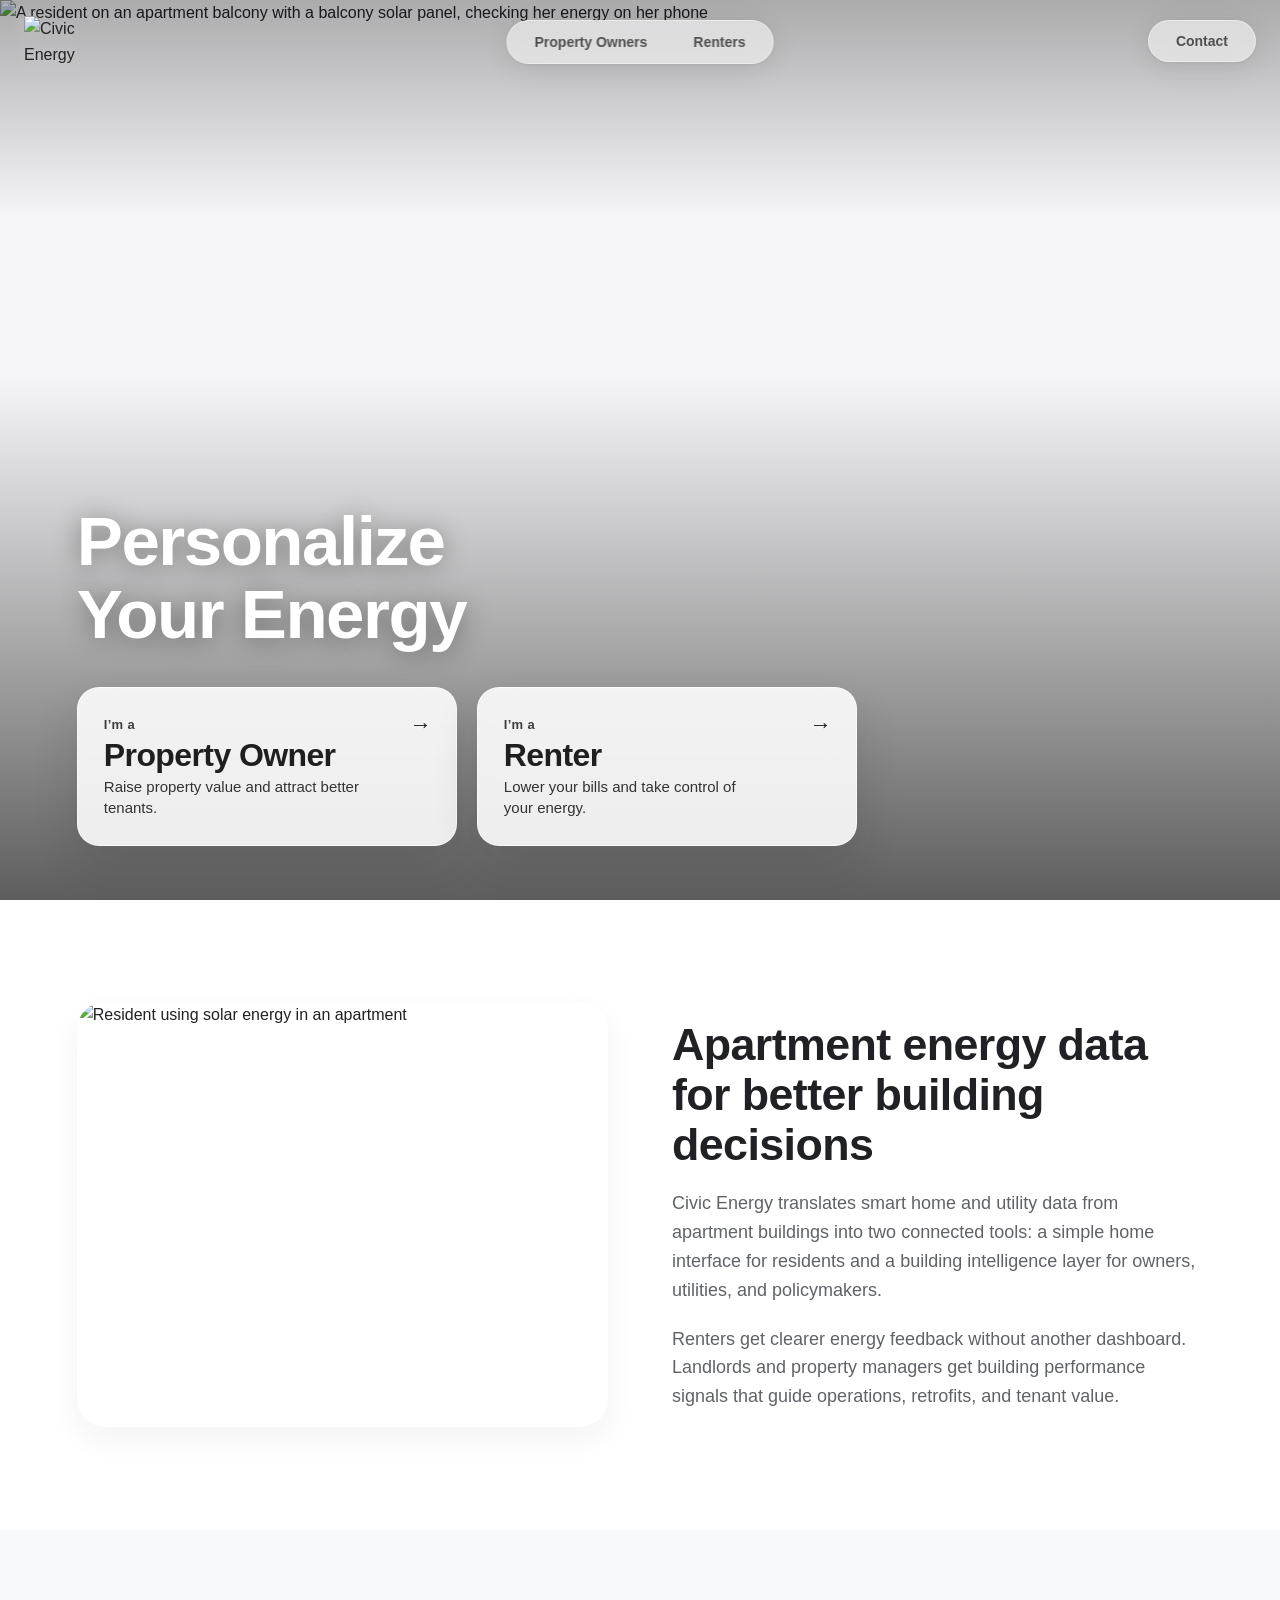
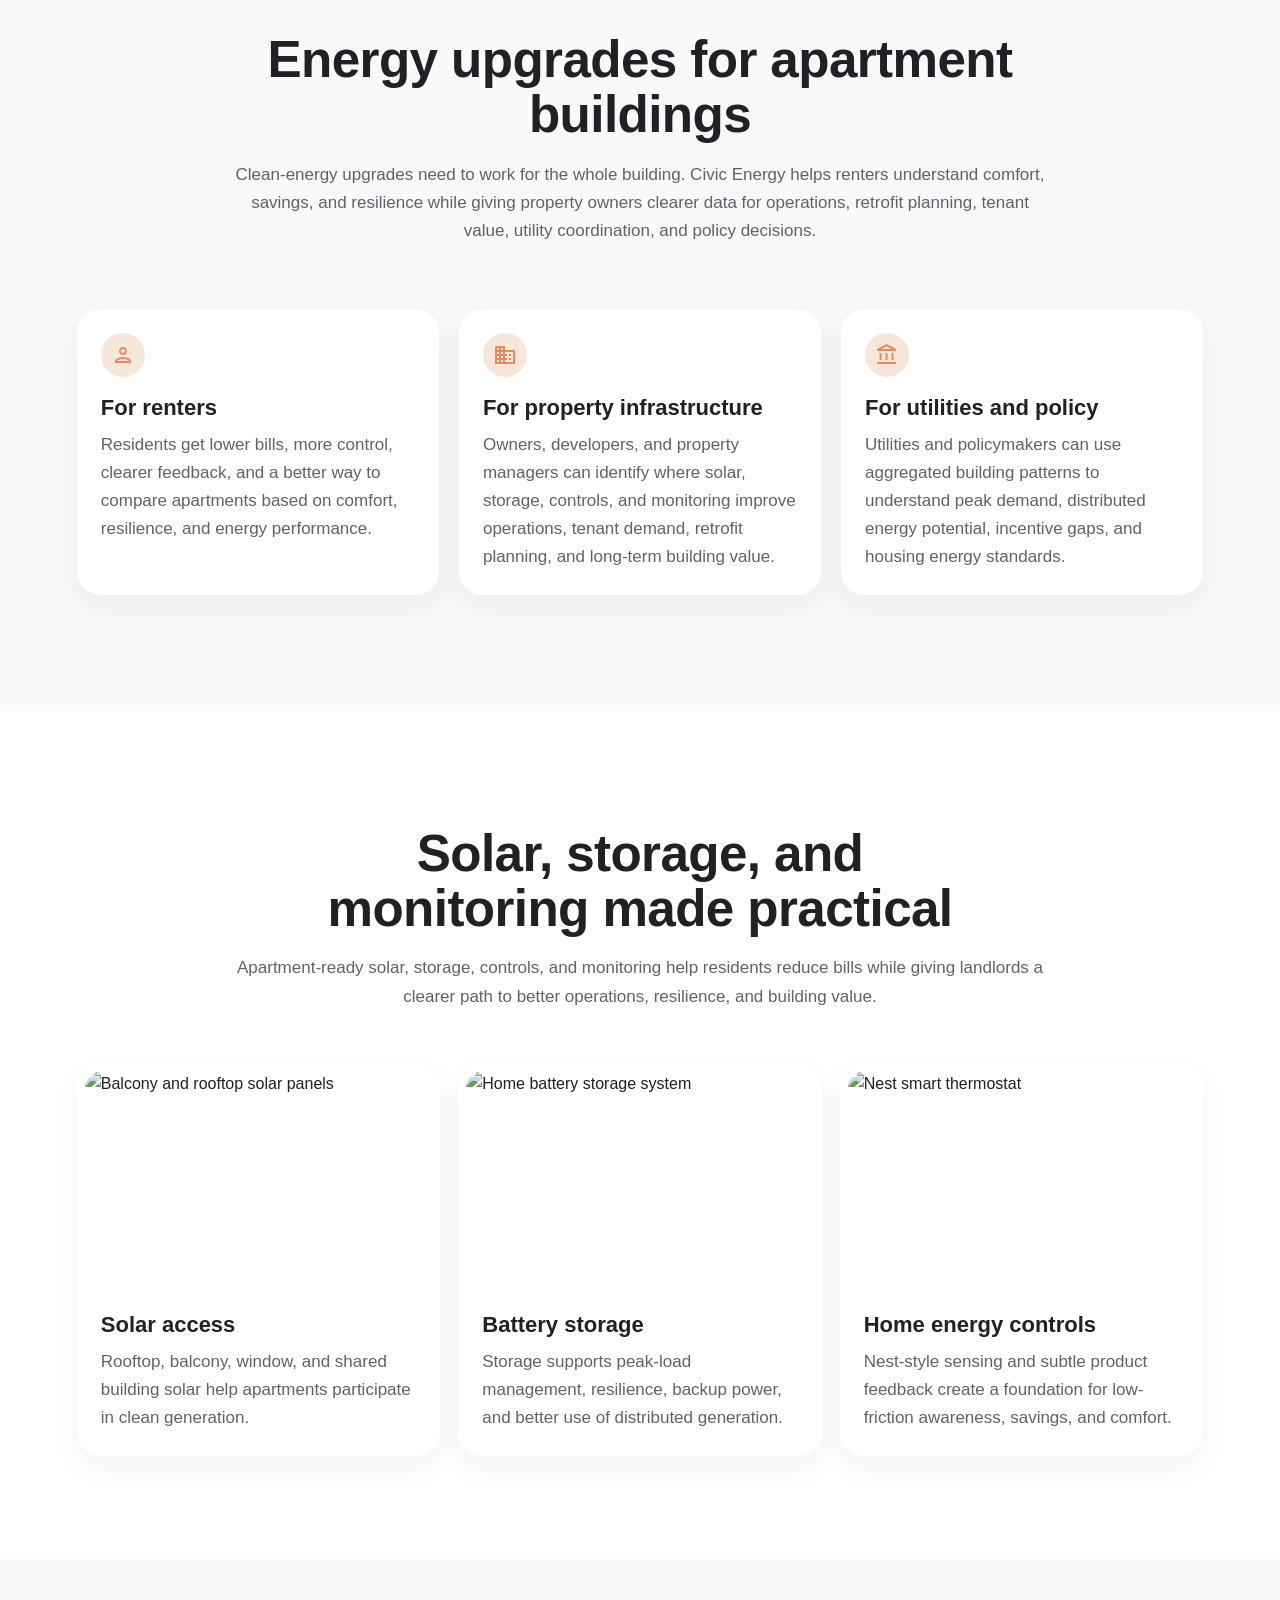
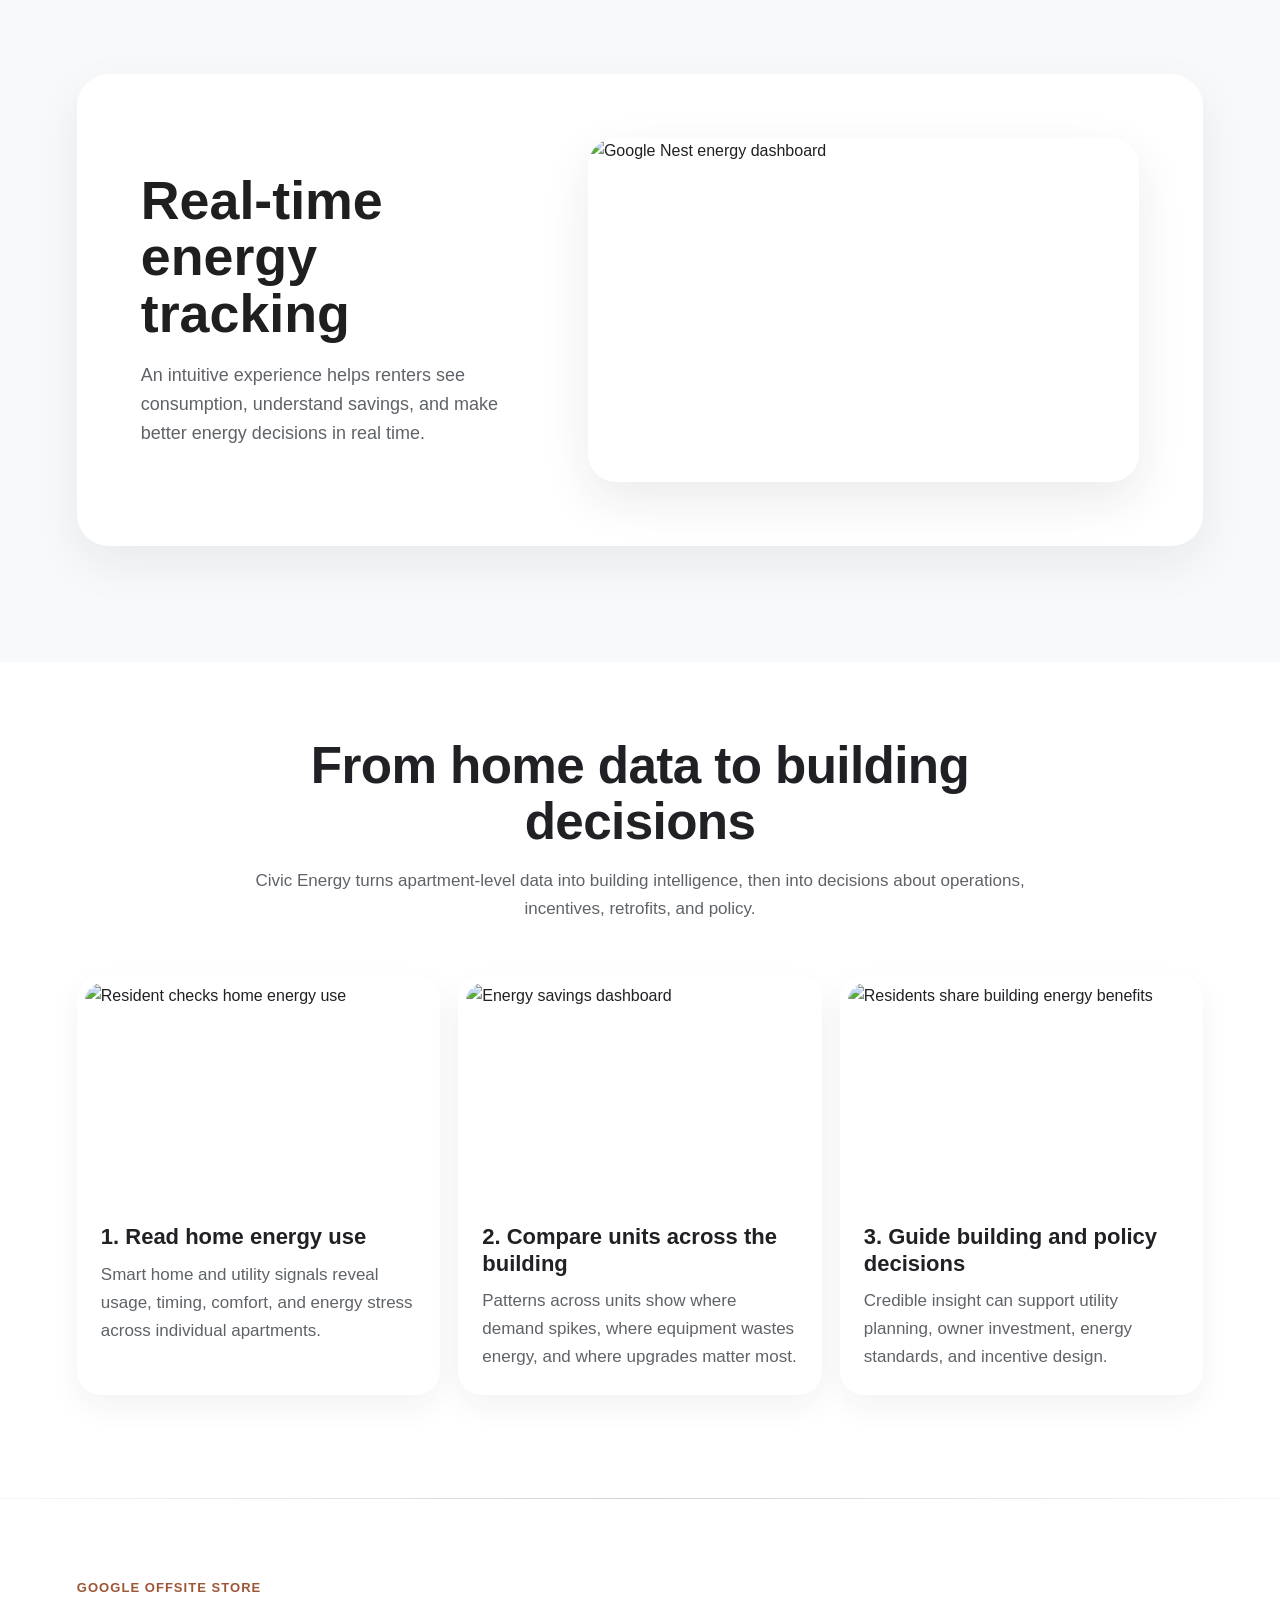
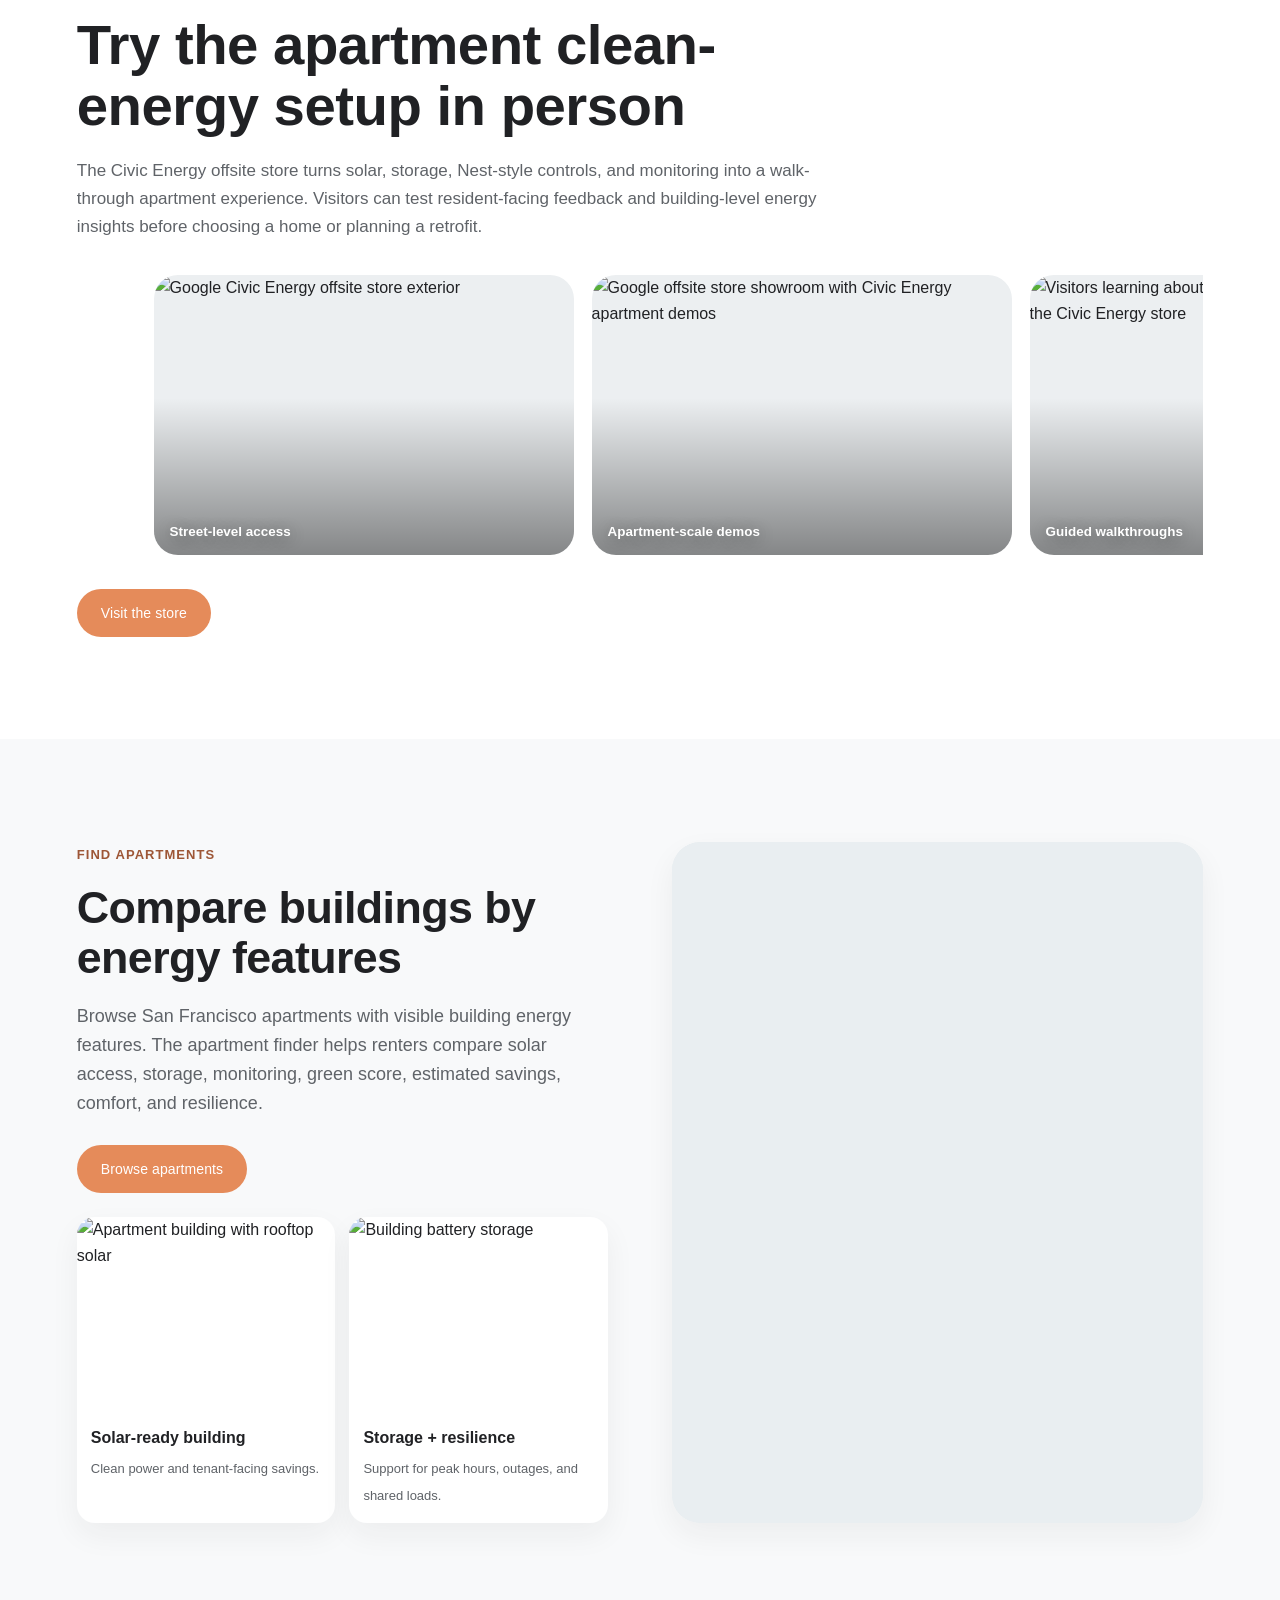
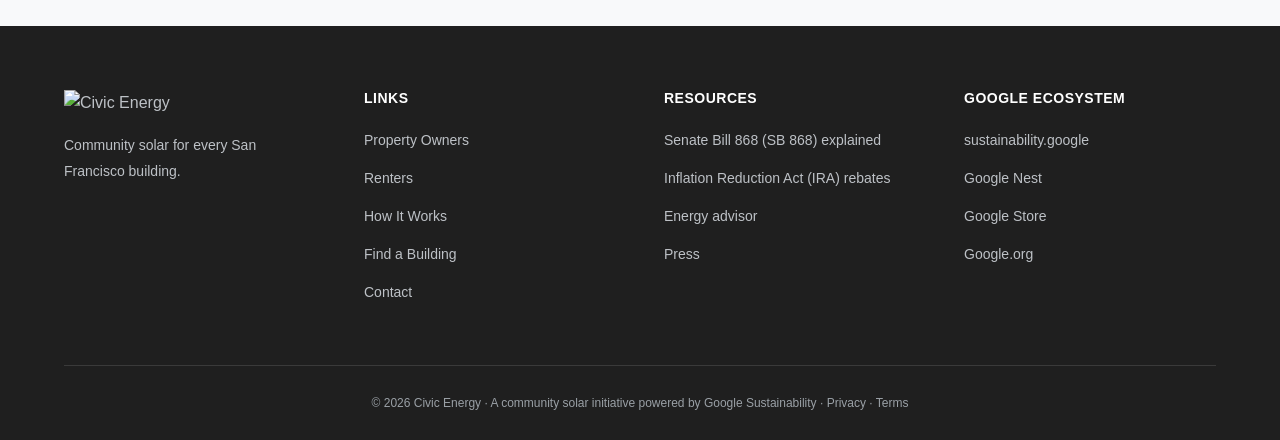
==== civic-energy-preview.html @ 47966bc7 "Add files via upload" ====
<!DOCTYPE html>
<html lang="en">
<head>
<meta charset="UTF-8">
<meta name="viewport" content="width=device-width, initial-scale=1.0">
<title>Civic Energy</title>
<link href="https://fonts.googleapis.com/icon?family=Material+Icons+Outlined" rel="stylesheet">
<link rel="stylesheet" href="https://unpkg.com/leaflet@1.9.4/dist/leaflet.css" />
<style>
/* ============================================================
   SOLAR BY NEST — DESIGN SYSTEM / REUSABLE CLASS REFERENCE (v2)
   ------------------------------------------------------------
   Color tokens (CSS custom properties on :root):
     --color-bg            #FFFFFF
     --color-bg-alt        #F6F6F6 (also #F8F9FA)
     --color-ink           #1F1F1F (also #202124) — primary text & solid btn bg
     --color-accent        #E58B5A (also #F0A87B) — links, focus rings
     --color-sage-bg       #F7E6DA — soft tinted backgrounds
     --color-sage-text     #9D5636 — dark forest green text
     --color-text-secondary #5F6368
     --color-border        #DADCE0
     Secondary accents kept: amber #E58B5A, teal #E58B5A, purple #E58B5A

   Layout helpers:
     .container           max-width 1440px centered, responsive padding
                           (24px mobile / 40px tablet / 64-96px desktop)
     .container-wide      max-width 1600px, same padding (map/data sections)
     .section             generic section, 80-120px vertical padding
     .section-dark        dark #1F1F1F bg, white text
     .section-light       light #F6F6F6 bg
     .grid-2/.grid-3/.grid-4   responsive CSS grids (collapse to 1 col @768px)
     .zigzag / .zigzag-row     alternating image/text editorial rows
                               (.zigzag-row.reverse flips order)
     .scroll-row           horizontal scroll container, cards bleed off edge
     hr.divider            1px #DADCE0 horizontal rule between sections

   Corner radii:
     8px    — small components (chips, badges, tooltips, checkboxes)
     .radius-md (28px) — input fields / pill-tags
     pill (100px) — buttons, chips
     .card (28px) / .card-lg (36px) — structural cards
     .btn-icon-circle — fully circular icon buttons / FABs

   Typography:
     h1 / .display-large   Montserrat Semibold / 64px / 68px
     h2 / .heading-large   Montserrat Semibold / 32px / 40px
     body / .body-large    Montserrat ExtraLight / 16-18px / 26px
     .label / buttons      Montserrat Medium / 14-16px / 20px / +0.1px
     strong / .body-emphasis  weight 600

   Components:
     .card / .card-lg     flat cards, NO shadow, 28px / 36px radius
     .chip / .chip-green / .chip-teal / .chip-amber / .chip-purple
                          fully-rounded pill labels, sage/teal/amber/purple, flat
     .btn-primary         pill, solid #1F1F1F bg, white text
     .btn-primary-green   pill, solid #E58B5A bg (sustainability CTAs)
     .btn-secondary       pill, transparent bg, 1px border, tint on hover
     .btn-white-outline   white outline pill button (for dark sections)
     .btn-icon-circle     circular flat icon button
     .link-arrow          inline link with animated arrow on hover
     .breadcrumb          12px grey breadcrumb trail w/ › separators

   Page-specific reusable patterns (for future pages):
     .hero-stack          split-screen hero, 50/50 image/text, vertically centered
     .hero-image          image container for hero (no radius on full-bleed half)
     .stepper             3-col "how it works" steps w/ connecting line
     .feature-grid-3      3-column icon+title+desc grid
     .image-grid-2x2      2x2 grid of images, 28px radius
     .benefit-card        feature row: icon + bold label + description
     .product-page-row    generic split row (image one side, text other)
     .role-split / .role-card   .card-lg role-selection cards, flat
     .image-container     generic image wrapper, 28px radius

   Page/router system:
     .page / .page.active     hash-router controlled page sections
     [data-route]              nav links + page sections matched by router
   ============================================================ */

* { margin:0; padding:0; box-sizing:border-box; }

@font-face {
  font-family: "Montserrat";
  src: url("fonts/Montserrat-VariableFont_wght.ttf") format("truetype");
  font-weight: 100 900;
  font-style: normal;
  font-display: swap;
}

@font-face {
  font-family: "Montserrat";
  src: url("fonts/Montserrat-Italic-VariableFont_wght.ttf") format("truetype");
  font-weight: 100 900;
  font-style: italic;
  font-display: swap;
}

:root {
  --color-bg: #FFFFFF;
  --color-bg-alt: #F6F6F6;
  --color-bg-alt2: #F8F9FA;
  --color-ink: #1F1F1F;
  --color-ink-2: #202124;
  --color-google-blue: #7491C7;
  --color-google-green: #88C286;
  --color-google-orange: #E58B5A;
  --color-google-yellow: #F4CB56;
  --color-google-cream: #F2EEEA;
  --color-brand-orange: #E58B5A;
  --color-brand-orange-dark: #9D5636;
  --color-brand-orange-soft: #F7E6DA;
  --color-accent: #E58B5A;
  --color-accent-2: #F0A87B;
  --color-sage-bg: #F7E6DA;
  --color-sage-text: #9D5636;
  --color-text-secondary: #5F6368;
  --color-border: #DADCE0;
  --color-amber: #E58B5A;
  --color-teal: #E58B5A;
  --color-amber-dark: #9D5636;
  --color-green: #E58B5A;
  --radius-sm: 8px;
  --radius-md: 28px;
  --radius-card: 28px;
  --radius-card-lg: 36px;
  --radius-pill: 100px;
}

html { scroll-behavior: smooth; }

body {
  font-family: "Montserrat", -apple-system, BlinkMacSystemFont, sans-serif;
  font-weight: 200;
  font-size: 16px;
  line-height: 26px;
  color: var(--color-ink-2);
  background: #F5F5F7;
}

h1, h2, h3, h4, h5 {
  font-family: "Montserrat", -apple-system, BlinkMacSystemFont, sans-serif;
  font-weight: 600;
  line-height: 1.2;
}

/* Display Large — hero taglines */
h1, .display-large {
  font-size: 64px;
  line-height: 68px;
  font-weight: 600;
  letter-spacing: 0;
}

/* Heading Large — section / card headers */
h2, .heading-large {
  font-size: 44px;
  line-height: 1.08;
  font-weight: 600;
  letter-spacing: 0;
}
@media (max-width: 768px) {
  h1, .display-large {
    font-size: 46px;
    line-height: 1.12;
  }
  h2, .heading-large {
    font-size: 34px;
    line-height: 1.14;
  }
}

/* Body Large */
.body-large { font-size: 18px; line-height: 26px; font-weight: 200; }

/* Label / button text */
.label, .btn-primary, .btn-primary-green, .btn-secondary, .btn-white-outline, .chip {
  font-family: "Montserrat", -apple-system, BlinkMacSystemFont, sans-serif;
  font-weight: 500;
  font-size: 14px;
  line-height: 20px;
  letter-spacing: 0.1px;
}

strong, .body-emphasis { font-weight: 600; }

a { text-decoration: none; color: inherit; }
ul { list-style: none; }
img { display:block; max-width:100%; }

/* ---------- Layout helpers ---------- */
.container {
  max-width: 1440px;
  margin: 0 auto;
  padding: 0 24px;
}
.container-wide {
  max-width: 1600px;
  margin: 0 auto;
  padding: 0 24px;
}

@media (min-width: 600px) {
  .container, .container-wide { padding: 0 40px; }
}
@media (min-width: 1024px) {
  .container, .container-wide { padding: 0 64px; }
}
@media (min-width: 1440px) {
  .container, .container-wide { padding: 0 96px; }
}

.section { padding: 112px 0; }
@media (min-width: 1024px) {
  .section { padding: 168px 0; }
}
.section-dark { background: var(--color-ink); color:#FFFFFF; }
.section-light { background: var(--color-bg-alt); }

.grid-2 { display:grid; grid-template-columns: 1fr 1fr; gap:48px; align-items:center; }
.grid-3 { display:grid; grid-template-columns: repeat(3,1fr); gap:32px; }
.grid-4 { display:grid; grid-template-columns: repeat(4,1fr); gap:24px; }

@media (max-width: 768px) {
  .grid-2, .grid-3, .grid-4 { grid-template-columns: 1fr; }
  .section { padding: 60px 0; }
}

/* ---------- Divider ---------- */
hr.divider {
  border: none;
  height: 1px;
  background: var(--color-border);
  opacity: 0.7;
  margin: 0;
}

/* ---------- Zigzag editorial rows ---------- */
.zigzag-row {
  display:grid;
  grid-template-columns: 1fr 1fr;
  gap:64px;
  align-items:center;
}
.zigzag-row.reverse .zigzag-image { order: 2; }
.zigzag-row.reverse .zigzag-text { order: 1; }
.zigzag .zigzag-row + .zigzag-row { margin-top: 96px; }

@media (max-width:768px) {
  .zigzag-row, .zigzag-row.reverse {
    grid-template-columns: 1fr;
  }
  .zigzag-row.reverse .zigzag-image,
  .zigzag-row.reverse .zigzag-text { order: initial; }
}

/* ---------- Scroll row ---------- */
.scroll-row {
  display:flex;
  gap:24px;
  overflow-x:auto;
  padding-bottom: 8px;
  scroll-snap-type: x proximity;
  -ms-overflow-style: none;
  scrollbar-width: none;
}
.scroll-row::-webkit-scrollbar { display:none; }
.scroll-row > * {
  flex: 0 0 auto;
  scroll-snap-align: start;
}

/* ---------- Cards ---------- */
.card {
  background:#FFFFFF;
  border-radius: var(--radius-card);
  padding:24px;
  box-shadow: none;
}
.card-lg {
  background:#FFFFFF;
  border-radius: var(--radius-card-lg);
  overflow:hidden;
  box-shadow: none;
}

/* ---------- Chips / pills ---------- */
.chip {
  display:inline-flex;
  align-items:center;
  gap:6px;
  padding: 6px 16px;
  border-radius: var(--radius-pill);
  font-size: 13px;
  font-weight: 600;
  letter-spacing: .2px;
}
.chip-green  { background: var(--color-sage-bg); color: var(--color-sage-text); }
.chip-teal   { background: rgba(116,145,199,0.12);  color: var(--color-teal); }
.chip-amber  { background: rgba(244,203,86,0.15);  color:#9D5636; }
.chip-purple { background: rgba(244,203,86,0.15); color: var(--color-amber-dark); } /* remapped to amber */
.chip-dark   { background: var(--color-ink, #1F1F1F); color: #FFFFFF; }

/* ---------- Image containers ---------- */
.image-container {
  border-radius: var(--radius-card);
  overflow:hidden;
}
.image-container img { width:100%; height:100%; object-fit:cover; display:block; }

/* ---------- Buttons ---------- */
.btn-primary, .btn-primary-green, .btn-secondary, .btn-white-outline {
  display:inline-flex;
  align-items:center;
  justify-content:center;
  height:48px;
  padding: 0 24px;
  border-radius: var(--radius-pill);
  cursor:pointer;
  border: none;
  transition: background-color 0.15s ease, color 0.15s ease;
  white-space:nowrap;
}

.btn-primary {
  background: var(--color-brand-orange);
  color:#FFFFFF;
}
.btn-primary:hover { background: color-mix(in srgb, var(--color-brand-orange) 90%, black); }
.btn-primary:focus-visible {
  outline: none;
  box-shadow: 0 0 0 2px #FFFFFF, 0 0 0 4px var(--color-accent);
}

.btn-primary-green {
  background: var(--color-brand-orange);
  color:#FFFFFF;
}
.btn-primary-green:hover { background: color-mix(in srgb, var(--color-brand-orange) 90%, black); }
.btn-primary-green:focus-visible {
  outline: none;
  box-shadow: 0 0 0 2px #FFFFFF, 0 0 0 4px var(--color-accent);
}

.btn-secondary {
  background: transparent;
  color: var(--color-ink);
  border: 1px solid var(--color-ink);
}
.btn-secondary:hover { background: color-mix(in srgb, currentColor 4%, transparent); }
.btn-secondary:focus-visible {
  outline: none;
  box-shadow: 0 0 0 2px #FFFFFF, 0 0 0 4px var(--color-accent);
}

.btn-white-outline {
  background: transparent;
  color:#FFFFFF;
  border: 1px solid #FFFFFF;
}
.btn-white-outline:hover { background: rgba(255,255,255,0.08); }

.btn-icon-circle {
  display:inline-flex;
  align-items:center;
  justify-content:center;
  width:48px;
  height:48px;
  border-radius:50%;
  background: var(--color-bg-alt);
  color: var(--color-ink);
  border:none;
  cursor:pointer;
  transition: background-color 0.15s ease;
  box-shadow:none;
}
.btn-icon-circle:hover { background: var(--color-border); }

/* ---------- Link with arrow ---------- */
.link-arrow {
  display:inline-flex;
  align-items:center;
  gap:4px;
  color: var(--color-accent);
  font-weight: 500;
  border-bottom: 1px solid var(--color-accent);
  padding-bottom: 1px;
}
.link-arrow .arrow {
  display:inline-block;
  transition: transform 0.2s ease-out;
}
.link-arrow:hover .arrow { transform: translateX(4px); }

/* ---------- Floating logo (top-left) ---------- */
.floating-logo {
  position: fixed;
  top: 16px;
  left: 24px;
  z-index: 1000;
  display: block;
  text-decoration: none;
  width: 104px;
  height: 37px;
  opacity: 1;
  transform: translateY(0);
  cursor: pointer;
  transition: opacity .24s ease, transform .3s cubic-bezier(.22,1,.36,1);
}
/* Keep the top-left logo pinned: .civic-logo-link sets position:relative for its
   icon layer, which would otherwise drop the floating logo into normal flow and
   push the page down. This compound selector restores the fixed positioning. */
.floating-logo.civic-logo-link { position: fixed; }
.floating-logo:focus-visible {
  outline: 2px solid rgba(229,139,90,0.65);
  outline-offset: 8px;
  border-radius: 6px;
}
.floating-logo img {
  position: relative;
  z-index: 1;
  display: block;
  width: 104px;
  height: auto;
  transition: opacity 0.18s ease, filter 0.18s ease;
}
.civic-logo-link {
  display: inline-block;
  position: relative;
  cursor: pointer;
  text-decoration: none;
  touch-action: manipulation;
  -webkit-tap-highlight-color: transparent;
}
.civic-logo-icon-layer {
  position: absolute;
  left: 0;
  top: 0;
  z-index: 3;
  width: var(--civic-logo-icon-size, 37px);
  height: 100%;
  overflow: hidden;
  opacity: 0;
  pointer-events: none;
}
.civic-logo-icon-layer .civic-logo-icon-clone {
  display: block;
  width: var(--civic-logo-full-width, 104px) !important;
  max-width: none !important;
  height: auto !important;
  opacity: 1 !important;
  filter: brightness(0) saturate(0);
}
/* Logo hover = white wordmark with a clipped black icon overlay. */
.floating-logo:hover .brand-logo-dark,
.floating-logo:focus-visible .brand-logo-dark {
  opacity: 0;
}
.floating-logo:hover .brand-logo-light,
.floating-logo:focus-visible .brand-logo-light {
  opacity: 1;
}
.floating-logo:hover .civic-logo-icon-layer,
.floating-logo:focus-visible .civic-logo-icon-layer {
  opacity: 1;
}
.floating-logo .brand-logo-light {
  position: absolute;
  inset: 0;
  opacity: 0;
  filter: drop-shadow(0 2px 12px rgba(0,0,0,0.45));
}
.floating-logo .brand-logo-dark {
  opacity: 1;
  filter: drop-shadow(0 1px 8px rgba(255,255,255,0.25));
}
.floating-logo.logo-on-dark .brand-logo-light {
  opacity: 1;
}
.floating-logo.logo-on-dark .brand-logo-dark {
  opacity: 0;
}

/* ---------- Floating CTA (top-right) ---------- */
.floating-cta {
  position: fixed;
  top: 20px;
  right: 24px;
  z-index: 1000;
  display: inline-flex;
  align-items: center;
  justify-content: center;
  min-height: 42px;
  box-sizing: border-box;
  line-height: 1;
  font-size: 14px;
  font-weight: 600;
  color: rgba(31,31,31,0.75);
  text-decoration: none;
  padding: 13px 27px;
  border: 1px solid rgba(255, 255, 255, 0.42);
  border-radius: 100px;
  background: rgba(255, 255, 255, 0.52);
  -webkit-backdrop-filter: blur(24px) saturate(180%);
  backdrop-filter: blur(24px) saturate(180%);
  box-shadow: 0 4px 28px rgba(0,0,0,0.10), 0 1px 4px rgba(0,0,0,0.06);
  transition: background 0.18s ease, border-color 0.18s ease, color 0.18s ease, transform .24s ease, opacity .24s ease;
}
.floating-cta:hover,
.floating-cta:focus-visible {
  background: rgba(255,255,255,0.92);
  color: #E58B5A;
}

/* ──── HAMBURGER (mobile only) ─────────────────────── */
.hamburger-btn {
  display: none;
  position: fixed;
  top: 16px;
  right: 20px;
  z-index: 1001;
  width: 40px; height: 40px;
  border: none;
  background: rgba(255,255,255,0.7);
  -webkit-backdrop-filter: blur(12px);
  backdrop-filter: blur(12px);
  border-radius: 50%;
  cursor: pointer;
  align-items: center;
  justify-content: center;
  flex-direction: column;
  gap: 5px;
  box-shadow: 0 2px 8px rgba(0,0,0,0.10);
}
.hamburger-btn span {
  display: block;
  width: 18px; height: 2px;
  background: #E58B5A;
  border-radius: 2px;
  transition: transform 0.2s ease, opacity 0.2s ease;
}
.hamburger-btn.open span:nth-child(1) { transform: translateY(7px) rotate(45deg); }
.hamburger-btn.open span:nth-child(2) { opacity: 0; }
.hamburger-btn.open span:nth-child(3) { transform: translateY(-7px) rotate(-45deg); }

/* Mobile dropdown menu */
#mobileMenu {
  display: none;
  position: fixed;
  top: 68px;
  left: 16px; right: 16px;
  z-index: 999;
  background: rgba(255,255,255,0.92);
  -webkit-backdrop-filter: blur(24px) saturate(180%);
  backdrop-filter: blur(24px) saturate(180%);
  border-radius: 20px;
  border: 1px solid rgba(255,255,255,0.6);
  box-shadow: 0 8px 32px rgba(0,0,0,0.12);
  overflow: hidden;
  flex-direction: column;
}
#mobileMenu.open { display: flex; }
.mobile-menu-btn {
  border: none;
  background: transparent;
  padding: 16px 20px;
  font-family: "Montserrat", -apple-system, BlinkMacSystemFont, sans-serif;
  font-size: 16px;
  font-weight: 600;
  color: #1F1F1F;
  text-align: left;
  cursor: pointer;
  border-bottom: 1px solid rgba(0,0,0,0.06);
  transition: background 0.15s ease;
}
.mobile-menu-btn:last-child { border-bottom: none; }
.mobile-menu-btn:hover { background: rgba(136,194,134,0.06); }
.mobile-menu-btn.active { color: #E58B5A; }
.mobile-cta-row {
  padding: 12px 20px 16px;
}
.mobile-cta-row a {
  display: block;
  text-align: center;
  background: #E58B5A;
  color: #fff;
  font-weight: 700;
  font-size: 15px;
  padding: 12px;
  border-radius: 100px;
  text-decoration: none;
}

@media (max-width: 768px) {
  .hamburger-btn { display: flex; }
  #pillNav { display: none; }
  .floating-cta { display: none; }
  .floating-logo {
    top: 14px;
    left: 16px;
    width: 84px;
    height: 44px;
  }
  .floating-logo img { width: 84px; }
}
@media (min-width: 769px) {
  .hamburger-btn { display: none !important; }
  #mobileMenu { display: none !important; }
}

/* ──── PILL SUB-NAV — floating frosted glass ─────── */
#pillNav {
  position: fixed;
  top: 20px;
  left: 50%;
  transform: translateX(-50%);
  z-index: 900;
  background: transparent;
  border: none;
  padding: 0;
  pointer-events: none; /* let clicks pass through empty area */
  opacity: 1;
  transition: opacity .24s ease, transform .3s cubic-bezier(.22,1,.36,1);
}
html.finder-chrome-hidden .floating-logo,
html.top-chrome-hidden .floating-logo {
  opacity: 0;
  transform: translateY(-28px);
  pointer-events: none;
}
html.finder-chrome-hidden #pillNav,
html.top-chrome-hidden #pillNav {
  opacity: 0;
  transform: translate(-50%, -130%);
  pointer-events: none;
}
html.finder-chrome-hidden .hamburger-btn,
html.top-chrome-hidden .hamburger-btn {
  opacity: 0;
  transform: translateY(-130%);
  pointer-events: none;
}
html.finder-chrome-hidden .floating-cta,
html.top-chrome-hidden .floating-cta {
  opacity: 0;
  transform: translateY(-130%);
  pointer-events: none;
}
@media (prefers-reduced-motion: reduce) {
  .floating-logo, #pillNav, .hamburger-btn, .floating-cta { transition-duration: .01ms !important; }
}
.pill-nav-track {
  display: inline-flex;
  align-items: center;
  background: rgba(255, 255, 255, 0.52);
  -webkit-backdrop-filter: blur(24px) saturate(180%);
  backdrop-filter: blur(24px) saturate(180%);
  border: 1px solid rgba(255, 255, 255, 0.42);
  border-radius: 100px;
  padding: 5px;
  gap: 2px;
  box-shadow: 0 4px 28px rgba(0,0,0,0.10), 0 1px 4px rgba(0,0,0,0.06);
  pointer-events: all; /* re-enable clicks on the actual pill */
}
.pill-nav-btn {
  border: none;
  background: transparent;
  border-radius: 100px;
  padding: 8px 22px;
  font-family: "Montserrat", -apple-system, BlinkMacSystemFont, sans-serif;
  font-size: 14px;
  font-weight: 600;
  color: rgba(31,31,31,0.75);
  cursor: pointer;
  transition: background 0.18s ease, color 0.18s ease;
  white-space: nowrap;
}
.pill-nav-btn:hover { background: rgba(255,255,255,0.7); color: #1F1F1F; }
.pill-nav-btn.active {
  background: rgba(255,255,255,0.92);
  color: #E58B5A;
  font-weight: 700;
  box-shadow: 0 1px 6px rgba(0,0,0,0.12);
}
html.renter-hero-nav-active .pill-nav-track {
  background: transparent;
  -webkit-backdrop-filter: none;
  backdrop-filter: none;
  border-color: transparent;
  box-shadow: none;
  gap: 24px;
  padding: 0;
}
html.renter-hero-nav-active .pill-nav-btn {
  color: rgba(255,255,255,0.9);
  text-shadow: 0 2px 16px rgba(0,0,0,0.45);
  background: transparent;
  padding: 8px 18px;
}
html.renter-hero-nav-active .pill-nav-btn:hover {
  background: rgba(255,255,255,0.14);
  color: #fff;
}
html.renter-hero-nav-active .pill-nav-btn.active {
  color: #fff;
  background: transparent;
  border: 1.5px solid rgba(255,255,255,0.94);
  box-shadow: none;
}

/* ──── HERO CAROUSEL ─────────────────────────────── */
.hero-carousel {
  overflow: hidden;
  width: auto;
  margin-left: calc(50% - 50vw);
  margin-right: calc(50% - 50vw);
  padding: 54px 0 66px;
  background: transparent;
}
.carousel-track {
  display: flex;
  gap: 24px;
  align-items: center;
  width: max-content;
  animation: carousel-scroll 86s linear infinite;
}
.carousel-track:hover { animation-play-state: paused; }
@keyframes carousel-scroll {
  0%   { transform: translateX(0); }
  100% { transform: translateX(-50%); }
}
/* varied shape cards — full-bleed image edition */
.c-card {
  flex: 0 0 auto;
  overflow: hidden;
  position: relative;
  background: #F4F4F1;
}
.c-card img {
  position: absolute;
  inset: 0;
  width: 100%;
  height: 100%;
  object-fit: cover;
  display: block;
}
.technology-carousel-copy {
  color: var(--color-text-secondary,#5F6368);
  font-size: 18px;
  font-weight: 300;
  line-height: 1.5;
}
/* Google-inspired marquee shapes */
.c-card.shape-circle { width: 300px; height: 300px; border-radius: 50%; }
.c-card.shape-d-left { width: 300px; height: 300px; border-radius: 150px 0 0 150px; }
.c-card.shape-d-right { width: 300px; height: 300px; border-radius: 0 150px 150px 0; }
.c-card.shape-leaf { width: 300px; height: 300px; border-radius: 150px 0 150px 0; }
.c-card.shape-leaf-alt { width: 300px; height: 300px; border-radius: 0 150px 0 150px; }
.c-card.shape-soft-square { width: 300px; height: 300px; border-radius: 46px; }
@media (max-width:768px) {
  .hero-carousel { padding: 36px 0 46px; }
  .carousel-track { gap: 18px; animation-duration: 78s; }
  .c-card.shape-circle { width: 230px; height: 230px; }
  .c-card.shape-d-left,
  .c-card.shape-d-right,
  .c-card.shape-leaf,
  .c-card.shape-leaf-alt,
  .c-card.shape-soft-square { width: 230px; height: 230px; }
  .c-card.shape-d-left { border-radius: 115px 0 0 115px; }
  .c-card.shape-d-right { border-radius: 0 115px 115px 0; }
  .c-card.shape-leaf { border-radius: 115px 0 115px 0; }
  .c-card.shape-leaf-alt { border-radius: 0 115px 0 115px; }
  .c-card.shape-soft-square { border-radius: 38px; }
}

/* push page content below floating pill nav */
#app { padding-top: 80px; overflow-x: clip; }

/* ---------- Page transitions / router ---------- */
.page { display:none; }
.page.active { display:block; }

/* ---------- Material icons sizing helpers ---------- */
.material-icons-outlined { vertical-align: middle; }
.icon-sm  { font-size:20px !important; }
.icon-md  { font-size:32px !important; }
.icon-lg  { font-size:48px !important; }
.icon-xl  { font-size:64px !important; }
.icon-green  { color: var(--color-green); }
.icon-blue   { color: var(--color-accent); }
.icon-teal   { color: var(--color-teal); }
.icon-amber  { color: var(--color-amber); }
.icon-amber { color: var(--color-amber); }

/* ====================================================
   HERO CENTERED — headline + subtext, #F5F5F7 bg
   ==================================================== */
.hero-centered {
  background: #F5F5F7;
  padding: 96px 24px 64px;
  text-align: center;
}
@media (min-width: 768px)  { .hero-centered { padding: 100px 48px 64px; } }
@media (min-width: 1024px) { .hero-centered { padding: 112px 96px 72px; } }

.hero-centered h1 {
  color: var(--color-ink-2);
  font-family: "Montserrat", -apple-system, BlinkMacSystemFont, sans-serif;
  font-size: 76px;
  font-weight: 600;
  line-height: 1.04;
  letter-spacing: 0;
  margin-bottom: 24px;
}
.hero-centered .hero-sub {
  color: var(--color-text-secondary);
  font-size: 19px;
  line-height: 1.6;
  max-width: 600px;
  margin: 0 auto;
  font-weight: 400;
}

/* ====================================================
   SECTION HEADERS
   ==================================================== */
.section-header {
  text-align:center;
  max-width:720px;
  margin: 0 auto 80px;
}
.section-header h2 {
  margin-bottom:20px;
}
.section-header p {
  color: var(--color-text-secondary);
  font-size:21px;
  font-weight:400;
  line-height:1.45;
}
.section-dark .section-header p { color:#BDC1C6; }

/* ====================================================
   STEPPER ("how it works") — .stepper
   ==================================================== */
.stepper {
  display:grid;
  grid-template-columns: repeat(3, 1fr);
  gap:32px;
  position:relative;
}
.stepper-step {
  text-align:center;
  position:relative;
  padding: 0 16px;
}
.stepper-step::before {
  content:'';
  display:block;
  width:12px; height:12px;
  background: #7491C7;
  border-radius:50%;
  margin: 0 auto 24px;
  position:relative;
  z-index:2;
}
.stepper-step::after {
  content:'';
  position:absolute;
  top:5px;
  left:-50%;
  width:100%;
  height:2px;
  background: var(--color-border);
  z-index:1;
}
.stepper-step:first-child::after { display:none; }
.stepper-step .material-icons-outlined {
  font-size:48px;
  color: var(--color-green);
  margin-bottom:16px;
}
.stepper-step h3 {
  font-size:20px;
  font-weight:500;
  font-family:"Montserrat", -apple-system, BlinkMacSystemFont, sans-serif;
  margin-bottom:12px;
}
.stepper-step p { color: var(--color-text-secondary); font-size:15px; }

@media (max-width: 768px) {
  .stepper { grid-template-columns:1fr; gap:48px; }
  .stepper-step::after { display:none; }
}

/* ====================================================
   IMAGE GRID 2x2 — .image-grid-2x2
   ==================================================== */
.image-grid-2x2 {
  display:grid;
  grid-template-columns: repeat(2, 240px);
  grid-template-rows: repeat(2, 240px);
  gap:16px;
}
.image-grid-2x2 .image-container { width:240px; height:240px; }

@media (max-width: 768px) {
  .image-grid-2x2 {
    grid-template-columns: repeat(2, 1fr);
    grid-template-rows: repeat(2, auto);
  }
  .image-grid-2x2 .image-container { width:100%; height:160px; }
}

/* ====================================================
   PRODUCT PAGE ROW (split text/image) — .product-page-row
   ==================================================== */
.product-page-row {
  display:grid;
  grid-template-columns: 1fr 1fr;
  gap:64px;
  align-items:center;
}
.product-page-row .eyebrow {
  font-size:13px;
  font-weight:700;
  color: var(--color-green);
  text-transform:uppercase;
  letter-spacing:.5px;
  margin-bottom:16px;
  display:block;
}
.product-page-row h2 {
  margin-bottom:32px;
}

@media (max-width:768px) {
  .product-page-row { grid-template-columns:1fr; gap:32px; }
}

/* ====================================================
   BENEFIT CARD / FEATURE ROW — .benefit-card
   ==================================================== */
.benefit-card {
  display:flex;
  gap:16px;
  align-items:flex-start;
  margin-bottom:28px;
}
.benefit-card .material-icons-outlined {
  color: var(--color-green);
  font-size:28px;
  flex-shrink:0;
  margin-top:2px;
}
.benefit-card h4 {
  font-size:17px;
  font-weight:600;
  font-family:"Montserrat", -apple-system, BlinkMacSystemFont, sans-serif;
  margin-bottom:4px;
}
.benefit-card p {
  color: var(--color-text-secondary);
  font-size:15px;
}

/* ====================================================
   STORE TEASER (full-width image bg) — .store-teaser
   ==================================================== */
.store-teaser {
  position:relative;
  background-image: linear-gradient(rgba(0,0,0,0.55), rgba(0,0,0,0.55)), url('https://images.unsplash.com/photo-1441986300917-64674bd600d8?auto=format&fit=crop&w=1600&q=80');
  background-size: cover;
  background-position: center;
  color:#FFFFFF;
  text-align:center;
  padding: 120px 24px;
}
.store-teaser .chip { margin-bottom:24px; }
.store-teaser h2 {
  color:#FFFFFF;
  margin-bottom:24px;
}
.store-teaser p {
  color:#BDC1C6;
  font-size:18px;
  line-height:26px;
  max-width:560px;
  margin: 0 auto 40px;
}
.store-teaser .actions {
  display:flex;
  gap:16px;
  justify-content:center;
  flex-wrap:wrap;
}

@media (max-width:768px) {
  .store-teaser h2 { font-size:32px; line-height:40px; }
}

/* ====================================================
   ROLE CARDS — .role-card (.card-lg, 36px radius, flat)
   ==================================================== */
.role-split {
  display:grid;
  grid-template-columns: 1fr 1fr;
  gap:32px;
}
.role-card.card-lg {
  background:#FFFFFF;
}
.role-card .role-image {
  width:auto;
  height:280px;
  margin:8px 8px 0; /* thin white outline around the image */
  border-radius:28px;
  overflow:hidden;
}
.role-card .role-image img { width:100%; height:100%; object-fit:cover; }
.role-card .role-body { padding:40px; }
.role-card .chip { margin-bottom:20px; }
.role-card h3 {
  font-size:28px;
  line-height:36px;
  font-weight:500;
  margin-bottom:16px;
}
.role-card p {
  color: var(--color-text-secondary);
  font-size:16px;
  line-height:26px;
  margin-bottom:28px;
}

@media (max-width:768px) {
  .role-split { grid-template-columns:1fr; }
}

/* ====================================================
   FOOTER
   ==================================================== */
footer {
  background: var(--color-ink);
  color:#BDC1C6;
  padding: 64px 0 0;
}
.footer-grid {
  display:grid;
  grid-template-columns: repeat(4, 1fr);
  gap:48px;
  padding-bottom:48px;
}
.footer-grid h4 {
  color:#FFFFFF;
  font-size:14px;
  font-weight:700;
  margin-bottom:20px;
  text-transform:uppercase;
  letter-spacing:.5px;
}
.footer-brand {
  display: inline-block;
  margin-bottom:16px;
  text-decoration: none;
}
.footer-brand img {
  display: block;
  width: 120px;
  height: auto;
}
.footer-grid p { font-size:14px; }
.footer-grid ul li { margin-bottom:12px; }
.footer-grid ul li a {
  font-size:14px;
  color:#BDC1C6;
  transition: color 0.15s ease;
}
.footer-grid ul li a:hover { color:#FFFFFF; }
.footer-bottom {
  border-top: 1px solid rgba(255,255,255,0.12);
  padding: 24px 0;
  font-size:12px;
  color:#9AA0A6;
  text-align:center;
}

@media (max-width:768px) {
  .footer-grid { grid-template-columns: repeat(2, 1fr); gap:32px; }
}
@media (max-width:560px) {
  .footer-grid {
    grid-template-columns: 1fr;
    gap: 28px;
  }
}

/* ====================================================
   PROTOTYPE UPDATE HELPERS (advocacy, policy, map, paths)
   ==================================================== */
/* Grey image placeholders */
.ph-img {
  width: 100%;
  background: #ECEEF0;
  border-radius: 16px;
  display: flex;
  align-items: center;
  justify-content: center;
  text-align: center;
  color: #9AA0A6;
  font-size: 12px;
  font-weight: 600;
  letter-spacing: 0.3px;
  padding: 16px;
  min-height: 150px;
  border: 1px dashed #D2D6DA;
}
.ph-img .material-icons-outlined { font-size: 28px; display:block; margin-bottom: 6px; color:#B0B5BA; }

/* Message template box */
.msg-template {
  background: var(--color-bg-alt, #F6F6F6);
  border: 1px solid var(--color-border, #DADCE0);
  border-radius: 16px;
  padding: 20px;
  font-size: 14px;
  line-height: 1.6;
  color: var(--color-ink, #1F1F1F);
  white-space: pre-line;
  margin-top: 14px;
}
.copy-btn {
  margin-top: 12px;
  font-size: 13px;
  font-weight: 600;
  color: #E58B5A;
  background: rgba(136,194,134,0.08);
  border: 1px solid rgba(136,194,134,0.25);
  border-radius: 100px;
  padding: 8px 18px;
  cursor: pointer;
  transition: background 0.15s ease;
}
.copy-btn:hover { background: rgba(136,194,134,0.16); }

/* Source / disclaimer note */
.src-note { font-size: 12px; color: #80868B; font-style: italic; margin-top: 12px; }
.proto-flag { font-size: 12px; color: #9D5636; background:#F7E6DA; border-radius:8px; padding:4px 10px; display:inline-block; margin-top:8px; }

/* Renter advocacy upgrade */
html.renter-snap-active {
  scroll-snap-type: y proximity;
  scroll-padding-top: 0;
}
#renter.active {
  margin-top: -80px;
}
.renter-page-wrap {
  padding-top: 0;
  padding-bottom: 0;
}
#renter .renter-snap-section:not(.renter-hero-viewport):not(.renter-frame-section) {
  width: 100%;
  max-width: 100%;
}
.renter-snap-section {
  min-height: 100svh;
  scroll-snap-align: start;
  scroll-snap-stop: normal;
  display: grid;
  align-content: center;
  padding: clamp(48px, 6vh, 84px) 0 clamp(36px, 5vh, 56px);
}
#renter .advocacy-section.renter-snap-section {
  padding: 100px 0 48px;
}
.renter-end-links {
  margin: 64px 0 120px;
}
.renter-hero-viewport {
  position: relative;
  width: 100vw;
  margin-left: calc(50% - 50vw);
  margin-right: calc(50% - 50vw);
  padding: 92px clamp(24px, 7vw, 96px) 52px;
  color: #fff;
  background-image:
    linear-gradient(90deg, rgba(11,18,13,0.86) 0%, rgba(11,18,13,0.68) 42%, rgba(11,18,13,0.24) 72%),
    url('Web%20Images/renter-portable-solar-hero.png');
  background-size: cover;
  background-position: center;
  overflow: hidden;
}
.renter-hero-layout {
  display: grid;
  grid-template-columns: minmax(0, 1fr);
  align-items: center;
  max-width: 760px;
}
.renter-hero-copy h1 {
  font-size: 64px;
  line-height: 1.03;
  letter-spacing: 0;
  max-width: 780px;
  font-weight: 600;
  color: #fff;
  text-shadow: 0 2px 24px rgba(0,0,0,0.34);
}
.renter-hero-copy p {
  color: rgba(255,255,255,0.88);
  font-size: 19px;
  font-weight: 400;
  line-height: 1.45;
  max-width: 700px;
  margin-top: 16px;
}
.renter-hero-eyebrow {
  display: inline-flex;
  align-items: center;
  gap: 8px;
  margin-bottom: 18px;
  color: #FFD7C2;
  font-size: 13px;
  font-weight: 700;
  letter-spacing: 0.09em;
  text-transform: uppercase;
}
.renter-hero-promise {
  max-width: 660px;
}
.renter-hero-proof {
  display: flex;
  flex-wrap: wrap;
  gap: 10px 18px;
  margin-top: 18px;
  color: rgba(255,255,255,0.9);
  font-size: 14px;
  line-height: 1.4;
}
.renter-hero-proof span {
  display: inline-flex;
  align-items: center;
  gap: 7px;
}
.renter-hero-proof .material-icons-outlined {
  color: #FF9A66;
  font-size: 19px;
}
.renter-hero-viewport .btn-secondary {
  color: #fff;
  border-color: rgba(255,255,255,0.88);
  background: rgba(255,255,255,0.12);
}
.renter-hero-viewport .btn-secondary:hover {
  background: rgba(255,255,255,0.2);
}
.renter-hero-actions {
  display: flex;
  flex-wrap: wrap;
  gap: 12px;
  margin-top: 20px;
}
.renter-stat-section,
.renter-feature-section {
  gap: 28px;
}
#renter-energy-checkup {
  grid-template-columns: 1fr;
  align-content: center;
  gap: 24px;
}
.renter-section-hero {
  position: relative;
  margin: 0;
  overflow: hidden;
  border-radius: 26px;
  background: #DADCE0;
}
.renter-section-hero::after {
  content: "";
  position: absolute;
  inset: 48% 0 0;
  background: linear-gradient(180deg, transparent, rgba(11,18,13,0.76));
  pointer-events: none;
}
.renter-section-hero img {
  display: block;
  width: 100%;
  height: 100%;
  object-fit: cover;
}
.renter-section-hero figcaption {
  position: absolute;
  z-index: 1;
  right: 22px;
  bottom: 20px;
  left: 22px;
  display: flex;
  align-items: center;
  gap: 10px;
  color: #fff;
  font-size: 14px;
  font-weight: 550;
  line-height: 1.4;
}
.renter-section-hero figcaption .material-icons-outlined {
  display: grid;
  flex: 0 0 auto;
  place-items: center;
  width: 36px;
  height: 36px;
  border-radius: 12px;
  background: rgba(255,255,255,0.94);
  color: #B75324;
  font-size: 20px;
}
.renter-checkup-hero {
  height: 100%;
  min-height: 360px;
}
.renter-checkup-heading {
  display: grid;
  grid-template-columns: minmax(0, 1.15fr) minmax(320px, 0.85fr);
  align-items: end;
  gap: clamp(28px, 5vw, 72px);
}
.renter-checkup-heading h2 {
  margin: 0;
}
.renter-checkup-heading .section-intro {
  max-width: 620px;
  margin: 0;
}
.renter-checkup-body {
  display: grid;
  grid-template-columns: minmax(0, 0.95fr) minmax(420px, 1.05fr);
  align-items: stretch;
  gap: 18px;
}
.renter-checkup-card {
  height: 100%;
}
.renter-path-list {
  list-style: none;
  display: grid;
  grid-template-columns: repeat(3, minmax(0, 1fr));
  gap: 14px;
  margin: 0;
  padding: 0;
}
.renter-path-list li {
  display: grid;
  grid-template-columns: 34px minmax(0, 1fr);
  align-items: center;
  gap: 12px;
  padding: 14px 16px;
  border: 1px solid var(--color-border);
  border-radius: 18px;
  background: #fff;
  color: var(--color-text-secondary);
  font-size: 16px;
  line-height: 1.45;
}
.renter-path-list strong {
  color: var(--color-ink);
}
.renter-path-number {
  display: grid;
  place-items: center;
  width: 34px;
  height: 34px;
  border-radius: 50%;
  background: #FFF1E8;
  color: #B75324;
  font-weight: 700;
}
.renter-checkup-card {
  padding: clamp(24px, 3vw, 36px);
  border: 1px solid var(--color-border);
}
.renter-check-grid {
  display: grid;
  grid-template-columns: repeat(2, minmax(0, 1fr));
  gap: 10px;
  margin-top: 20px;
}
.renter-check-option {
  display: flex;
  align-items: flex-start;
  gap: 10px;
  padding: 13px;
  border: 1px solid var(--color-border);
  border-radius: 16px;
  background: #fff;
  color: var(--color-ink);
  font-size: 14px;
  line-height: 1.35;
  cursor: pointer;
}
.renter-check-option:has(input:checked) {
  border-color: #F5854D;
  background: #FFF8F4;
}
.renter-check-option input {
  flex: 0 0 auto;
  width: 18px;
  height: 18px;
  margin-top: 1px;
  accent-color: #F5854D;
}
.renter-check-result {
  margin-top: 18px;
  padding: 18px;
  border-radius: 16px;
  background: #F5F5F7;
  color: var(--color-text-secondary);
  font-size: 15px;
  line-height: 1.55;
}
.renter-check-result strong {
  display: block;
  margin-bottom: 5px;
  color: var(--color-ink);
  font-size: 17px;
}
#renter .renter-feature-section .scroll-row {
  display: grid;
  grid-template-columns: repeat(4, minmax(0, 1fr));
  width: 100%;
  margin-right: 0;
  overflow: visible;
}
#renter .renter-feature-section .scroll-row .card {
  min-width: 0;
  width: 100%;
}
#renter-what-you-get .renter-benefit-card {
  display: flex;
  flex-direction: column;
  padding-bottom: 24px;
  border: none;
  box-shadow: 0 10px 30px rgba(31,31,31,0.07);
}
#renter-what-you-get .renter-benefit-card img {
  aspect-ratio: 4 / 3;
  object-fit: cover;
}
.renter-benefit-tools {
  margin-top: auto !important;
  padding-top: 14px;
  color: #B75324 !important;
  font-size: 12px !important;
  font-weight: 600 !important;
}
.renter-safeguard {
  display: grid;
  grid-template-columns: auto minmax(0, 1fr);
  gap: 16px;
  align-items: start;
  margin-top: 22px;
  padding: 20px 22px;
  border-radius: 20px;
  background: #FFF1E8;
  color: #713515;
}
.renter-safeguard .material-icons-outlined {
  color: #B75324;
  font-size: 30px;
}
.renter-safeguard strong {
  display: block;
  margin-bottom: 4px;
  color: var(--color-ink);
  font-size: 17px;
}
.renter-safeguard p {
  margin: 0;
  font-size: 14px;
  line-height: 1.5;
}
.renter-testimonials {
  gap: 28px;
}
.renter-testimonial-heading {
  display: grid;
  grid-template-columns: minmax(0, 1fr) minmax(280px, 0.58fr);
  gap: clamp(28px, 5vw, 72px);
  align-items: end;
}
.renter-testimonial-heading .section-intro {
  max-width: 760px;
  margin-bottom: 0;
}
.renter-testimonial-confidence {
  display: grid;
  grid-template-columns: 42px minmax(0, 1fr);
  gap: 14px;
  align-items: center;
  margin: 0;
  padding: 18px 20px;
  border-radius: 20px;
  background: #FFF1E8;
  color: #713515;
  font-size: 14px;
  line-height: 1.5;
}
.renter-testimonial-confidence .material-icons-outlined {
  display: grid;
  place-items: center;
  width: 42px;
  height: 42px;
  border-radius: 14px;
  background: #fff;
  color: #B75324;
  font-size: 24px;
}
.renter-testimonial-grid {
  display: grid;
  grid-template-columns: repeat(3, minmax(0, 1fr));
  gap: 18px;
}
.renter-testimonial-card {
  display: flex;
  flex-direction: column;
  min-width: 0;
  overflow: hidden;
  border: 1px solid var(--color-border);
  border-radius: 26px;
  background: #fff;
}
.renter-testimonial-card img {
  width: 100%;
  aspect-ratio: 16 / 9;
  object-fit: cover;
}
.renter-testimonial-body {
  display: flex;
  flex: 1;
  flex-direction: column;
  padding: 24px;
}
.renter-testimonial-body blockquote {
  margin: 0;
  color: var(--color-ink);
  font-size: clamp(17px, 1.3vw, 20px);
  font-weight: 500;
  line-height: 1.5;
}
.renter-testimonial-meta {
  display: flex;
  align-items: center;
  gap: 9px;
  margin-top: auto;
  padding-top: 22px;
  color: #B75324;
  font-size: 13px;
  font-weight: 650;
  line-height: 1.4;
}
.renter-testimonial-meta .material-icons-outlined {
  font-size: 19px;
}
.renter-testimonial-note {
  margin: -4px 0 0;
  color: #80868B;
  font-size: 12px;
  line-height: 1.5;
}
#renter-landlord-toolkit .section-intro {
  max-width: 880px;
  margin-bottom: 28px;
}
.renter-toolkit-layout {
  display: grid;
  grid-template-columns: minmax(340px, 0.86fr) minmax(0, 1.14fr);
  gap: 18px;
  align-items: stretch;
}
#renter-landlord-toolkit .renter-section-hero {
  min-height: 454px;
}
#renter-landlord-toolkit .grid-3 {
  grid-template-columns: repeat(2, minmax(0, 1fr));
  gap: 14px;
}
#renter-landlord-toolkit .argument-card {
  padding: 20px;
}
#renter-hoa-path {
  grid-template-columns: minmax(0, 1.18fr) minmax(300px, 0.82fr);
  align-items: center;
  gap: clamp(30px, 5vw, 72px);
}
.renter-hoa-copy .section-intro {
  max-width: 720px;
}
.renter-hoa-steps {
  display: grid;
  grid-template-columns: repeat(2, minmax(0, 1fr));
  gap: 14px;
}
.renter-hoa-step {
  display: grid;
  grid-template-columns: 38px minmax(0, 1fr);
  gap: 12px;
  padding: 18px;
  border: 1px solid var(--color-border);
  border-radius: 20px;
  background: #fff;
}
.renter-hoa-step-number {
  display: grid;
  place-items: center;
  width: 38px;
  height: 38px;
  border-radius: 13px;
  background: #FFF1E8;
  color: #B75324;
  font-weight: 700;
}
.renter-hoa-step h3 {
  margin: 1px 0 5px;
  font-size: 17px;
  font-weight: 650;
}
.renter-hoa-step p {
  margin: 0;
  color: var(--color-text-secondary);
  font-size: 14px;
  line-height: 1.45;
}
.renter-hoa-proposal-card {
  padding: 0;
  overflow: hidden;
  border: 0;
  background: #1F1F1F;
  color: #fff;
}
.renter-hoa-proposal-image {
  width: 100%;
  height: clamp(150px, 17vh, 200px);
  object-fit: cover;
  display: block;
}
.renter-hoa-proposal-content {
  padding: clamp(24px, 3vw, 34px);
}
.renter-hoa-proposal-card .material-icons-outlined {
  display: grid;
  place-items: center;
  width: 48px;
  height: 48px;
  border-radius: 16px;
  background: rgba(245,133,77,0.18);
  color: #FF9A66;
  font-size: 28px;
}
.renter-hoa-proposal-card h3 {
  margin: 18px 0 8px;
  color: #fff;
  font-size: 24px;
  font-weight: 600;
}
.renter-hoa-proposal-card > p {
  margin: 0;
  color: rgba(255,255,255,0.75);
  font-size: 15px;
  line-height: 1.55;
}
.renter-hoa-checklist {
  display: grid;
  gap: 11px;
  margin: 22px 0 26px;
  padding: 0;
  list-style: none;
}
.renter-hoa-checklist li {
  display: grid;
  grid-template-columns: 22px minmax(0, 1fr);
  gap: 10px;
  align-items: start;
  color: rgba(255,255,255,0.9);
  font-size: 14px;
  line-height: 1.4;
}
.renter-hoa-checklist .material-icons-outlined {
  width: auto;
  height: auto;
  border-radius: 0;
  background: transparent;
  color: #FF9A66;
  font-size: 19px;
}
.renter-hoa-proposal-card .btn-secondary {
  width: 100%;
  color: #fff;
  border-color: rgba(255,255,255,0.65);
  text-align: center;
}
.renter-hoa-note {
  margin-top: 14px !important;
  font-size: 12px !important;
  color: rgba(255,255,255,0.56) !important;
}
.renter-frame-section {
  position: relative;
  display: grid;
  grid-template-columns: minmax(320px, 1fr) minmax(0, 2fr);
  align-content: stretch;
  width: 100vw;
  margin-left: calc(50% - 50vw);
  margin-right: calc(50% - 50vw);
  padding: 0;
  color: var(--color-ink);
  background: #F5F5F7;
  overflow: hidden;
}
.renter-frame-section::after {
  content: "";
  grid-column: 2;
  grid-row: 1;
  min-height: 100svh;
  background-image: url('Web%20Images/renter-frame-solar-hero-hq.png');
  background-size: cover;
  background-position: center;
}
.renter-brief-card {
  position: relative;
  z-index: 1;
  grid-column: 1;
  grid-row: 1;
  display: flex;
  flex-direction: column;
  justify-content: center;
  min-height: 100svh;
  background: #F5F5F7;
  color: var(--color-ink);
  border-radius: 0;
  padding: clamp(44px, 6vh, 76px) clamp(28px, 4vw, 58px) clamp(40px, 5vh, 56px);
  max-width: none;
}
.renter-brief-card h2 {
  color: var(--color-ink);
  font-size: clamp(32px, 3.4vw, 48px);
  letter-spacing: 0;
  margin: 12px 0;
  font-weight: 600;
}
.brief-list {
  display: grid;
  gap: 14px;
  margin-top: 22px;
}
.brief-list li {
  display: grid;
  grid-template-columns: 32px 1fr;
  gap: 14px;
  color: var(--color-text-secondary);
  font-size: clamp(16px, 1.42vw, 20px);
  font-weight: 200;
  line-height: 1.5;
}
.brief-list .material-icons-outlined {
  color: #F7A273;
  font-size: 30px;
}
.renter-frame-section .renter-frame-kicker {
  align-self: flex-start;
  margin-bottom: 0;
}
.renter-stat-grid {
  display: grid;
  grid-template-columns: repeat(2, minmax(0, 1fr));
  gap: 16px;
}
.renter-stat-section .section-intro {
  max-width: 820px;
  margin-bottom: 28px;
}
.renter-stat-layout {
  display: grid;
  grid-template-columns: minmax(0, 0.9fr) minmax(560px, 1.1fr);
  gap: 18px;
  align-items: stretch;
}
.renter-stat-hero {
  position: relative;
  min-height: 440px;
  margin: 0;
  overflow: hidden;
  border-radius: 28px;
  background: #DADCE0;
}
.renter-stat-hero::after {
  content: "";
  position: absolute;
  inset: 44% 0 0;
  background: linear-gradient(180deg, transparent, rgba(11,18,13,0.78));
  pointer-events: none;
}
.renter-stat-hero img {
  width: 100%;
  height: 100%;
  min-height: 440px;
  object-fit: cover;
  object-position: center;
}
.renter-stat-hero figcaption {
  position: absolute;
  z-index: 1;
  right: 24px;
  bottom: 22px;
  left: 24px;
  display: grid;
  grid-template-columns: 38px minmax(0, 1fr);
  gap: 11px;
  align-items: center;
  color: #fff;
  font-size: 14px;
  font-weight: 500;
  line-height: 1.45;
}
.renter-stat-hero figcaption .material-icons-outlined {
  display: grid;
  place-items: center;
  width: 38px;
  height: 38px;
  border-radius: 13px;
  background: rgba(255,255,255,0.94);
  color: #B75324;
  font-size: 21px;
}
.renter-stat-card {
  display: flex;
  flex-direction: column;
  background: #fff;
  border: 1px solid var(--color-border, #DADCE0);
  border-radius: 24px;
  padding: 22px;
}
.renter-stat-card .renter-stat-icon {
  display: inline-flex;
  align-items: center;
  justify-content: center;
  width: 42px;
  height: 42px;
  border-radius: 14px;
  background: rgba(245,133,77,0.14);
  color: var(--color-brand-orange);
  font-size: 25px;
  line-height: 1;
  margin-top: 0;
  margin-bottom: 18px;
}
.renter-stat-card strong {
  display: block;
  font-size: 44px;
  line-height: 1;
  letter-spacing: 0;
  color: var(--color-ink, #1F1F1F);
}
.renter-stat-card span {
  display: block;
  color: var(--color-text-secondary, #5F6368);
  font-size: 14px;
  font-weight: 200;
  line-height: 1.45;
  margin-top: 10px;
}
.renter-stat-card sup {
  font-size: 0.72em;
  font-weight: 600;
  line-height: 0;
  margin-left: 3px;
}
.renter-stat-card sup a {
  color: var(--color-brand-orange-dark);
  text-decoration: none;
}
.renter-stat-card sup a:hover,
.renter-stat-card sup a:focus-visible {
  text-decoration: underline;
}
.source-strip {
  display: flex;
  flex-wrap: wrap;
  gap: 8px;
  align-items: center;
  color: #80868B;
  font-size: 12px;
}
.source-strip a {
  color: #B75324;
  font-weight: 500;
  border-bottom: 1px solid rgba(19,115,51,0.35);
}
.advocacy-section {
  margin-top: 0;
}
.section-kicker {
  color: #B75324;
  font-size: 13px;
  font-weight: 700;
  letter-spacing: 0.08em;
  text-transform: uppercase;
  margin-bottom: 12px;
}
.section-intro {
  color: var(--color-text-secondary, #5F6368);
  max-width: 760px;
  font-size: 17px;
  font-weight: 400;
  line-height: 1.6;
  margin: 14px 0 34px;
}
.argument-card,
.policy-resource-card,
.incentive-card {
  border: 1px solid var(--color-border, #DADCE0);
}
.argument-card h3,
.policy-resource-card h3,
.incentive-card h3 {
  font-size: 18px;
  font-weight: 650;
  margin: 12px 0 8px;
}
.argument-card p,
.policy-resource-card p,
.incentive-card p {
  color: var(--color-text-secondary, #5F6368);
  font-size: 15px;
  font-weight: 200;
  line-height: 1.55;
  margin: 0;
}
.argument-card .material-icons-outlined,
.policy-resource-card .material-icons-outlined,
.incentive-card .material-icons-outlined {
  color: #F5854D;
  font-size: 32px;
}
.policy-resource-card {
  display: flex;
  flex-direction: column;
  min-height: 0;
}
.policy-resource-card .btn-link-pill {
  align-self: flex-start;
  margin-top: 18px;
}
.policy-meta {
  color: #B75324;
  background: transparent;
  padding: 0;
  font-size: 10px;
  letter-spacing: 0.06em;
  text-transform: uppercase;
  line-height: 1.1;
  font-weight: 700;
}
.talking-points {
  display: grid;
  grid-template-columns: 1fr 1fr;
  gap: 24px;
}
.accordion-stack {
  display: grid;
  grid-template-columns: minmax(0, 1fr);
  gap: 8px;
  max-width: 920px;
}
.policy-language-section {
  grid-template-columns: minmax(280px, 0.72fr) minmax(0, 1.65fr);
  align-content: center;
  align-items: stretch;
  gap: clamp(32px, 4vw, 64px);
}
.policy-language-media {
  min-width: 0;
  align-self: stretch;   /* image matches the height of the content column */
}
.policy-language-media img {
  width: 100%;
  height: 100%;
  object-fit: cover;
  object-position: center;
  display: block;
  border-radius: 28px;
}
.policy-language-column {
  min-width: 0;
}
.policy-language-column .section-intro {
  min-height: 0;
  max-width: none;
  margin-bottom: 28px;
}
.policy-language-column .accordion-stack {
  max-width: none;
  grid-template-columns: repeat(3, minmax(0, 1fr));
  gap: 14px;
}
.accordion-stack .policy-card {
  width: 100%;
  min-height: 142px;
  padding: 18px;
  border-radius: 16px;
}
#renter-policy-packet .policy-resource-card::after {
  content: none;
  display: none;
}
#renter-policy-packet .policy-resource-card.open {
  grid-column: 1 / -1;
  order: -1;
  min-height: 0;
  padding: 18px;
  box-shadow: 0 10px 24px rgba(31,31,31,.08);
}
#renter-policy-packet .policy-resource-card.open::after {
  content: none;
  display: none;
}
#renter-policy-packet .policy-resource-card.open .policy-detail {
  max-height: 440px;
  overflow: visible;
  display: flex;
  flex: 1;
  flex-direction: column;
}
#renter-policy-packet .policy-resource-card.open .policy-detail p {
  font-size: 13px;
  line-height: 1.42;
  margin-bottom: 8px;
}
#renter-policy-packet .policy-resource-card.open .btn-link-pill {
  font-size: 11px;
  line-height: 1.25;
  padding: 7px 10px;
  margin-top: 4px;
}
.accordion-stack .policy-toggle-row {
  align-items: center;
  gap: 12px;
}
.accordion-stack .policy-toggle-copy {
  flex: 1;
  grid-template-columns: 35px minmax(0, 1fr);
  align-items: center;
  justify-items: start;
  gap: 4px 9px;
  text-align: left;
}
.accordion-stack .policy-toggle-copy .policy-meta {
  grid-column: 1 / -1;
  justify-self: start;
}
.accordion-stack .policy-toggle-copy .material-icons-outlined {
  font-size: 28px;
  padding-right: 5px;
}
.accordion-stack .policy-toggle-copy h3 {
  font-size: 15px;
  line-height: 1.22;
  margin: 0;
  text-align: left;
}
.accordion-stack .policy-toggle-row .chev {
  flex: 0 0 auto;
  font-size: 22px;
}
.accordion-stack .policy-resource-card .policy-toggle-copy {
  grid-template-columns: 35px minmax(0, 1fr);
  gap: 13px 8px;
}
.accordion-stack .policy-resource-card .policy-toggle-copy .policy-meta {
  grid-column: 1 / -1;
  grid-row: 1;
}
.accordion-stack .policy-resource-card .policy-toggle-copy .material-icons-outlined {
  grid-column: 1;
  grid-row: 2;
}
.accordion-stack .policy-resource-card .policy-toggle-copy h3 {
  grid-column: 2;
  grid-row: 2;
}
#renter-policy-packet .policy-resource-card .btn-link-pill {
  align-self: center;
  margin-top: auto;
  margin-left: auto;
  margin-right: auto;
  text-align: center;
}
#renter .renter-end-links .nav-card-link {
  display: flex;
  align-items: center;
  justify-content: space-between;
  color: var(--color-ink);
  text-decoration: none;
}
#renter .renter-end-links .nav-card-link .link-arrow {
  margin-left: auto;
  border-bottom: 0;
  padding-bottom: 0;
  text-decoration: none;
}
#renter .renter-end-links .nav-card-link .chevron {
  display: grid;
  place-items: center;
  width: 24px;
  height: 24px;
  font-size: 24px;
  line-height: 1;
}
.talking-list {
  list-style: none;
  display: grid;
  gap: 12px;
  margin: 0;
  padding: 0;
}
.talking-list li {
  position: relative;
  padding-left: 26px;
  color: var(--color-text-secondary, #5F6368);
  font-size: 15px;
  font-weight: 200;
  line-height: 1.5;
}
.talking-list li::before {
  content: '';
  position: absolute;
  left: 0;
  top: 9px;
  width: 9px;
  height: 9px;
  border-radius: 50%;
  background: #F5854D;
}
.message-wizard {
  display: grid;
  grid-template-columns: minmax(0, 0.95fr) minmax(320px, 1.05fr);
  gap: 28px;
  align-items: start;
  border: 1px solid var(--color-border, #DADCE0);
}
.wizard-fieldset {
  border: 0;
  padding: 0;
  margin: 0 0 22px;
}
.wizard-fieldset legend,
.wizard-label {
  display: block;
  color: var(--color-ink, #1F1F1F);
  font-size: 14px;
  font-weight: 700;
  margin-bottom: 10px;
}
.wizard-input {
  width: 100%;
  border: 1px solid var(--color-border, #DADCE0);
  border-radius: 16px;
  padding: 12px 14px;
  font: inherit;
  background: #fff;
  color: var(--color-ink, #1F1F1F);
}
.wizard-input:focus {
  outline: none;
  border-color: #F5854D;
  box-shadow: 0 0 0 3px rgba(26,115,232,0.14);
}
.wizard-check-grid {
  display: grid;
  grid-template-columns: 1fr 1fr;
  gap: 10px;
}
.wizard-check {
  display: flex;
  align-items: flex-start;
  gap: 10px;
  border: 1px solid var(--color-border, #DADCE0);
  border-radius: 16px;
  padding: 12px;
  font-size: 14px;
  line-height: 1.35;
  cursor: pointer;
  background: #fff;
}
.wizard-check input {
  width: 18px;
  height: 18px;
  accent-color: #F5854D;
  margin-top: 1px;
}
.wizard-preview {
  position: sticky;
  top: 96px;
}
.message-toolbar {
  display: flex;
  flex-wrap: wrap;
  gap: 10px;
  align-items: center;
  margin-top: 12px;
}
.message-toolbar .copy-btn {
  margin-top: 0;
}
#landlord-message-wizard.renter-snap-section {
  align-content: center;
  padding: 82px 0 28px;
}
#landlord-message-wizard .section-kicker {
  font-size: 13px;
  margin-bottom: 12px;
}
#landlord-message-wizard h2 {
  font-size: 32px;
  line-height: 1.08;
}
#landlord-message-wizard .section-intro {
  font-size: 16px;
  line-height: 1.5;
  max-width: 880px;
  margin: 10px 0 20px;
}
#landlord-message-wizard .message-wizard {
  grid-template-columns: minmax(0, 1.2fr) minmax(420px, 0.8fr);
  gap: 20px;
  padding: 20px;
  border-radius: var(--radius-card);
}
#landlord-message-wizard .wizard-form {
  display: grid;
  grid-template-columns: repeat(2, minmax(0, 1fr));
  gap: 12px 14px;
  align-content: start;
}
#landlord-message-wizard .wizard-control {
  min-width: 0;
}
#landlord-message-wizard .wizard-label,
#landlord-message-wizard .wizard-fieldset legend {
  font-size: 16px;
  line-height: 1.35;
  margin-bottom: 6px;
}
#landlord-message-wizard .wizard-fieldset legend {
  display: flex;
  width: 100%;
  align-items: center;
  justify-content: space-between;
  gap: 12px;
}
#landlord-message-wizard .wizard-scroll-hint {
  color: var(--color-text-secondary);
  font-weight: 400;
}
#landlord-message-wizard .wizard-label[style*="margin-top"] {
  margin-top: 0 !important;
}
#landlord-message-wizard .wizard-input {
  border-radius: 16px;
  min-height: 48px;
  padding: 10px 14px;
  font-size: 16px;
  line-height: 1.35;
}
#landlord-message-wizard select.wizard-input {
  -webkit-appearance: none;
  appearance: none;
  padding-right: 54px;
  background-color: #fff;
  background-image: url("data:image/svg+xml,%3Csvg xmlns='http://www.w3.org/2000/svg' width='18' height='18' viewBox='0 0 18 18' fill='none'%3E%3Cpath d='M4 7l5 5 5-5' stroke='%231F1F1F' stroke-width='1.8' stroke-linecap='round' stroke-linejoin='round'/%3E%3C/svg%3E");
  background-repeat: no-repeat;
  background-position: right 22px center;
  background-size: 18px 18px;
  cursor: pointer;
}
#landlord-message-wizard .wizard-fieldset {
  grid-column: 1 / -1;
  margin: 0;
}
#landlord-message-wizard .wizard-fieldset[style*="margin-top"] {
  margin-top: 2px !important;
}
#landlord-message-wizard .wizard-check-grid {
  gap: 8px;
  max-height: 164px;
  overflow-y: auto;
  padding-right: 6px;
  scrollbar-gutter: stable;
}
#landlord-message-wizard .wizard-scroll-more {
  display: grid;
  place-items: center;
  width: 44px;
  height: 32px;
  margin: 8px auto 0;
  padding: 0;
  border: 0;
  border-radius: 999px;
  background: #FFF1E8;
  color: #B75324;
  cursor: pointer;
  transition: transform 180ms ease, background-color 180ms ease;
}
#landlord-message-wizard .wizard-scroll-more:hover {
  transform: translateY(2px);
  background: #FFE3D2;
}
#landlord-message-wizard .wizard-scroll-more .material-icons-outlined {
  font-size: 24px;
  transition: transform 180ms ease;
}
#landlord-message-wizard .wizard-scroll-more.at-end .material-icons-outlined {
  transform: rotate(180deg);
}
#landlord-message-wizard .wizard-check {
  border-radius: 16px;
  min-height: 48px;
  padding: 10px;
  gap: 9px;
  font-size: 16px;
  line-height: 1.25;
}
#landlord-message-wizard .wizard-check input {
  width: 18px;
  height: 18px;
  flex: 0 0 auto;
}
#landlord-message-wizard .wizard-preview {
  position: static;
  display: flex;
  flex-direction: column;
  min-height: 0;
}
#landlord-message-wizard .wizard-preview h3 {
  font-size: 20px;
  line-height: 1.2;
}
#landlord-message-wizard .msg-template {
  max-height: 404px;
  overflow-y: auto;
  margin-top: 14px;
  border-radius: 16px;
  padding: 20px;
  font-size: 16px;
  line-height: 1.6;
}
#landlord-message-wizard .message-toolbar {
  gap: 10px;
  margin-top: 12px;
}
#landlord-message-wizard .copy-btn {
  padding: 9px 18px;
  font-size: 16px;
}
#landlord-message-wizard .src-note {
  font-size: 16px;
  line-height: 1.5;
}
@media (max-width: 980px) {
  .message-wizard,
  .talking-points {
    grid-template-columns: 1fr;
  }
  #renter-energy-checkup {
    grid-template-columns: 1fr;
  }
  .renter-checkup-heading,
  .renter-checkup-body {
    grid-template-columns: 1fr;
  }
  .renter-checkup-hero {
    min-height: 320px;
  }
  #renter-hoa-path {
    grid-template-columns: 1fr;
  }
  #renter-landlord-toolkit .grid-3 {
    grid-template-columns: repeat(2, minmax(0, 1fr));
  }
  .renter-toolkit-layout {
    grid-template-columns: 1fr;
  }
  #renter-landlord-toolkit .renter-section-hero {
    min-height: 340px;
  }
  .renter-testimonial-heading {
    grid-template-columns: 1fr;
  }
  .renter-testimonial-grid {
    grid-template-columns: repeat(2, minmax(0, 1fr));
  }
  .renter-testimonial-card:last-child {
    grid-column: 1 / -1;
  }
  .renter-hero-copy h1 {
    font-size: 58px;
  }
  .renter-hero-copy p {
    font-size: 20px;
  }
  .renter-brief-card h2 {
    font-size: 36px;
  }
  .renter-stat-grid {
    grid-template-columns: repeat(2, 1fr);
  }
  .renter-stat-layout {
    grid-template-columns: 1fr;
  }
  .renter-stat-hero,
  .renter-stat-hero img {
    min-height: 340px;
  }
  #renter .renter-feature-section .scroll-row {
    grid-template-columns: repeat(2, minmax(0, 1fr));
  }
  .policy-language-section {
    grid-template-columns: 1fr;
    align-content: start;
  }
  .policy-language-media { min-height: 320px; }
  .policy-language-column .accordion-stack {
    grid-template-columns: repeat(2, minmax(0, 1fr));
  }
  .policy-language-column .section-intro {
    min-height: 0;
  }
  .wizard-preview {
    position: static;
  }
  #landlord-message-wizard .message-wizard {
    grid-template-columns: 1fr;
    max-height: none;
    overflow: visible;
  }
  #landlord-message-wizard .msg-template {
    max-height: 280px;
  }
}
@media (max-width: 620px) {
  html.renter-snap-active {
    scroll-snap-type: y proximity;
  }
  .policy-language-column .accordion-stack {
    grid-template-columns: 1fr;
  }
  .renter-snap-section {
    min-height: 100svh;
    padding: 88px 0 48px;
  }
  .renter-hero-viewport {
    padding: 104px 24px 56px;
    background-image:
      linear-gradient(90deg, rgba(11,18,13,0.82) 0%, rgba(11,18,13,0.64) 100%),
      url('Web%20Images/renter-portable-solar-hero.png');
    background-position: center;
  }
  .renter-frame-section {
    grid-template-columns: 1fr;
    grid-template-rows: auto minmax(190px, 32svh);
    padding: 0;
    background: #F5F5F7;
  }
  .renter-frame-section::after {
    grid-column: 1;
    grid-row: 2;
    min-height: 0;
    background-position: center;
  }
  .renter-hero-copy h1 {
    font-size: 36px;
    line-height: 1.1;
  }
  .renter-hero-copy p {
    font-size: 16px;
    line-height: 1.45;
    margin-top: 18px;
  }
  .renter-hero-eyebrow {
    margin-bottom: 14px;
    font-size: 11px;
  }
  .renter-hero-proof {
    display: grid;
    gap: 8px;
    margin-top: 18px;
    font-size: 13px;
  }
  .renter-hero-actions {
    gap: 8px;
    margin-top: 20px;
  }
  .renter-hero-actions .btn-primary-green,
  .renter-hero-actions .btn-secondary {
    height: 42px;
    padding: 0 14px;
    font-size: 12px;
  }
  .renter-stat-grid,
  .wizard-check-grid,
  .renter-check-grid,
  .renter-hoa-steps,
  #renter-landlord-toolkit .grid-3 {
    grid-template-columns: 1fr;
  }
  #landlord-message-wizard .wizard-form {
    grid-template-columns: 1fr;
  }
  .renter-checkup-hero {
    min-height: 280px;
    height: 280px;
  }
  .renter-path-list {
    grid-template-columns: 1fr;
  }
  .renter-stat-hero,
  .renter-stat-hero img {
    min-height: 300px;
  }
  .renter-testimonial-grid {
    grid-template-columns: 1fr;
  }
  .renter-testimonial-card:last-child {
    grid-column: auto;
  }
  #renter .renter-feature-section .scroll-row {
    grid-template-columns: 1fr;
  }
  .renter-brief-card {
    grid-column: 1;
    grid-row: 1;
    min-height: auto;
    border-radius: 0;
    padding: 96px 24px 32px;
  }
  .renter-brief-card h2 {
    font-size: 30px;
  }
  .renter-end-links {
    margin: 48px 0 80px;
  }
  .accordion-stack .policy-card {
    padding: 10px 12px;
    border-radius: 14px;
  }
  .accordion-stack .policy-resource-card .policy-toggle-copy {
    grid-template-columns: 35px minmax(0, 1fr);
    gap: 4px 8px;
  }
  .accordion-stack .policy-resource-card .policy-toggle-copy .policy-meta {
    grid-column: 1 / -1;
    grid-row: 1;
  }
  .accordion-stack .policy-resource-card .policy-toggle-copy .material-icons-outlined {
    grid-column: 1;
    grid-row: 2;
  }
  .accordion-stack .policy-resource-card .policy-toggle-copy h3 {
    grid-column: 2;
    grid-row: 2;
  }
  .brief-list {
    gap: 14px;
    margin-top: 22px;
  }
  .brief-list li {
    font-size: 15px;
    gap: 12px;
  }
}
@media (prefers-reduced-motion: reduce) {
  html.renter-snap-active {
    scroll-snap-type: none;
  }
}

/* Tags / listing chips */
.tag-row { display:flex; flex-wrap:wrap; gap:8px; margin-top:12px; }
.tag {
  font-size: 12px;
  font-weight: 600;
  color: #9D5636;
  background: #F7E6DA;
  border-radius: 100px;
  padding: 5px 12px;
}

/* Policy progressive-disclosure card */
.policy-card { cursor: pointer; transition: box-shadow 0.15s ease; }
.policy-card:focus-visible {
  outline: none;
  box-shadow: 0 0 0 3px rgba(26,115,232,0.18);
}
.policy-card .policy-detail {
  max-height: 0;
  overflow: hidden;
  transition: max-height 0.3s ease;
}
.policy-card.open .policy-detail { max-height: 720px; }
.policy-toggle-row { display:flex; align-items:center; justify-content:space-between; gap:12px; }
.policy-toggle-row .chev { transition: transform 0.25s ease; color:#5F6368; }
.policy-card.open .policy-toggle-row .chev { transform: rotate(180deg); }
.policy-toggle-copy {
  display: grid;
  gap: 8px;
}
.policy-toggle-copy .material-icons-outlined {
  color: #E58B5A;
  font-size: 32px;
}
.policy-toggle-copy h3 {
  margin: 0;
}
.policy-detail p:first-child,
.policy-detail ul:first-child {
  margin-top: 12px;
}
.btn-link-pill {
  display:inline-block;
  font-size:13px;
  font-weight:600;
  color:#E58B5A;
  border:1.5px solid rgba(136,194,134,0.35);
  border-radius:100px;
  padding:9px 18px;
  margin:6px 8px 0 0;
  background:#fff;
  transition: background 0.15s ease;
}
.btn-link-pill:hover { background: rgba(136,194,134,0.08); }
.btn-link-pill.solid { background:#E58B5A; color:#fff; border-color:#E58B5A; }
.btn-link-pill.solid:hover { background:#6EA970; }

/* Two-path solar cards */
.path-card { display:flex; flex-direction:column; gap:16px; }
.path-steps { list-style:none; counter-reset: pathstep; margin:8px 0 0; padding:0; }
.path-steps li {
  counter-increment: pathstep;
  position: relative;
  padding: 8px 0 8px 40px;
  font-size: 15px;
  color: var(--color-ink, #1F1F1F);
  border-bottom: 1px solid var(--color-border, #EAECEF);
}
.path-steps li:last-child { border-bottom:none; }
.path-steps li::before {
  content: counter(pathstep);
  position: absolute;
  left: 0; top: 7px;
  width: 26px; height: 26px;
  background: #F7E6DA;
  color: #E58B5A;
  border-radius: 50%;
  font-size: 13px; font-weight: 700;
  display: flex; align-items: center; justify-content: center;
}
.path-examples { display:flex; flex-wrap:wrap; gap:8px; }

/* Concept map */
.concept-map {
  position: relative;
  width: 100%;
  height: 420px;
  border-radius: 24px;
  overflow: hidden;
  background: linear-gradient(160deg, #EFF3EF 0%, #E8EEF2 100%);
  border: 1px solid var(--color-border, #DADCE0);
}
.concept-map .map-water {
  position:absolute; right:-8%; top:-10%; width:55%; height:65%;
  background: #CDE3EE; border-radius: 50% 40% 45% 55%;
  transform: rotate(-12deg);
}
.concept-map .map-water.two { right:auto; left:-12%; bottom:-18%; top:auto; width:48%; height:50%; background:#D4E7F0; }
.concept-map .map-grid {
  position:absolute; inset:0;
  background-image: linear-gradient(rgba(120,130,140,0.12) 1px, transparent 1px),
                    linear-gradient(90deg, rgba(120,130,140,0.12) 1px, transparent 1px);
  background-size: 46px 46px;
}
.map-pin {
  position:absolute;
  width:34px; height:34px;
  transform: translate(-50%,-100%);
}
.map-pin span {
  position:absolute; inset:0;
  background:#E58B5A; border-radius:50% 50% 50% 0;
  transform: rotate(-45deg);
  box-shadow: 0 2px 6px rgba(0,0,0,0.25);
  display:flex; align-items:center; justify-content:center;
}
.map-pin span::after {
  content:''; width:12px; height:12px; background:#fff; border-radius:50%;
  transform: rotate(45deg);
}
.map-caption {
  position:absolute; left:16px; bottom:14px; z-index:3;
  background: rgba(255,255,255,0.85);
  backdrop-filter: blur(6px);
  font-size:12px; font-weight:600; color:#5F6368;
  padding:8px 14px; border-radius:100px;
}

/* ===== Main Partner (Google Nest) ===== */
.main-partner-card {
  max-width: 820px;
  margin: 0 auto;
  background: transparent;
  padding: 0;
  text-align: center;
  box-shadow: none;
}
.nest-dial {
  width: 216px; height: 216px;
  margin: 0 auto;
  position: relative;
  animation: nestpulse 3.2s ease-in-out infinite;
}
.nest-ring {
  position: absolute; inset: 0;
  border-radius: 50%;
  background: conic-gradient(from 90deg,
    #4285F4, #34A853, #FBBC05, #EA4335, #4285F4);
  animation: nestspin 7s linear infinite;
}
.nest-ring::after {
  content: '';
  position: absolute; inset: 16px;
  border-radius: 50%;
  background: #F5F5F7;
}
.nest-core {
  position: absolute; inset: 40px;
  border-radius: 50%;
  background: #fff;
  display: flex; align-items: center; justify-content: center;
  box-shadow: inset 0 1px 8px rgba(0,0,0,0.08);
}
.nest-core .material-icons-outlined { color: #34A853; font-size: 60px; }
@keyframes nestspin { to { transform: rotate(360deg); } }
@keyframes nestpulse {
  0%, 100% { transform: scale(0.96); filter: drop-shadow(0 0 0 rgba(66,133,244,0)); }
  50%      { transform: scale(1.06); filter: drop-shadow(0 0 28px rgba(66,133,244,0.32)); }
}
@media (prefers-reduced-motion: reduce) {
  .nest-ring, .nest-dial { animation: none; }
}
.gnest-wordmark {
  font-family: "Montserrat", -apple-system, BlinkMacSystemFont, sans-serif;
  font-weight: 600;
  font-size: 64px;
  letter-spacing: 0;
  margin-top: 44px;
}
.gnest-wordmark .nest-word { color: #5F6368; margin-left: 12px; }
.main-partner-lead {
  font-size: 21px;
  line-height: 1.45;
  color: var(--color-text-secondary, #5F6368);
  font-weight: 400;
  max-width: 680px;
  margin: 40px auto 0;
}
.main-partner-sub {
  font-size: 21px;
  font-weight: 400;
  color: var(--color-text-secondary, #5F6368);
  line-height: 1.45;
  margin-top: 16px;
}
.nest-proof {
  display: flex;
  justify-content: center;
  align-items: flex-start;
  flex-wrap: wrap;
  gap: 24px 72px;
  margin-top: 40px;
}
.nest-proof-item { text-align: center; width: 240px; }
.nest-proof-item strong, .stat-grad {
  white-space: nowrap;
  font-weight: 700;
  letter-spacing: -1px;
  line-height: 1.3;         /* room so gradient text glyphs aren't clipped */
  padding-bottom: 2px;
  background: linear-gradient(90deg, #7491C7, #88C286);
  -webkit-background-clip: text; background-clip: text;
  -webkit-text-fill-color: transparent; color: #7491C7;
}
.nest-proof-item strong { display: block; font-size: clamp(30px, 3.4vw, 44px); }
.stat-grad { display: inline-block; }
.nest-proof-item span {
  display: block;
  margin-top: 6px;
  font-size: 14px;
  color: var(--color-text-secondary, #5F6368);
}
.landlord-stepper .stepper-step::before,
.landlord-stepper .stepper-step::after {
  display: none;
}
.landlord-overview-stepper .stepper-step::before {
  display: block;
  background: var(--color-google-green, #88C286);
  margin: 0 auto 44px;
}
.landlord-overview-stepper .stepper-step::after {
  display: block;
  background: rgba(136,194,134,0.35);
}
.landlord-overview-stepper .stepper-step:first-child::after {
  display: none;
}
.landlord-overview-stepper .stepper-step .material-icons-outlined {
  display: block;
  color: var(--color-google-green, #88C286) !important;
  margin: 0 auto 20px;
}
.landlord-stats-grid .card {
  display: flex;
  flex-direction: column;
  align-items: center;
  justify-content: center;
  gap: 10px;
}
.landlord-stats-grid .material-icons-outlined {
  display: block;
  color: var(--color-google-green, #88C286) !important;
  font-size: 34px !important;
  line-height: 1;
}
.landlord-stats-grid h3 {
  color: var(--color-ink, #1F1F1F);
}
/* ===== Property Owners end CTA ===== */
.owner-cta {
  position: relative;
  margin-top: 120px;
  border-radius: 32px;
  overflow: hidden;
  min-height: 420px;
  display: flex;
  align-items: center;
}
.owner-cta-img {
  position: absolute; inset: 0;
  width: 100%; height: 100%;
  max-width: none;
  object-fit: cover;
  object-position: center;
}
.owner-cta-scrim {
  position: absolute; inset: 0;
  background: linear-gradient(90deg, rgba(0,0,0,0.62) 0%, rgba(0,0,0,0.30) 55%, rgba(0,0,0,0.12) 100%);
}
.owner-cta-content {
  position: relative;
  padding: clamp(36px, 6vw, 72px);
  max-width: 620px;
  color: #fff;
}
.owner-cta-content h2 {
  color: #fff;
  font-size: clamp(30px, 4vw, 52px);
  line-height: 1.06;
  letter-spacing: -1.2px;
  margin: 0;
}
.owner-cta-content p {
  color: rgba(255,255,255,0.92);
  font-size: clamp(16px, 1.7vw, 20px);
  margin: 16px 0 28px;
}
.owner-cta-btn {
  display: inline-block;
  background: var(--color-brand-orange, #E58B5A);
  color: #fff;
  font-weight: 600;
  font-size: 16px;
  padding: 15px 34px;
  border-radius: 100px;
  text-decoration: none;
  transition: background 0.18s ease, transform 0.18s ease;
}
.owner-cta-btn:hover { background: #E06A32; transform: translateY(-2px); }
@media (max-width: 640px) {
  .owner-cta-scrim { background: linear-gradient(180deg, rgba(0,0,0,0.35) 0%, rgba(0,0,0,0.68) 100%); }
}

/* ===== How It Works — sequential card grid ===== */
.hiw-page { background: #F5F5F7; }
.hiw-block { margin-top: 96px; }
.hiw-block:first-of-type { margin-top: 0; }
.hiw-block-head { margin-bottom: 28px; }
.hiw-block-head h2 {
  font-weight: 600;
  font-size: 42px;
  letter-spacing: 0;
  margin: 0 0 10px;
}
.hiw-block-head p {
  color: var(--color-text-secondary, #5F6368);
  font-size: 19px;
  font-weight: 400;
  max-width: none;
  width: 100%;
  margin: 0;
}
.hiw-wrap { position: relative; margin-right: 0; }
.hiw-row {
  display: grid;
  grid-template-columns: repeat(4, minmax(0, 1fr));
  gap: 20px;
  overflow: visible;
  scroll-snap-type: none;
  padding: 6px 2px 10px;
}
.hiw-card {
  width: auto;
  min-width: 0;
  background: #fff;
  border-radius: 28px;
  padding: 18px 18px 26px;
  display: flex;
  flex-direction: column;
  box-shadow: 0 1px 8px rgba(0,0,0,0.04);
}
.hiw-card.sm { width: auto; }
.hiw-row.hiw-steps { gap: 0; }
.hiw-steps .hiw-card {
  position: relative;
  background: transparent;
  border-radius: 0;
  border-top: 3px solid #DADCE0;
  box-shadow: none;
  padding: 30px 18px 20px;
}
.hiw-steps .hiw-card:first-child { padding-left: 0; }
.hiw-steps .hiw-card:last-child { padding-right: 0; }
.hiw-steps .hiw-step {
  position: absolute;
  top: -16px;
  left: 18px;
  display: inline-flex;
  align-items: center;
  justify-content: center;
  min-width: 64px;
  height: 30px;
  padding: 0 12px;
  border-radius: 999px;
  background: #E58B5A;
  color: #fff;
  border: 4px solid #F5F5F7;
  box-sizing: content-box;
  z-index: 2;
}
.hiw-steps .hiw-card:first-child .hiw-step { left: 0; }
.hiw-steps .hiw-img {
  aspect-ratio: 16 / 10;
  margin: 14px 0 18px;
}
.hiw-img {
  width: 100%;
  aspect-ratio: 4 / 3;
  object-fit: cover;
  border-radius: 18px;
  display: block;
  margin-bottom: 20px;
  background: #ECEEF0;
}
.hiw-ph {
  width: 100%;
  aspect-ratio: 4 / 3;
  background: #ECEEF0;
  border: 1px dashed #D2D6DA;
  border-radius: 18px;
  display: flex;
  flex-direction: column;
  align-items: center;
  justify-content: center;
  text-align: center;
  color: #9AA0A6;
  font-size: 12px;
  font-weight: 600;
  line-height: 1.4;
  padding: 16px;
  margin-bottom: 20px;
}
.hiw-ph .material-icons-outlined { font-size: 30px; margin-bottom: 8px; color: #B0B5BA; }
.hiw-step {
  font-size: 12px;
  font-weight: 700;
  letter-spacing: 0.6px;
  text-transform: uppercase;
  color: #E58B5A;
  margin: 0 0 6px;
}
.hiw-card h3 {
  font-size: 21px;
  font-weight: 600;
  letter-spacing: 0;
  margin: 0 0 8px;
  line-height: 1.2;
}
.hiw-card p {
  font-size: 15px;
  color: #5F6368;
  margin: 0;
  line-height: 1.5;
}
.hiw-note {
  font-size: 13px;
  color: #80868B;
  font-style: italic;
  max-width: 760px;
  margin: 18px 0 0;
}
.hiw-arrow {
  display: none;
  position: absolute;
  top: 38%;
  transform: translateY(-50%);
  width: 44px; height: 44px;
  border-radius: 50%;
  border: none;
  background: rgba(255,255,255,0.95);
  box-shadow: 0 2px 10px rgba(0,0,0,0.12);
  color: #1F1F1F;
  font-size: 22px;
  cursor: pointer;
  align-items: center; justify-content: center;
  z-index: 5;
  transition: background 0.15s ease;
}
.hiw-arrow:hover { background: #fff; }
.hiw-arrow.left { left: -12px; }
.hiw-arrow.right { right: clamp(24px, 6vw, 96px); }
@media (max-width: 1200px) {
  .hiw-row { grid-template-columns: repeat(3, minmax(0, 1fr)); }
}
@media (max-width: 900px) {
  .hiw-row { grid-template-columns: repeat(2, minmax(0, 1fr)); }
}
@media (max-width: 600px) {
  .hiw-row { grid-template-columns: 1fr; }
  .hiw-row.hiw-steps { gap: 28px; }
  .hiw-steps .hiw-card,
  .hiw-steps .hiw-card:first-child,
  .hiw-steps .hiw-card:last-child {
    border-top: 0;
    border-left: 3px solid #DADCE0;
    padding: 8px 0 8px 34px;
  }
  .hiw-steps .hiw-step,
  .hiw-steps .hiw-card:first-child .hiw-step {
    top: 0;
    left: -21px;
    min-width: 58px;
  }
  .hiw-block { margin-top: 72px; }
}

/* ===== Incentive detail pages ===== */
.incentives-page {
  padding-top: 136px !important;
  padding-bottom: 120px !important;
}
.incentives-hero {
  max-width: 860px;
  margin: 0 0 72px;
}
.incentives-hero h1 {
  font-size: clamp(44px, 6vw, 72px);
  line-height: 1.04;
  letter-spacing: -2px;
  margin: 0 0 22px;
}
.incentives-hero p {
  max-width: 760px !important;
  margin: 0;
  font-size: 19px !important;
  line-height: 1.65;
}
.incentive-section { margin-top: 72px; }
.incentives-hero + .incentive-section { margin-top: 0; }
.incentive-section > h2,
#renter-incentives .incentives-page > h2 {
  margin: 0 0 44px;
  font-weight: 600;
}
#renter-incentives .incentives-page > .grid-3 { margin-bottom: 72px; }
#renter-incentives .incentives-page > .divider { margin: 96px 0; }
.incentives-page .grid-3 { gap: 24px; }
.incentives-page > section:not(.incentives-hero) > h2 {
  margin: 0 0 44px !important;
}
.incentives-page > section + section { margin-top: 96px !important; }
.incentives-page > .incentives-hero + section,
.incentives-page > hr + section { margin-top: 0 !important; }
.incentives-page > .divider { margin: 96px 0 !important; }
.incentives-page .grid-3 > .card {
  padding: 38px 34px 40px;
}
.incentives-page .grid-3 > .card > .material-icons-outlined {
  margin-bottom: 20px;
}
.incentives-page .grid-3 > .card > h3 {
  margin: 0 0 18px !important;
  line-height: 1.32;
}
.incentives-page .grid-3 > .card > .chip,
.incentives-page .grid-3 > .card > .spec-chip-row {
  margin: 0 0 20px;
}
.incentives-page .grid-3 > .card > p {
  margin: 0 0 24px;
  line-height: 1.65;
}
.incentives-page .grid-3 > .card > .link-arrow {
  margin-top: auto;
  padding-top: 4px;
}
.incentives-page .card h3 { line-height: 1.32; }
@media (max-width: 768px) {
  .incentives-page { padding-top: 112px !important; padding-bottom: 88px !important; }
  .incentives-hero { margin-bottom: 56px; }
  .incentive-section { margin-top: 56px; }
  .incentive-section > h2,
  #renter-incentives .incentives-page > h2,
  .incentives-page > section:not(.incentives-hero) > h2 { margin-bottom: 32px !important; }
  .incentives-page .grid-3 > .card { padding: 32px 28px 34px; }
}

/* ===== Full-screen landing hero with two choices ===== */
.landing-hero {
  position: relative;
  width: 100%;
  height: 100vh;
  min-height: 620px;
  margin-top: -80px;            /* fill behind the floating nav */
  overflow: hidden;
}
.landing-hero-img {
  position: absolute; inset: 0;
  width: 100%; height: 100%;
  max-width: none;
  object-fit: cover;
  object-position: 60% center;
}
.landing-hero-scrim {
  position: absolute; inset: 0;
  background:
    linear-gradient(180deg, rgba(0,0,0,0.30) 0%, rgba(0,0,0,0) 24%),
    linear-gradient(180deg, rgba(0,0,0,0) 42%, rgba(0,0,0,0.62) 100%);
}
.landing-hero-content {
  position: absolute;
  left: 0; right: 0; bottom: 0;
  padding: 0 clamp(24px, 6vw, 96px) clamp(36px, 6vh, 72px);
  display: flex;
  flex-direction: column;
  gap: clamp(22px, 4vh, 42px);
}
.landing-hero-copy { max-width: 640px; }
.landing-hero-copy h1 {
  color: #fff;
  font-size: clamp(36px, 5.4vw, 72px);
  line-height: 1.05;
  letter-spacing: -1.5px;
  margin: 0;
  text-shadow: 0 2px 26px rgba(0,0,0,0.4);
}
.landing-hero-copy p {
  color: rgba(255,255,255,0.94);
  font-size: clamp(16px, 1.7vw, 20px);
  line-height: 1.5;
  margin: 16px 0 0;
  max-width: 520px;
  text-shadow: 0 1px 14px rgba(0,0,0,0.4);
}
.landing-choice-row {
  display: grid;
  grid-template-columns: repeat(2, minmax(0, 380px));
  gap: 20px;
}
.landing-choice {
  position: relative;
  display: block;
  padding: 24px 26px 26px;
  border-radius: 22px;
  background: rgba(255,255,255,0.88);
  border: 1px solid rgba(255,255,255,0.64);
  -webkit-backdrop-filter: blur(18px) saturate(140%);
  backdrop-filter: blur(18px) saturate(140%);
  box-shadow: 0 18px 44px rgba(31,31,31,0.14);
  text-decoration: none;
  color: #1F1F1F;
  transition: background 0.18s ease, border-color 0.18s ease, transform 0.18s ease, box-shadow 0.18s ease;
}
.landing-choice:hover {
  background: var(--color-brand-orange, #E58B5A);
  border-color: var(--color-brand-orange, #E58B5A);
  color: #FFFFFF;
  box-shadow: 0 22px 52px rgba(31,31,31,0.18);
  transform: translateY(-3px);
}
.landing-choice-eyebrow {
  display: block;
  font-size: 13px; font-weight: 600; letter-spacing: 0.3px;
  opacity: 0.85;
}
.landing-choice-title {
  display: block;
  font-size: clamp(24px, 2.6vw, 32px);
  font-weight: 600;
  letter-spacing: -0.6px;
  margin: 4px 0 8px;
}
.landing-choice-sub {
  display: block;
  font-size: 15px;
  line-height: 1.45;
  opacity: 0.9;
  max-width: 260px;
}
.landing-choice-arrow {
  position: absolute;
  top: 24px; right: 24px;
  font-size: 22px;
  transition: transform 0.18s ease, color 0.18s ease;
}
.landing-choice:hover .landing-choice-arrow { transform: translateX(4px); }
@media (max-width: 720px) {
  .landing-choice-row { grid-template-columns: 1fr; gap: 14px; }
  .landing-choice { padding: 18px 20px 20px; }
  .landing-choice-sub { max-width: none; }
}
@media (max-width: 560px) {
  .landing-hero {
    min-height: 100svh;
  }
  .landing-hero-content {
    padding: 0 20px max(28px, env(safe-area-inset-bottom));
    gap: 20px;
  }
  .landing-choice {
    border-radius: 18px;
  }
}
.landing-main-section {
  position: relative;
  padding: clamp(72px, 8vw, 112px) clamp(24px, 6vw, 96px);
  background: #FFFFFF;
}
.landing-main-section.section-muted { background: #F8F9FA; }
.landing-section-inner {
  max-width: 1240px;
  margin: 0 auto;
}
.landing-section-grid {
  max-width: 1240px;
  margin: 0 auto;
  display: grid;
  grid-template-columns: minmax(0, 1fr) minmax(390px, .92fr);
  gap: clamp(36px, 5vw, 72px);
  align-items: center;
}
.landing-section-grid.reverse { grid-template-columns: minmax(390px, .92fr) minmax(0, 1fr); }
.landing-kicker {
  display: block;
  color: var(--color-brand-orange-dark);
  font-size: 13px;
  font-weight: 700;
  letter-spacing: .08em;
  text-transform: uppercase;
  margin-bottom: 14px;
}
.landing-section-copy h2,
.landing-section-head h2 {
  font-size: clamp(34px, 4vw, 52px);
  line-height: 1.08;
  letter-spacing: -.6px;
  margin: 0;
  max-width: 720px;
}
.landing-section-copy p,
.landing-section-head p,
.landing-feature-card p,
.landing-system-card p,
.landing-monitor-panel p {
  color: var(--color-text-secondary);
  font-size: 17px;
  line-height: 1.65;
}
.landing-section-copy p { margin: 20px 0 0; max-width: 620px; }
.section-impact .landing-section-head,
.section-products .landing-section-head,
.section-process .landing-section-head {
  text-align: center;
  margin-left: auto;
  margin-right: auto;
}
.section-impact .landing-section-head h2,
.section-impact .landing-section-head p,
.section-products .landing-section-head h2,
.section-products .landing-section-head p,
.section-process .landing-section-head h2,
.section-process .landing-section-head p {
  margin-left: auto;
  margin-right: auto;
}
.landing-main-section.section-impact {
  padding-bottom: clamp(96px, 9vw, 136px);
}
.landing-main-section.section-products {
  padding-top: clamp(96px, 9vw, 136px);
}
.section-impact .landing-section-head {
  margin-bottom: clamp(56px, 5vw, 72px);
}
.section-impact .landing-section-head h2 {
  max-width: 840px;
}
.landing-main-section.section-monitor {
  background: #F8F9FA;
  padding-left: clamp(24px, 6vw, 96px);
  padding-right: clamp(24px, 6vw, 96px);
  padding-top: clamp(88px, 9vw, 132px);
  padding-bottom: clamp(88px, 9vw, 132px);
}
.section-monitor .landing-section-grid {
  max-width: 1240px;
  grid-template-columns: minmax(0, .82fr) minmax(0, 1.18fr);
  background: #FFFFFF;
  border-radius: 32px;
  padding: clamp(36px, 5vw, 76px);
  box-shadow: 0 18px 48px rgba(31,31,31,0.07);
  gap: clamp(36px, 5vw, 72px);
  align-items: center;
}
.section-monitor .landing-kicker,
.section-monitor .landing-section-copy h2 {
  color: var(--color-ink, #1F1F1F);
}
.section-monitor .landing-section-copy p,
.section-monitor .landing-monitor-panel p {
  color: var(--color-text-secondary, #5F6368);
}
.section-monitor .landing-section-copy h2 {
  max-width: 680px;
  font-size: clamp(38px, 4.2vw, 60px);
  line-height: 1.05;
  letter-spacing: 0;
  text-wrap: balance;
}
.section-monitor .landing-section-copy p {
  max-width: 620px;
  font-size: clamp(16px, 1.45vw, 18px);
  line-height: 1.62;
}
.section-monitor .landing-monitor-layout {
  display: block;
}
.landing-monitor-panel.landing-monitor-feature {
  padding: 0;
  border-radius: 28px;
  background: transparent;
  box-shadow: none;
  overflow: visible;
}
.landing-monitor-panel.landing-monitor-feature img {
  aspect-ratio: 16 / 10;
  border-radius: 28px;
  box-shadow: 0 18px 48px rgba(31,31,31,0.09);
  margin-bottom: 0;
}
.landing-section-actions {
  display: flex;
  flex-wrap: wrap;
  gap: 12px;
  margin-top: 28px;
}
.landing-image-card {
  min-height: 390px;
  aspect-ratio: 5 / 4;
  border-radius: 28px;
  overflow: hidden;
  box-shadow: 0 12px 30px rgba(31,31,31,0.055);
  background: #FFFFFF;
}
.landing-image-card img {
  width: 100%;
  height: 100%;
  max-width: none;
  object-fit: cover;
}
.landing-section-head {
  max-width: 820px;
  margin-bottom: 52px;
}
.landing-section-head p { margin-top: 18px; }
.landing-feature-grid {
  display: grid;
  grid-template-columns: repeat(3, minmax(0, 1fr));
  gap: 18px;
}
.landing-feature-card,
.landing-system-card,
.landing-monitor-panel {
  background: #FFFFFF;
  border-radius: 24px;
  padding: 24px;
  box-shadow: 0 12px 30px rgba(31,31,31,0.055);
}
.landing-feature-card { display:flex; flex-direction:column; min-height:100%; }
.landing-feature-card img {
  width: calc(100% + 32px);
  max-width: none;
  aspect-ratio: 16 / 10;
  object-fit: cover;
  border-radius: 18px;
  margin: -16px -16px 24px;
}
.landing-feature-card h3,
.landing-system-card h3,
.landing-monitor-panel h3 {
  font-size: 22px;
  line-height: 1.2;
  margin: 0 0 10px;
}
.landing-feature-card p,
.landing-system-card p,
.landing-monitor-panel p { margin: 0; }
.landing-system-grid {
  display: grid;
  grid-template-columns: repeat(3, minmax(0, 1fr));
  gap: 20px;
}
.landing-system-card .material-icons-outlined {
  width: 44px;
  height: 44px;
  border-radius: 50%;
  display: inline-flex;
  align-items: center;
  justify-content: center;
  color: var(--color-brand-orange);
  background: #F7E6DA;
  margin-bottom: 18px;
}
.landing-monitor-layout {
  display: grid;
  grid-template-columns: repeat(2, minmax(0, 1fr));
  gap: 20px;
}
.landing-monitor-panel img {
  width: 100%;
  aspect-ratio: 16 / 9;
  object-fit: cover;
  border-radius: 18px;
  margin-bottom: 18px;
}
.landing-pill-row {
  display: flex;
  flex-wrap: wrap;
  gap: 8px;
  margin-top: 22px;
}
.landing-mini-pill {
  display: inline-flex;
  align-items: center;
  gap: 7px;
  color: #5F6368;
  padding: 2px 0;
  font-size: 12px;
  font-weight: 650;
}
.landing-mini-pill::before {
  content: "";
  width: 6px;
  height: 6px;
  border-radius: 50%;
  background: #E58B5A;
  flex: 0 0 auto;
}
.landing-finder-mini {
  display: grid;
  grid-template-columns: 1fr 1fr;
  gap: 14px;
  margin-top: 24px;
}
.landing-finder-mini article {
  border-radius: 18px;
  overflow: hidden;
  background: #FFFFFF;
  box-shadow: 0 12px 30px rgba(31,31,31,0.055);
}
.landing-finder-mini img {
  width: 100%;
  aspect-ratio: 4 / 3;
  object-fit: cover;
}
.landing-finder-mini div { padding: 14px; }
.landing-finder-mini strong { display:block; margin-bottom: 4px; }
.landing-finder-mini span { color: var(--color-text-secondary); font-size: 13px; }
.section-finder .landing-section-grid {
  align-items: stretch;
}
.section-finder .landing-section-copy {
  display: flex;
  flex-direction: column;
}
.section-finder .landing-pill-row {
  margin-top: 18px;
}
.section-finder .landing-image-card {
  position: relative;
  height: auto;
  min-height: 0;
  aspect-ratio: auto;
}
.landing-map-preview {
  min-height: 520px;
  background: #E9EEF1;
}
.landing-map-card {
  position: absolute;
  inset: 0;
  width: 100%;
  height: 100%;
  min-height: 100%;
  border-radius: inherit;
  overflow: hidden;
  background: #E9EEF1;
  z-index: 1;
}
.landing-map-card .leaflet-control-zoom {
  border: 0;
  border-radius: 14px;
  overflow: hidden;
  box-shadow: 0 8px 24px rgba(31,31,31,0.12);
}
.landing-map-card .leaflet-control-zoom a {
  border: 0;
  color: #1F1F1F;
  background: rgba(255,255,255,0.94);
}
.landing-map-card .leaflet-control-attribution {
  font-size: 9px;
  color: #5F6368;
  background: rgba(255,255,255,0.84);
}
.section-finder .landing-image-card img {
  position: absolute;
  inset: 0;
  object-position: center center;
}
.section-process {
  padding-top: clamp(56px, 6vw, 84px);
}
.landing-section-divider {
  max-width: 1240px;
  height: 1px;
  margin: 0 auto;
  background: linear-gradient(90deg, transparent, rgba(31,31,31,0.16), transparent);
}
.section-store-experience {
  background: #FFFFFF;
  overflow: hidden;
  padding-top: clamp(60px, 6vw, 88px);
}
.store-experience-head {
  max-width: 1240px;
  margin: 0 auto 34px;
  display: block;
}
.store-experience-head h2 {
  font-size: clamp(36px, 4.4vw, 60px);
  line-height: 1.08;
  letter-spacing: -.5px;
  margin: 0;
  max-width: 760px;
}
.store-experience-head p {
  color: var(--color-text-secondary);
  font-size: 17px;
  line-height: 1.65;
  margin: 20px 0 0;
  max-width: 760px;
}
.store-experience-actions {
  max-width: 1240px;
  margin: 26px auto 0;
}
.store-carousel {
  display: grid;
  grid-auto-flow: column;
  grid-auto-columns: minmax(420px, 52vw);
  gap: 18px;
  overflow-x: auto;
  overscroll-behavior-inline: contain;
  scroll-snap-type: x mandatory;
  scrollbar-width: none;
  padding: 0 clamp(24px, 6vw, 96px) 8px;
}
.store-carousel::-webkit-scrollbar { display: none; }
.store-slide {
  position: relative;
  aspect-ratio: 3 / 2;
  border-radius: 24px;
  overflow: hidden;
  background: #ECEFF1;
  scroll-snap-align: center;
}
.store-slide img {
  width: 100%;
  height: 100%;
  display: block;
  object-fit: contain;
  max-width: none;
}
.store-slide::after {
  content: "";
  position: absolute;
  inset: 0;
  background: linear-gradient(180deg, rgba(0,0,0,0) 44%, rgba(0,0,0,0.44) 100%);
  pointer-events: none;
}
.store-slide-caption {
  position: absolute;
  left: 16px;
  right: 16px;
  bottom: 14px;
  z-index: 1;
  color: #FFFFFF;
  text-shadow: 0 2px 16px rgba(0,0,0,0.45);
}
.store-slide-caption h3 {
  margin: 0;
  font-size: clamp(13px, 1.05vw, 16px);
  line-height: 1.35;
  font-weight: 650;
}
.role-store-section {
  margin-top: 120px;
  background: #F8F9FA;
  border-radius: 32px;
  padding: clamp(28px, 4vw, 54px);
  overflow: hidden;
}
.role-store-section.owner {
  background: #F7E6DA;
}
.role-store-head {
  display: grid;
  grid-template-columns: minmax(0, .9fr) minmax(320px, .72fr);
  gap: clamp(28px, 4vw, 56px);
  align-items: end;
  margin-bottom: 28px;
}
.role-store-head h2 {
  font-size: clamp(34px, 4.2vw, 58px);
  line-height: 1.08;
  letter-spacing: -.5px;
  margin: 0;
}
.role-store-head p {
  color: var(--color-text-secondary);
  font-size: 16px;
  line-height: 1.62;
  margin: 0;
}
.role-store-strip {
  display: grid;
  grid-auto-flow: column;
  grid-auto-columns: minmax(280px, 42%);
  gap: 14px;
  overflow-x: auto;
  scroll-snap-type: x mandatory;
  scrollbar-width: none;
  padding-bottom: 4px;
}
.role-store-strip::-webkit-scrollbar { display: none; }
.role-store-card {
  position: relative;
  min-height: 280px;
  border-radius: 24px;
  overflow: hidden;
  background: #FFFFFF;
  scroll-snap-align: start;
}
.role-store-card img {
  width: 100%;
  height: 100%;
  max-width: none;
  object-fit: cover;
}
.role-store-card::after {
  content: "";
  position: absolute;
  inset: 0;
  background: linear-gradient(180deg, rgba(0,0,0,0) 42%, rgba(0,0,0,0.5) 100%);
}
.role-store-caption {
  position: absolute;
  left: 18px;
  right: 18px;
  bottom: 16px;
  z-index: 1;
  color: #FFFFFF;
  text-shadow: 0 2px 14px rgba(0,0,0,0.42);
}
.role-store-caption strong {
  display: block;
  font-size: 18px;
  line-height: 1.18;
  margin-bottom: 5px;
}
.role-store-caption span {
  display: block;
  color: rgba(255,255,255,0.9);
  font-size: 13px;
  line-height: 1.45;
}
.role-store-actions {
  display: flex;
  flex-wrap: wrap;
  gap: 10px;
  margin-top: 26px;
}
.contact-page {
  background: #F8F9FA;
  padding: clamp(112px, 12vw, 160px) clamp(24px, 6vw, 96px) clamp(80px, 9vw, 120px);
}
.contact-hero {
  max-width: 1240px;
  margin: 0 auto 42px;
  padding-bottom: 42px;
  border-bottom: 1px solid rgba(218,220,224,0.9);
}
.contact-hero h1 {
  font-size: clamp(46px, 5.5vw, 76px);
  line-height: 1.04;
  letter-spacing: -.8px;
  margin: 0;
  max-width: 980px;
}
.contact-hero p {
  color: var(--color-text-secondary);
  font-size: clamp(17px, 1.45vw, 20px);
  line-height: 1.6;
  margin: 22px 0 0;
  max-width: 960px;
}
.contact-layout {
  max-width: 1240px;
  margin: 0 auto;
  display: grid;
  grid-template-columns: 1fr;
  gap: 22px;
  align-items: start;
}
.contact-card-group {
  display: grid;
  grid-template-columns: repeat(2, minmax(0, 1fr));
  gap: 18px;
}
.contact-info-card,
.contact-form-card {
  background: #FFFFFF;
  border: 1px solid rgba(218,220,224,0.9);
  border-radius: 24px;
  padding: clamp(22px, 2.4vw, 30px);
  min-height: 100%;
  box-shadow: 0 1px 2px rgba(31,31,31,0.04);
}
.contact-info-card {
  display: flex;
  flex-direction: column;
  gap: 14px;
}
.contact-info-card.accent-warm { background: #F7E6DA; border-color: rgba(229,139,90,0.25); }
.contact-info-card.accent-green { background: #E8F2E6; border-color: rgba(136,194,134,0.32); }
.contact-info-card.accent-blue { background: #E8F0FE; border-color: rgba(66,133,244,0.18); }
.contact-card-top {
  display: flex;
  align-items: flex-start;
  justify-content: space-between;
  gap: 18px;
}
.contact-info-card .material-icons-outlined {
  width: 46px;
  height: 46px;
  border-radius: 50%;
  display: inline-flex;
  align-items: center;
  justify-content: center;
  color: #9D5636;
  background: rgba(255,255,255,0.72);
  flex: 0 0 auto;
}
.contact-info-card h2,
.contact-form-card h2 {
  margin: 0 0 8px;
  font-size: clamp(22px, 2vw, 28px);
  line-height: 1.16;
  letter-spacing: -.2px;
}
.contact-info-card p,
.contact-form-card p {
  color: var(--color-text-secondary);
  font-size: 15px;
  line-height: 1.58;
  margin: 0;
}
.contact-info-card a {
  color: var(--color-ink);
  font-weight: 700;
  text-decoration: none;
}
.contact-info-card a:hover { color: var(--color-brand-orange-dark); }
.contact-info-card span.contact-link-pill {
  font-weight: 650;
}
.contact-card-label {
  color: var(--color-brand-orange-dark);
  font-size: 12px;
  font-weight: 800;
  letter-spacing: .08em;
  text-transform: uppercase;
}
.contact-card-actions {
  display: flex;
  flex-wrap: wrap;
  gap: 10px;
  margin-top: auto;
}
.contact-link-pill {
  display: inline-flex;
  align-items: center;
  justify-content: center;
  min-height: 42px;
  border-radius: 999px;
  padding: 10px 16px;
  background: rgba(255,255,255,0.72);
  color: var(--color-ink);
  font-size: 13px;
  font-weight: 750;
  text-decoration: none;
  border: 1px solid rgba(255,255,255,0.65);
}
.contact-link-pill:hover {
  background: #FFFFFF;
  color: var(--color-brand-orange-dark);
}
.contact-form-card {
  background: #FFFFFF;
  margin-top: 6px;
}
.contact-form-card form { margin-top: 28px; }
.contact-form-card .grid-2 { align-items: start; }
.contact-form-card textarea {
  width: 100%;
  min-height: 132px;
  resize: vertical;
  padding: 12px 14px;
  border: 1px solid var(--color-border);
  border-radius: 22px;
  font-size: 14px;
  font-family: inherit;
  box-sizing: border-box;
}
.contact-form-card .btn-primary-green {
  width: 100%;
  justify-content: center;
  margin-top: 4px;
}
@media (max-width: 980px) {
  .contact-card-group { grid-template-columns: 1fr; }
  .store-carousel { grid-auto-columns: minmax(300px, 84vw); }
  .role-store-head { grid-template-columns: 1fr; }
  .role-store-strip { grid-auto-columns: minmax(260px, 78%); }
}
@media (max-width: 720px) {
  .contact-page { padding: 104px 22px 72px; }
  .contact-info-card {
    border-radius: 20px;
  }
  .store-slide { border-radius: 20px; }
  .role-store-section { border-radius: 24px; }
  .role-store-card { border-radius: 18px; }
}
@media (max-width: 1080px) {
  .landing-feature-grid,
  .landing-system-grid { grid-template-columns: 1fr 1fr; }
}
@media (max-width: 920px) {
  .landing-section-grid,
  .landing-section-grid.reverse,
  .landing-monitor-layout { grid-template-columns: 1fr; }
  .section-monitor .landing-section-grid {
    grid-template-columns: 1fr;
    padding: clamp(32px, 6vw, 56px);
  }
  .section-monitor .landing-section-copy h2 {
    max-width: 760px;
    font-size: clamp(36px, 6vw, 48px);
  }
  .landing-image-card { min-height: 320px; aspect-ratio: 16 / 10; }
  .section-finder .landing-image-card {
    min-height: 420px;
    aspect-ratio: 4 / 5;
  }
  .landing-map-preview {
    min-height: 420px;
  }
}
@media (max-width: 560px) {
  .landing-main-section { padding: 64px 22px; }
  .landing-main-section.section-monitor {
    padding-left: 20px;
    padding-right: 20px;
  }
  .section-monitor .landing-section-grid {
    border-radius: 24px;
    padding: 28px 20px;
    gap: 30px;
  }
  .section-monitor .landing-section-copy h2,
  .landing-section-copy h2,
  .landing-section-head h2 {
    max-width: 100%;
    font-size: clamp(30px, 9vw, 40px);
    line-height: 1.1;
    letter-spacing: 0;
  }
  .landing-section-copy p,
  .landing-section-head p,
  .landing-feature-card p,
  .landing-system-card p,
  .landing-monitor-panel p {
    font-size: 16px;
    line-height: 1.55;
  }
  .landing-feature-card,
  .landing-system-card,
  .landing-monitor-panel {
    padding: 20px;
    border-radius: 20px;
  }
  .landing-feature-card img {
    width: calc(100% + 24px);
    border-radius: 16px;
    margin: -12px -12px 20px;
  }
  .landing-monitor-panel.landing-monitor-feature img {
    aspect-ratio: 4 / 3;
    border-radius: 18px;
    margin-bottom: 0;
  }
  .landing-image-card { min-height: 280px; border-radius: 18px; }
  .section-finder .landing-image-card { min-height: 340px; }
  .landing-map-preview { min-height: 340px; }
  .landing-feature-grid,
  .landing-system-grid,
  .landing-finder-mini { grid-template-columns: 1fr; }
}
</style>
<style>
  .map-two-col {
    display: flex;
    gap: 24px;
    align-items: flex-start;
    flex-wrap: wrap;
  }
  .map-two-col .map-pane {
    flex: 0 1 45%;
    min-width: 320px;
  }
  .map-two-col .list-pane {
    flex: 1 1 50%;
    min-width: 320px;
  }
  .card-list-scroll {
    max-height: 600px;
    overflow-y: auto;
    display: flex;
    flex-direction: column;
    gap: 16px;
    padding-right: 4px;
  }
  .filter-chip-row {
    display: flex;
    flex-wrap: wrap;
    gap: 8px;
    margin: 16px 0 24px;
  }
  .filter-chip {
    border: 1px solid var(--color-border, #DADCE0);
    background: transparent;
    color: var(--color-ink, #1F1F1F);
    border-radius: 100px;
    padding: 8px 16px;
    font-size: 14px;
    cursor: pointer;
    transition: background 0.15s, color 0.15s, border-color 0.15s;
  }
  .filter-chip.active {
    background: var(--color-ink, #1F1F1F);
    color: #fff;
    border-color: var(--color-ink, #1F1F1F);
  }
  .view-toggle {
    display: inline-flex;
    align-items: center;
    gap: 8px;
    margin: 12px 0 4px;
  }
  .view-toggle-btn {
    border: 1px solid var(--color-border, #DADCE0);
    background: transparent;
    color: var(--color-ink, #1F1F1F);
    padding: 8px 20px;
    font-size: 14px;
    font-weight: 500;
    border-radius: 100px;
    cursor: pointer;
    transition: background 0.15s, color 0.15s, border-color 0.15s;
  }
  .view-toggle-btn.active {
    background: var(--color-ink, #1F1F1F);
    color: #fff;
    border-color: var(--color-ink, #1F1F1F);
  }
  .map-building-card img {
    width: calc(100% + 16px);
    max-width: none;
    height: 200px;
    object-fit: cover;
    border-radius: 16px;
    display: block;
    margin: -8px -8px 12px -8px; /* image nearly fills card top, ~8px white outline */
  }
  .map-building-card {
    cursor: pointer;
    background: var(--color-bg-alt, #F6F6F6);
    border-radius: 28px;
    border: 2px solid transparent;
    box-shadow: none;
    padding: 16px;
    transition: border-color 0.15s, background 0.15s;
  }
  .map-building-card.highlighted {
    border-color: var(--color-accent, #E58B5A);
    background: var(--color-sage-bg, #F7E6DA);
    box-shadow: none;
  }
  .map-building-card .card-body {
    padding-top: 12px;
    display: flex;
    flex-direction: column;
    gap: 6px;
  }
  /* Find a Building: 2-up grid + compact CTA */
  #sharedCardList {
    display: grid;
    grid-template-columns: repeat(2, 1fr);
    gap: 24px;
    max-height: none;
    overflow: visible;
    padding-right: 0;
  }
  #sharedCardList .map-building-card .btn-secondary {
    align-self: flex-start;
    width: auto;
    margin-top: 6px;
  }
  #sharedCardList .map-building-card img { height: 240px; }
  @media (max-width: 768px) {
    #sharedCardList { grid-template-columns: 1fr; }
  }
  /* Full-bleed concept SF map banner */
  .sf-map-banner {
    position: relative;
    width: auto;
    margin-left: calc(50% - 50vw);
    margin-right: calc(50% - 50vw);
    height: 70vh;
    overflow: hidden;
  }
  .sf-map-banner img {
    width: 100%; height: 100%;
    object-fit: cover;
    object-position: center;
    display: block;
  }
  .sf-map-banner .map-caption {
    position: absolute; left: 50%; bottom: 22px; transform: translateX(-50%);
    background: rgba(255,255,255,0.9);
    -webkit-backdrop-filter: blur(8px); backdrop-filter: blur(8px);
    font-size: 13px; font-weight: 600; color: #5F6368;
    padding: 10px 18px; border-radius: 100px;
    white-space: nowrap;
  }
  .sf-map-banner .map-pin {
    position: absolute; width: 30px; height: 30px; transform: translate(-50%, -100%);
  }
  .sf-map-banner .map-pin span {
    position: absolute; inset: 0; background: #E58B5A;
    border-radius: 50% 50% 50% 0; transform: rotate(-45deg);
    box-shadow: 0 2px 8px rgba(0,0,0,0.35);
    display: flex; align-items: center; justify-content: center;
  }
  .sf-map-banner .map-pin span::after {
    content: ''; width: 10px; height: 10px; background: #fff; border-radius: 50%; transform: rotate(45deg);
  }
  .concept-listings-grid {
    display: grid;
    grid-template-columns: repeat(2, 1fr);
    gap: 20px;
    max-width: 920px;
    margin: 0 auto;
  }
  @media (max-width: 768px) {
    .concept-listings-grid { grid-template-columns: 1fr; }
    .sf-map-banner { height: 52vh; }
  }
  .map-building-card h3 {
    margin: 0;
    font-size: 16px;
    font-weight: 500;
    color: var(--color-ink, #1F1F1F);
  }
  .map-building-card .address {
    color: var(--text-secondary, #5F6368);
    font-size: 13px;
  }
  .badge-available {
    display: inline-block;
    background: var(--color-sage-bg, #F7E6DA);
    color: var(--color-sage-text, #9D5636);
    border-radius: 100px;
    padding: 4px 12px;
    font-size: 12px;
    font-weight: 500;
  }
  .badge-waitlist {
    display: inline-block;
    background: #F1F3F4;
    color: var(--text-secondary, #5F6368);
    border-radius: 100px;
    padding: 4px 12px;
    font-size: 12px;
    font-weight: 500;
  }

  /* Leaflet marker styles */
  .map-marker {
    width: 24px;
    height: 24px;
    border-radius: 50%;
    background: #4285F4;
    border: 2px solid #fff;
    box-shadow: none;
    display: flex;
    align-items: center;
    justify-content: center;
    transition: width 0.15s, height 0.15s;
  }
  .map-marker::after {
    content: "";
    width: 8px;
    height: 8px;
    border-radius: 50%;
    background: #fff;
  }
  .map-marker.selected {
    width: 32px;
    height: 32px;
    background: #1967D2;
  }
  /* Hover pill replaced by always-on Google-style labels below */
  .map-marker-label { display: none; }
  .leaflet-tooltip.map-name-label {
    background: transparent;
    border: none;
    box-shadow: none;
    padding: 0;
    color: #1F1F1F;
    font-family: "Montserrat", -apple-system, BlinkMacSystemFont, sans-serif;
    font-weight: 600;
    font-size: 12px;
    white-space: nowrap;
    text-shadow: 0 0 3px #fff, 0 0 3px #fff, 0 0 4px #fff, 0 1px 2px rgba(255,255,255,0.95);
  }
  .leaflet-tooltip.map-name-label::before { display: none; }
  .map-marker-wrap:hover .map-marker,
  .map-marker-wrap.selected .map-marker {
    width: 32px;
    height: 32px;
  }
  .map-popup h4 {
    margin: 0 0 4px;
    font-size: 15px;
    font-weight: 500;
  }
  .map-popup { width: 260px; }
  .map-popup-summary {
    display: grid;
    grid-template-columns: 88px minmax(0, 1fr);
    gap: 12px;
    align-items: start;
  }
  .map-popup-image {
    width: 88px;
    height: 88px;
    object-fit: cover;
    border-radius: 12px;
    background: #F5F5F7;
  }
  .map-popup-copy { min-width: 0; padding-top: 2px; }
  .map-popup p {
    margin: 2px 0;
    font-size: 13px;
    color: var(--text-secondary, #5F6368);
  }
  .map-popup .btn-secondary {
    margin-top: 8px;
    width: 100%;
    text-align: center;
  }
</style>
<style>
/* ===== ADDITIONAL STYLES — merge into main stylesheet ===== */

/* Stepper */
.stepper {
  display: flex;
  justify-content: space-between;
  align-items: flex-start;
  position: relative;
  margin: 40px 0;
}
.stepper-step {
  flex: 1;
  text-align: center;
  position: relative;
  padding: 0 12px;
}
.stepper-circle {
  width: 40px;
  height: 40px;
  border-radius: 50%;
  background: var(--color-ink, #1F1F1F);
  color: #fff;
  display: flex;
  align-items: center;
  justify-content: center;
  font-weight: 400;
  margin: 0 auto 12px;
  position: relative;
  z-index: 2;
  box-shadow: none;
}
.stepper-line {
  display: none; /* removed: this was a duplicate lower line under the main connector */
}
.stepper-step:last-child .stepper-line { display: none; }
.stepper-step h4 { font-weight: 400; margin: 0 0 4px; font-size: 16px; }
.stepper-step p { color: var(--color-text-secondary, #5F6368); font-size: 14px; margin: 0; }

.owner-registration-section {
  margin-top: 132px;
  padding-top: 24px;
}
.owner-registration-header {
  display: block;
  margin-bottom: 48px;
}
.owner-registration-header h2 {
  margin: 0;
  font-size: clamp(36px, 4vw, 56px);
  line-height: 1.06;
  letter-spacing: -0.6px;
}
.owner-registration-rail {
  position: relative;
  display: grid;
  grid-template-columns: repeat(4, minmax(0, 1fr));
  gap: 28px;
  padding-top: 28px;
}
.owner-registration-rail::before {
  content: '';
  position: absolute;
  left: calc(12.5% + 24px);
  right: calc(12.5% + 24px);
  top: 52px;
  height: 2px;
  background: linear-gradient(90deg, rgba(136,194,134,0.56), rgba(136,194,134,0.2));
}
.owner-registration-step {
  position: relative;
  z-index: 1;
  text-align: center;
  display: grid;
  justify-items: center;
}
.owner-registration-number {
  width: 50px;
  height: 50px;
  border-radius: 50%;
  background: var(--color-ink, #1F1F1F);
  color: #fff;
  display: inline-flex;
  align-items: center;
  justify-content: center;
  font-size: 17px;
  font-weight: 500;
  border: 5px solid #F5F5F7;
  box-shadow: 0 0 0 2px rgba(136,194,134,0.32);
}
.owner-registration-step h3 {
  margin: 22px 0 8px;
  font-size: 20px;
  font-weight: 600;
}
.owner-registration-step p {
  max-width: 260px;
  margin: 0;
  color: var(--color-text-secondary, #5F6368);
  font-size: 15px;
  line-height: 1.5;
}
@media (max-width: 840px) {
  .owner-registration-header {
    grid-template-columns: 1fr;
    gap: 18px;
  }
  .owner-registration-rail {
    grid-template-columns: 1fr;
    gap: 28px;
    padding-top: 8px;
  }
  .owner-registration-rail::before {
    display: none;
  }
  .owner-registration-step {
    grid-template-columns: 50px minmax(0, 1fr);
    justify-items: start;
    text-align: left;
    column-gap: 18px;
  }
  .owner-registration-number {
    grid-row: 1 / 4;
  }
  .owner-registration-step h3 {
    margin-top: 0;
  }
}

/* Landlord testimonials */
.landlord-testimonials {
  margin-top: 120px;
}
.landlord-testimonials .section-header {
  max-width: 760px;
}
.landlord-testimonial-grid {
  display: grid;
  grid-template-columns: repeat(3, 1fr);   /* always 3 side by side on desktop & tablet */
  gap: 24px;
  margin-top: 40px;
}
.landlord-testimonial-card {
  background: #fff;
  border-radius: 24px;
  padding: 4px;                 /* thin white outline hugging the image */
  border: 1px solid rgba(31,31,31,0.08);
  box-shadow: 0 16px 44px rgba(31,31,31,0.055);
  display: grid;
  grid-template-rows: 210px minmax(0, 1fr);
}
.landlord-testimonial-card img {
  width: 100%;
  height: 100%;
  object-fit: cover;
  object-position: center;
  border-radius: 20px;
  display: block;
}
.landlord-testimonial-body {
  padding: 16px 14px 18px;      /* image sits edge-to-edge; text gets its own inset */
  display: flex;
  flex-direction: column;
  gap: 10px;
}
/* orange pill sits directly below the image */
.landlord-testimonial-kicker {
  width: fit-content;
  align-self: flex-start;
  margin-top: 0;
  color: #9D5636;
  background: rgba(229,139,90,0.14);
  border-radius: 999px;
  padding: 7px 12px;
  font-size: 12px;
  font-weight: 700;
}
.landlord-testimonial-person {
  padding-top: 0;
}
.landlord-testimonial-person strong {
  display: block;
  font-size: 16px;
  line-height: 1.25;
}
.landlord-testimonial-person span {
  display: block;
  margin-top: 5px;
  color: var(--color-text-secondary, #5F6368);
  font-size: 13px;
  line-height: 1.35;
}
.landlord-testimonial-quote {
  margin: 0;
  color: var(--color-ink, #1F1F1F);
  font-size: 16px;
  line-height: 1.42;
}
@media (max-width: 600px) {
  .landlord-testimonial-grid {
    grid-template-columns: 1fr;   /* phone: stack in a single column */
  }
  .landlord-testimonial-card {
    grid-template-rows: 240px minmax(0, 1fr);
  }
}

/* Owner demand snapshot */
.owner-demand-card {
  margin-top: 88px;
  padding: clamp(32px, 5vw, 64px);
}
.owner-demand-header {
  display: grid;
  grid-template-columns: minmax(0, 1fr) auto;
  gap: 32px;
  align-items: start;
  padding-bottom: 32px;
  margin-bottom: 30px;
  border-bottom: 1px solid rgba(31,31,31,0.1);
}
.owner-demand-header h2 {
  margin: 0;
  font-size: clamp(34px, 4.8vw, 64px);
  line-height: 1.02;
}
.owner-demand-stat {
  text-align: right;
  align-self: start;
  width: min-content;
  padding-top: clamp(4px, 0.6vw, 10px);
}
.owner-demand-stat strong {
  display: block;
  color: #E58B5A;
  font-size: clamp(30px, 3.2vw, 44px);
  line-height: 1.02;
  white-space: nowrap;
}
.owner-demand-stat span {
  display: block;
  width: 100%;
  margin-top: 10px;
  color: var(--color-text-secondary, #5F6368);
  font-size: 13px;
  line-height: 1.3;
}
.demand-bar-chart {
  display: grid;
  gap: 18px;
}
.demand-bar-row {
  display: grid;
  grid-template-columns: 150px minmax(0, 1fr) 72px;
  align-items: center;
  gap: 18px;
}
.demand-bar-icon {
  display: none;
}
.demand-bar-label {
  font-size: 16px;
  font-weight: 600;
  color: var(--color-ink, #1F1F1F);
}
.demand-bar-track {
  background: #EEF1EF;
  border-radius: 100px;
  overflow: hidden;
  height: 12px;
}
.demand-bar-fill {
  height: 100%;
  background: linear-gradient(90deg, #88C286 0%, #E58B5A 100%);
  border-radius: 100px;
  box-shadow: none;
}
.demand-bar-value {
  text-align: right;
  font-size: 15px;
  font-weight: 700;
  color: var(--color-ink, #1F1F1F);
}
.owner-demand-footer {
  display: flex;
  align-items: center;
  justify-content: space-between;
  gap: 24px;
  margin-top: 34px;
  padding-top: 28px;
  border-top: 1px solid rgba(31,31,31,0.1);
}
.owner-demand-footer p {
  margin: 0;
  max-width: 620px;
  color: var(--color-text-secondary, #5F6368);
  font-size: 18px;
  font-weight: 400;
  line-height: 1.35;
}
@media (max-width: 760px) {
  .owner-demand-header,
  .owner-demand-footer {
    display: block;
  }
  .owner-demand-stat {
    margin-top: 24px;
    text-align: left;
    padding-top: 0;
  }
  .demand-bar-row {
    grid-template-columns: 1fr 64px;
    gap: 10px 14px;
  }
  .demand-bar-track {
    grid-column: 1 / -1;
    grid-row: 2;
  }
  .owner-demand-footer .btn-primary-green {
    margin-top: 20px;
  }
}

/* Radio chips */
.radio-chip-group { display: flex; flex-wrap: wrap; gap: 8px; }
.radio-chip {
  border: 1px solid var(--color-border, #DADCE0);
  border-radius: 100px;
  padding: 8px 16px;
  font-size: 14px;
  cursor: pointer;
  background: transparent;
  color: var(--color-ink, #1F1F1F);
  transition: all 0.15s ease;
}
.radio-chip input { display: none; }
.radio-chip.active,
.radio-chip:has(input:checked) {
  background: var(--color-ink, #1F1F1F);
  color: #fff;
  border-color: var(--color-ink, #1F1F1F);
}

/* Form fields */
.field-group { margin-bottom: 24px; }
.field-group label.field-label {
  display: block;
  font-size: 14px;
  font-weight: 500;
  margin-bottom: 8px;
  color: var(--color-ink, #1F1F1F);
}
.field-value-display {
  float: right;
  color: #E58B5A;
  font-weight: 500;
}
.field-group input[type="range"] { width: 100%; accent-color: #E58B5A; }
.field-group select,
.field-group input[type="text"],
.field-group input[type="email"],
.field-group input[type="date"] {
  width: 100%;
  padding: 10px 12px;
  border: 1px solid var(--color-border, #DADCE0);
  border-radius: 28px;
  font-size: 14px;
  font-family: inherit;
  box-sizing: border-box;
}

.disclaimer-text {
  font-size: 12px;
  color: var(--color-text-secondary, #5F6368);
  margin-top: 16px;
  font-style: italic;
}

/* ROI calculator refresh */
.roi-hero {
  max-width: 760px;
}
.roi-hero h1 {
  font-size: clamp(48px, 6vw, 76px);
  line-height: 1.04;
  font-weight: 800;
  letter-spacing: 0;
  margin: 0 0 22px;
}
.roi-subhead {
  color: var(--color-text-secondary, #5F6368);
  font-size: 21px;
  font-weight: 400;
  line-height: 1.45;
  margin: 0 0 8px;
}
.roi-copy {
  color: var(--color-text-secondary, #5F6368);
  font-size: 16px;
  line-height: 1.55;
  max-width: 640px;
  margin: 0;
}
.roi-calculator-card,
.roi-guidance-card {
  background: #FFFFFF;
  border: 1px solid rgba(31,31,31,0.06);
}
.roi-calculator-card {
  padding: clamp(28px, 4vw, 44px);
  margin-top: 44px;
}
.roi-calculator-card .field-group input[type="range"] {
  --slider-progress: 0%;
  -webkit-appearance: none;
  appearance: none;
  height: 8px;
  border-radius: 999px;
  background:
    linear-gradient(90deg,
      var(--color-google-green, #88C286) 0%,
      var(--color-google-orange, #E58B5A) var(--slider-progress),
      rgba(31,31,31,0.18) var(--slider-progress),
      rgba(31,31,31,0.18) 100%);
  cursor: pointer;
}
.roi-calculator-card .field-group input[type="range"]:focus-visible {
  outline: 3px solid rgba(116,145,199,0.28);
  outline-offset: 6px;
}
.roi-calculator-card .field-group input[type="range"]::-webkit-slider-runnable-track {
  height: 8px;
  border-radius: 999px;
  background: transparent;
}
.roi-calculator-card .field-group input[type="range"]::-webkit-slider-thumb {
  -webkit-appearance: none;
  appearance: none;
  width: 22px;
  height: 22px;
  margin-top: -7px;
  border-radius: 50%;
  border: 3px solid #FFFFFF;
  background: var(--color-google-orange, #E58B5A);
  box-shadow: 0 3px 10px rgba(31,31,31,0.2);
}
.roi-calculator-card .field-group input[type="range"]::-moz-range-track {
  height: 8px;
  border-radius: 999px;
  background: transparent;
}
.roi-calculator-card .field-group input[type="range"]::-moz-range-thumb {
  width: 18px;
  height: 18px;
  border-radius: 50%;
  border: 3px solid #FFFFFF;
  background: var(--color-google-orange, #E58B5A);
  box-shadow: 0 3px 10px rgba(31,31,31,0.2);
}
.roi-tool-grid {
  display: grid;
  grid-template-columns: minmax(320px, 1fr) minmax(320px, 1fr);
  gap: clamp(24px, 4vw, 40px);
  align-items: start;
}
.roi-controls {
  display: grid;
  align-content: start;
  gap: 22px;
}
.roi-return-card {
  min-height: 240px;
  display: flex;
  flex-direction: column;
  justify-content: space-between;
  border: 1.5px solid var(--color-ink, #1F1F1F);
  border-radius: 22px;
  padding: clamp(24px, 3vw, 34px);
  background: var(--color-ink, #1F1F1F);
  color: #FFFFFF;
}
.roi-return-card h3,
.roi-forecast-panel h3 {
  font-size: 22px;
  line-height: 1.2;
  margin: 0;
}
.roi-return-card p {
  color: rgba(255,255,255,0.76);
  font-size: 14px;
  line-height: 1.45;
  margin: 6px 0 0;
}
.roi-forecast-panel {
  display: grid;
  align-content: start;
  gap: 24px;
}
.roi-forecast-panel > div:first-child p {
  color: var(--color-text-secondary, #5F6368);
  font-size: 14px;
  line-height: 1.4;
  margin: 6px 0 0;
}
.roi-card-heading {
  display: flex;
  align-items: center;
  gap: 14px;
  margin-bottom: 28px;
}
.roi-card-icon {
  width: 46px;
  height: 46px;
  display: inline-flex;
  align-items: center;
  justify-content: center;
  border-radius: 50%;
  background: rgba(136,194,134,0.18);
  color: var(--color-google-green, #88C286);
  flex: 0 0 auto;
}
.roi-card-icon.material-icons-outlined {
  font-size: 24px;
  line-height: 1;
}
.roi-calculator-heading {
  margin-bottom: 34px;
}
.roi-card-heading h3 {
  margin: 0;
  font-size: 22px;
  line-height: 1.2;
}
.roi-card-heading p {
  margin: 4px 0 0;
  color: var(--color-text-secondary, #5F6368);
  font-size: 14px;
  line-height: 1.4;
}
.roi-summary-number {
  display: block;
  color: #FFFFFF;
  font-size: clamp(52px, 6.3vw, 86px);
  line-height: 1;
  font-weight: 700;
  margin-top: 26px;
}
.roi-summary-label {
  color: rgba(255,255,255,0.72);
  font-size: 15px;
  margin-top: 8px;
}
.roi-metric-grid {
  display: grid;
  grid-template-columns: repeat(2, minmax(0, 1fr));
  gap: 12px;
  margin-top: 0;
}
.roi-mini-metric {
  border: 1px solid rgba(31,31,31,0.08);
  border-radius: 18px;
  padding: 16px;
  background: #F8F9FA;
}
.roi-mini-metric span {
  display: block;
  color: var(--color-text-secondary, #5F6368);
  font-size: 12px;
  line-height: 1.35;
}
.roi-mini-metric strong {
  display: block;
  color: var(--color-ink, #1F1F1F);
  font-size: 20px;
  margin-top: 6px;
}
.roi-option-row {
  display: grid;
  grid-template-columns: minmax(0, 1fr);
  gap: 18px;
  margin-top: 0;
}
.roi-option-row .field-group {
  margin-bottom: 0;
}
.roi-readiness {
  display: block;
  color: var(--color-ink, #1F1F1F);
  font-size: 24px;
  line-height: 1.2;
  font-weight: 800;
}
.roi-story {
  color: var(--color-text-secondary, #5F6368);
  font-size: 15px;
  line-height: 1.55;
  margin: 14px 0 0;
  max-width: 620px;
}
.roi-guidance-card {
  padding: clamp(28px, 4vw, 40px);
  margin-top: clamp(72px, 7vw, 112px);
}
.roi-guidance-header {
  display: flex;
  align-items: flex-start;
  justify-content: space-between;
  gap: 24px;
}
.roi-next-list {
  display: grid;
  grid-template-columns: repeat(3, minmax(0, 1fr));
  gap: 12px;
  margin-top: 24px;
}
.roi-next-list li {
  display: grid;
  grid-template-columns: 32px minmax(0, 1fr);
  gap: 12px;
  color: var(--color-ink, #1F1F1F);
  font-size: 14px;
  line-height: 1.45;
  align-items: start;
}
.roi-next-list span {
  width: 32px;
  height: 32px;
  display: inline-flex;
  align-items: center;
  justify-content: center;
  border-radius: 50%;
  background: var(--color-ink, #1F1F1F);
  color: #fff;
  font-size: 13px;
  font-weight: 700;
}
.roi-contact-card {
  background: #FFFFFF;
  border: 1px solid rgba(31,31,31,0.08);
  margin-top: clamp(72px, 7vw, 112px);
  padding: clamp(28px, 4vw, 40px);
}
.roi-contact-card h3 {
  margin: 0;
  font-size: 28px;
  line-height: 1.18;
}
.roi-contact-card p {
  color: var(--color-text-secondary, #5F6368);
  font-size: 15px;
  line-height: 1.45;
  margin: 8px 0 0;
}
.roi-contact-grid {
  display: grid;
  grid-template-columns: repeat(2, minmax(0, 1fr));
  gap: 14px;
  margin-top: 24px;
}
.roi-contact-link {
  display: flex;
  align-items: center;
  gap: 12px;
  padding: 16px 18px;
  border-radius: 18px;
  background: #F8F9FA;
  color: var(--color-ink, #1F1F1F);
  font-weight: 600;
  min-height: 64px;
}
.roi-contact-link .material-icons-outlined {
  color: var(--color-google-green, #88C286);
  font-size: 22px;
  line-height: 1;
}
.roi-email-draft {
  margin-top: 24px;
  border-radius: 22px;
  background: #F8F9FA;
  padding: 20px;
}
.roi-email-draft-header {
  display: flex;
  align-items: center;
  justify-content: space-between;
  gap: 16px;
  margin-bottom: 14px;
}
.roi-email-draft h4 {
  margin: 0;
  font-size: 16px;
}
.roi-email-draft pre {
  white-space: pre-wrap;
  color: var(--color-text-secondary, #5F6368);
  font: 400 14px/1.55 "Montserrat", -apple-system, BlinkMacSystemFont, sans-serif;
  margin: 0;
}
.renter-page-wrap {
  display: none;
}
#renter.active .renter-page-wrap {
  display: block;
}
#renter {
  min-height: 100vh;
  background: #F5F5F7;
}
@media (max-width: 860px) {
  .roi-tool-grid,
  .roi-option-row,
  .roi-next-list,
  .roi-contact-grid {
    grid-template-columns: 1fr;
  }
  .roi-metric-grid {
    grid-template-columns: 1fr;
  }
  .roi-guidance-header {
    display: block;
  }
}
@media (max-width: 560px) {
  .roi-calculator-card,
  .roi-guidance-card,
  .roi-contact-card {
    border-radius: 22px;
    padding: 24px;
  }
  .roi-guidance-card,
  .roi-contact-card {
    margin-top: 48px;
  }
  .roi-return-card {
    min-height: 210px;
    padding: 24px;
  }
  .roi-summary-number {
    font-size: clamp(36px, 12vw, 52px);
    white-space: nowrap;
  }
  .roi-card-heading {
    align-items: flex-start;
  }
  .roi-contact-link {
    min-height: 58px;
    padding: 14px 16px;
  }
}

/* Nav cards */
.nav-card {
  display: flex;
  align-items: center;
  justify-content: space-between;
  padding: 24px;
  text-decoration: none;
  color: var(--color-ink, #1F1F1F);
}
.nav-card-left { display: flex; align-items: center; gap: 16px; }
.nav-card-left h4 { margin: 0; font-weight: 400; }
.nav-card .material-icons-outlined.arrow { color: #E58B5A; }

/* Blockquote */
.policy-quote {
  border-left: 4px solid #E58B5A;
  font-style: italic;
  font-size: 28px;
  font-weight: 400;
  line-height: 1.4;
  padding: 8px 0 8px 24px;
  margin: 32px 0;
  color: var(--color-ink, #1F1F1F);
}

/* Store hero */
.store-hero {
  position: relative;
  background-color: #1F1F1F;
  border-radius: 28px;
  overflow: hidden;
  padding: 80px 40px;
  margin-bottom: 32px;
  background-size: cover;
  background-position: center;
}
.store-hero::before {
  content: "";
  position: absolute;
  inset: 0;
  background: rgba(0,0,0,0.55);
}
.store-hero-content { position: relative; z-index: 1; max-width: 600px; color: #fff; }
.store-hero-content h1 { font-weight: 600; font-size: 56px; line-height: 1.14; letter-spacing: 0; margin: 0 0 16px; }
.store-hero-content p { font-size: 18px; font-weight: 400; opacity: 0.9; }

.store-info-row { display: flex; align-items: flex-start; gap: 12px; margin-bottom: 12px; }
.store-info-row .material-icons-outlined { color: #E58B5A; }

/* Scroll row */
.scroll-row {
  display: flex;
  gap: 16px;
  overflow-x: auto;
  padding-bottom: 12px;
  scroll-snap-type: x mandatory;
  margin-right: calc(-1 * var(--container-padding, 24px));
}
.scroll-row .card {
  flex: 0 0 240px;
  scroll-snap-align: start;
}
.scroll-row .card img {
  width: calc(100% + 32px);
  max-width: none;
  height: 190px;
  border-radius: 16px;
  object-fit: cover;
  margin: -16px -16px 14px -16px; /* image nearly fills card top, ~8px white outline */
}

/* Booking success */
.booking-success {
  display: none;
  text-align: center;
  padding: 40px 20px;
}
.booking-success.show {
  display: block;
  background: var(--color-sage-bg, #F7E6DA);
  border-radius: 28px;
}
.booking-success .material-icons-outlined {
  font-size: 48px;
  color: #E58B5A;
  margin-bottom: 16px;
}

/* ===== Sustainable building finder ===== */
.finder-snap { scroll-behavior: smooth; scroll-padding-top: 92px; }
.building-finder-page {
  background: #F5F5F7;
  min-height: 100vh;
  padding-bottom: 96px;
}
.building-finder-hero {
  min-height: 100svh;
  display: flex;
  align-items: center;
  position: relative;
  isolation: isolate;
  color: #fff;
  background-image:
    linear-gradient(90deg, rgba(13,20,25,.82) 0%, rgba(13,20,25,.64) 48%, rgba(13,20,25,.24) 100%),
    linear-gradient(0deg, rgba(13,20,25,.38), rgba(13,20,25,.06)),
    url('https://upload.wikimedia.org/wikipedia/commons/thumb/8/8f/Golden_Gate_Bridge_in_sunlight_%28Unsplash%29.jpg/3840px-Golden_Gate_Bridge_in_sunlight_%28Unsplash%29.jpg');
  background-size: cover;
  background-position: center 46%;
  scroll-snap-align: start;
}
.building-finder-hero::after {
  content: '';
  position: absolute;
  inset: auto 0 0;
  height: 25%;
  z-index: -1;
  background: linear-gradient(transparent, rgba(13,20,25,.38));
}
.building-finder-hero-inner { width: 100%; padding-top: 150px; padding-bottom: 225px; }
.finder-search-dock {
  position: sticky;
  top: 82px;
  z-index: 80;
  margin-top: -235px;
  margin-bottom: 95px;
  pointer-events: none;
  min-height: 140px;
  transition: min-height .22s ease, top .3s cubic-bezier(.22,1,.36,1);
}
html.finder-chrome-hidden #shared-map.active .finder-search-dock { top:20px; }
.finder-search-dock > * { pointer-events: auto; }
.finder-search-panel { position:relative; z-index:2; }
.finder-search-toggle {
  display: none;
  position: absolute;
  z-index: 3;
  left: 50%;
  top: 0;
  width: 52px;
  height: 52px;
  transform: translateX(-50%);
  align-items: center;
  justify-content: center;
  border: 1px solid rgba(218,220,224,.95);
  border-radius: 50%;
  background: rgba(255,255,255,.97);
  color: #9D5636;
  box-shadow: 0 10px 28px rgba(31,31,31,.16);
  cursor: pointer;
  opacity: 0;
  transition: transform .28s cubic-bezier(.22,1,.36,1), opacity .2s ease, background .18s ease, box-shadow .18s ease;
}
.finder-search-toggle:hover { background:#F7E6DA; box-shadow:0 12px 34px rgba(31,31,31,.2); }
.finder-search-toggle .material-icons-outlined { font-size:28px; transition:transform .2s ease; }
.finder-search-dock.at-results .finder-search-toggle { display:flex; opacity:1; }
.finder-search-dock.at-results.is-collapsed .finder-search-toggle {
  animation: finder-toggle-arrive .48s cubic-bezier(.22,1,.36,1) .16s both;
}
@keyframes finder-toggle-arrive {
  0% { opacity:0; transform:translateX(-50%) translateY(16px) scale(.62); }
  65% { opacity:1; transform:translateX(-50%) translateY(-2px) scale(1.06); }
  100% { opacity:1; transform:translateX(-50%) translateY(0) scale(1); }
}
/* Keep the dock's full flow height when it collapses so the results section
   remains anchored below the hero instead of sliding upward over it. */
.finder-search-dock.at-results { min-height:140px; }
.finder-search-dock.at-results:not(.is-collapsed) .finder-search-toggle { top:2px; }
.finder-search-dock.at-results:not(.is-collapsed) .finder-search-toggle .material-icons-outlined { transform:rotate(180deg); }
.finder-search-dock.at-results:not(.is-collapsed) .finder-search-panel {
  position:absolute;
  left:24px;
  right:24px;
  top:28px;
}
.finder-search-dock.at-results.is-collapsed .finder-search-panel {
  max-height:0;
  padding-top:0;
  padding-bottom:0;
  border-width:0;
  opacity:0;
  visibility:hidden;
  pointer-events:none;
  transform:translateY(-30px) scaleX(.16) scaleY(.32);
  filter:blur(2px);
  overflow:hidden;
  transition:
    padding .42s cubic-bezier(.22,1,.36,1),
    border-width .2s ease,
    transform .48s cubic-bezier(.22,1,.36,1),
    max-height .48s cubic-bezier(.22,1,.36,1),
    opacity .3s ease .06s,
    filter .36s ease,
    visibility 0s linear .48s;
}
.finder-results-section {
  position:relative;
  z-index:1;
  background:#F5F5F7;
  padding-top: 64px;
  scroll-margin-top: 148px;
  scroll-snap-align: start;
}
.building-finder-header {
  display: flex;
  justify-content: space-between;
  gap: 32px;
  align-items: end;
  margin-bottom: 0;
  transform: translateY(-44px);
}
.building-finder-header h1 {
  color: #fff;
  font-size: clamp(44px, 6vw, 76px);
  line-height: 1.04;
  max-width: 880px;
  margin: 14px 0 18px;
  text-wrap: balance;
  text-shadow: 0 4px 26px rgba(0,0,0,.3);
}
.building-finder-header p {
  color: rgba(255,255,255,.9);
  font-size: 18px;
  line-height: 1.65;
  max-width: 720px;
  text-shadow: 0 2px 12px rgba(0,0,0,.28);
}
.building-finder-header .section-kicker { color: #FF9A68; }
.finder-search-panel {
  background: rgba(255,255,255,0.94);
  backdrop-filter: blur(18px) saturate(150%);
  border: 1px solid rgba(218,220,224,0.82);
  border-radius: 24px;
  padding: 16px;
  box-shadow: 0 10px 36px rgba(31,31,31,0.08);
  max-height:520px;
  opacity:1;
  visibility:visible;
  overflow:visible;
  filter:none;
  transition:
    padding .46s cubic-bezier(.22,1,.36,1),
    border-radius .38s ease,
    box-shadow .38s ease,
    transform .48s cubic-bezier(.22,1,.36,1),
    max-height .48s cubic-bezier(.22,1,.36,1),
    opacity .28s ease,
    filter .32s ease,
    visibility 0s linear 0s;
  transform-origin: top center;
}
.finder-search-panel.is-compact {
  padding: 8px;
  border-radius: 18px;
  box-shadow: 0 10px 32px rgba(31,31,31,.13);
  transform: scale(.94);
}
.finder-search-panel.is-compact .finder-control,
.finder-search-panel.is-compact .finder-search-box input,
.finder-search-panel.is-compact .finder-more-filters summary,
.finder-search-panel.is-compact .finder-price-filter summary { min-height: 40px; }
.finder-search-panel.is-compact .finder-search-row { gap: 7px; }
.finder-search-panel.is-compact .finder-search-box input { font-size: 12px; }
.finder-search-panel.is-compact .finder-control,
.finder-search-panel.is-compact summary { font-size: 11.5px; }
.finder-search-panel.is-compact .finder-filter-popover { top: calc(100% + 7px); }
.finder-price-filter { position: relative; }
.finder-price-filter > summary {
  list-style: none;
  min-height: 48px;
  display: flex;
  align-items: center;
  justify-content: space-between;
  gap: 8px;
  border: 1px solid var(--color-border);
  border-radius: 14px;
  padding: 0 13px;
  background: #fff;
  color: var(--color-ink);
  font: 500 13px/1.3 "Montserrat", sans-serif;
  cursor: pointer;
  white-space: nowrap;
}
.finder-price-filter > summary::-webkit-details-marker { display:none; }
.finder-price-filter > summary::after { content:'▾'; font-size:11px; }
.finder-price-filter[open] > summary { border-color:#E58B5A; box-shadow:0 0 0 3px rgba(229,139,90,.14); }
.finder-price-popover {
  position:absolute;
  left:0;
  top:calc(100% + 10px);
  width:310px;
  background:#fff;
  border:1px solid var(--color-border);
  border-radius:18px;
  padding:18px;
  box-shadow:0 18px 50px rgba(31,31,31,.16);
}
.finder-price-values { display:flex; justify-content:space-between; gap:12px; margin-bottom:15px; }
.finder-price-values div { flex:1; border:1px solid var(--color-border); border-radius:12px; padding:8px 10px; }
.finder-price-values small { display:block; color:var(--color-text-secondary); font-size:10px; margin-bottom:3px; }
.finder-price-values strong { font-size:13px; }
.finder-range-row { display:grid; grid-template-columns:36px 1fr; gap:9px; align-items:center; margin:10px 0; }
.finder-range-row label { font-size:11px; font-weight:650; }
.finder-range-row input { width:100%; accent-color:#E58B5A; }
.finder-price-scale { display:flex; justify-content:space-between; color:var(--color-text-secondary); font-size:9px; margin-left:45px; }
.finder-search-row {
  display: grid;
  grid-template-columns: minmax(280px, 1.7fr) repeat(4, minmax(120px, .62fr)) auto;
  gap: 10px;
  align-items: center;
}
.finder-search-box {
  position: relative;
}
.finder-search-box .material-icons-outlined {
  position: absolute;
  left: 15px;
  top: 50%;
  transform: translateY(-50%);
  color: #E58B5A;
  font-size: 21px;
}
.finder-control,
.finder-search-box input {
  width: 100%;
  min-height: 48px;
  border: 1px solid var(--color-border);
  border-radius: 14px;
  background: #fff;
  color: var(--color-ink);
  font: 500 13px/1.3 "Montserrat", sans-serif;
  padding: 0 13px;
}
.finder-search-box input { padding-left: 45px; font-size: 14px; }
.finder-control:focus,
.finder-search-box input:focus {
  outline: none;
  border-color: #E58B5A;
  box-shadow: 0 0 0 3px rgba(229,139,90,0.14);
}
.finder-more-filters { position: relative; }
.finder-more-filters summary {
  list-style: none;
  min-height: 48px;
  display: flex;
  align-items: center;
  gap: 7px;
  border: 1px solid var(--color-border);
  border-radius: 14px;
  padding: 0 14px;
  background: #fff;
  font-size: 13px;
  font-weight: 600;
  cursor: pointer;
  white-space: nowrap;
}
.finder-more-filters summary::-webkit-details-marker { display: none; }
.finder-filter-popover {
  position: absolute;
  right: 0;
  top: calc(100% + 10px);
  width: min(460px, 82vw);
  background: #fff;
  border: 1px solid var(--color-border);
  border-radius: 20px;
  padding: 20px;
  box-shadow: 0 18px 50px rgba(31,31,31,0.16);
}
.finder-filter-popover h3 { font-size: 16px; margin-bottom: 14px; }
.finder-check-grid {
  display: grid;
  grid-template-columns: 1fr 1fr;
  gap: 10px;
}
.finder-check {
  display: flex;
  align-items: center;
  gap: 9px;
  min-height: 42px;
  padding: 9px 11px;
  border-radius: 12px;
  background: var(--color-bg-alt);
  font-size: 13px;
  font-weight: 500;
}
.finder-check input { accent-color: #E58B5A; width: 16px; height: 16px; }
.finder-results-bar {
  position: relative;
  display: flex;
  align-items: center;
  justify-content: space-between;
  gap: 20px;
  margin-bottom: 18px;
}
.finder-results-bar strong { font-size: 12px; letter-spacing:.01em; }
.finder-results-actions { display: flex; gap: 10px; align-items: center; }
.finder-clear {
  border: 0;
  background: transparent;
  color: #9D5636;
  font: 600 13px/1 "Montserrat", sans-serif;
  cursor: pointer;
  padding: 10px;
}
.building-search-layout {
  display: grid;
  grid-template-columns: minmax(420px, .92fr) minmax(560px, 1.08fr);
  gap: 18px;
  align-items: start;
  min-height: calc(100vh - 148px);
}
.finder-listings-panel {
  min-width: 0;
  background: #fff;
  border: 1px solid var(--color-border);
  border-radius: 18px;
  padding: 16px;
  box-shadow: 0 8px 24px rgba(31,31,31,.05);
}
.finder-results-list {
  display: grid;
  gap: 18px;
}
#sharedCardList.finder-results-list { grid-template-columns:repeat(2, minmax(0,1fr)); gap:14px; align-items:start; }
.finder-property-card {
  display: grid;
  grid-template-columns: 1fr;
  overflow: hidden;
  border-radius: 8px;
  background: #fff;
  border: 1px solid var(--color-border);
  transition: transform .18s ease, border-color .18s ease, box-shadow .18s ease;
  cursor: pointer;
}
.finder-property-card.is-expanded {
  grid-column:1 / -1;
  grid-template-columns:minmax(260px,42%) minmax(0,1fr);
  border-radius:10px;
}
.finder-property-card.map-building-card { padding:0; background:#fff; border:1px solid var(--color-border); }
#sharedCardList .finder-property-card.map-building-card img {
  width:100%;
  max-width:100%;
  height:100%;
  min-height:100%;
  margin:0;
  border-radius:0;
}
.finder-property-card:hover,
.finder-property-card.highlighted {
  transform: translateY(-2px);
  border-color: rgba(31,31,31,.42);
  box-shadow: 0 10px 24px rgba(31,31,31,.12);
}
.finder-card-media { position: relative; aspect-ratio: 4 / 3; min-height: 0; background:#EDEFF2; }
.finder-property-card.is-expanded .finder-card-media { min-height:330px; }
.finder-card-media img { width: 100%; height: 100%; object-fit: cover; }
.finder-card-badges {
  position: absolute;
  inset: 12px 12px auto 12px;
  display: flex;
  justify-content: flex-start;
  flex-wrap:wrap;
  align-items: start;
  gap: 8px;
}
.finder-card-badge {
  background: rgba(255,255,255,.94);
  color: var(--color-ink);
  border-radius: 100px;
  padding: 5px 8px;
  font-size: 9px;
  font-weight: 700;
  box-shadow: 0 3px 12px rgba(0,0,0,.12);
}
.finder-card-badge.green { background: #F7E6DA; color: #9D5636; }
.finder-save-button {
  position:absolute;
  right:12px;
  bottom:12px;
  width:34px;
  height:34px;
  display:flex;
  align-items:center;
  justify-content:center;
  border:0;
  border-radius:50%;
  background:rgba(255,255,255,.94);
  color:#1F1F1F;
  box-shadow:0 3px 12px rgba(0,0,0,.16);
}
.finder-save-button .material-icons-outlined { font-size:20px; }
.finder-card-content { padding: 12px; display: flex; flex-direction: column; min-width: 0; }
.finder-property-card.is-expanded .finder-card-content { padding:20px; }
.finder-card-kicker { color: #5F6368; font-size: 11px; font-weight: 650; text-transform: none; letter-spacing: 0; }
.finder-property-card h2 { font-size: 15px; line-height: 1.25; margin: 4px 0; font-weight:650; }
.finder-property-card.is-expanded h2 { font-size:24px; }
.finder-card-address { color: var(--color-text-secondary); font-size: 11.5px; line-height: 1.35; white-space:nowrap; overflow:hidden; text-overflow:ellipsis; }
.finder-card-price { font-size: 18px; font-weight: 750; margin: 8px 0 3px; letter-spacing:0; }
.finder-property-card.is-expanded .finder-card-price { font-size:23px; margin-top:12px; }
.finder-card-price span { color: var(--color-text-secondary); font-size: 12px; font-weight: 400; }
.finder-card-facts { font-size: 11px; font-weight: 600; margin-bottom: 0; color:#3C4043; white-space:nowrap; overflow:hidden; text-overflow:ellipsis; }
.finder-card-details { display:none; }
.finder-property-card.is-expanded .finder-card-details { display:block; margin-top:12px; }
.finder-green-tags { display: flex; flex-wrap: wrap; gap: 6px; margin-bottom: 11px; }
.finder-green-tag {
  border-radius: 8px;
  background: #F7E6DA;
  color: #9D5636;
  padding: 5px 7px;
  font-size: 10.5px;
  font-weight: 650;
}
.finder-amenities { color: var(--color-text-secondary); font-size: 12px; line-height: 1.45; margin-bottom: 12px; }
.finder-savings {
  display: flex;
  align-items: center;
  gap: 7px;
  color: #9D5636;
  font-size: 12px;
  font-weight: 650;
  margin-top: auto;
}
.finder-card-footer { display: flex; justify-content: space-between; align-items: center; gap: 12px; margin-top: 14px; }
.finder-card-footer { flex-direction: column; align-items: stretch; }
.finder-card-footer span { color:var(--color-text-secondary); font-size:12px; line-height:1.45; }
.finder-card-footer button {
  width: 100%;
  border: 0;
  border-radius: 12px;
  background: var(--color-ink);
  color: #fff;
  padding: 12px 14px;
  font: 600 12px/1 "Montserrat", sans-serif;
  cursor: pointer;
}
.finder-map-panel { position: sticky; top: 24px; min-width:0; }
#sharedMapEl { height: calc(100vh - 48px); min-height: 620px; border-radius: 18px; overflow: hidden; border: 1px solid var(--color-border); box-shadow:0 8px 24px rgba(31,31,31,.07); }
.finder-map-note { color: var(--color-text-secondary); font-size: 11px; margin-top: 8px; padding:0 4px; }
.finder-empty { background:#fff; border:1px solid var(--color-border); border-radius:22px; padding:48px; text-align:center; }

@media (max-width: 1180px) {
  .finder-search-row { grid-template-columns: minmax(260px, 1.5fr) repeat(2, 1fr); }
  .finder-more-filters { grid-column: auto; }
  .building-search-layout { grid-template-columns: minmax(340px, .9fr) minmax(0, 1.1fr); }
  #sharedCardList.finder-results-list { grid-template-columns:1fr; }
  .finder-property-card { grid-template-columns:1fr; }
  .finder-property-card.is-expanded { grid-template-columns:minmax(220px,42%) minmax(0,1fr); }
  .finder-card-media { min-height:170px; }
}
@media (min-width: 600px) {
  .finder-search-dock.at-results:not(.is-collapsed) .finder-search-panel { left:40px; right:40px; }
}
@media (min-width: 1024px) {
  .finder-search-dock.at-results:not(.is-collapsed) .finder-search-panel { left:64px; right:64px; }
}
@media (min-width: 1440px) {
  .finder-search-dock.at-results:not(.is-collapsed) .finder-search-panel { left:96px; right:96px; }
}
@media (max-width: 860px) {
  .building-finder-hero-inner { padding-top:120px; padding-bottom:205px; }
  .building-finder-header h1 { font-size:clamp(40px,12vw,60px); }
  .finder-search-dock { position:relative; top:auto; margin-top:-210px; margin-bottom:70px; }
  .finder-search-toggle { display:none !important; }
  .finder-search-panel.is-compact { transform:none; }
  .finder-results-section { padding-top:70px; }
  .finder-results-bar { position:relative; top:auto; margin-left:0; margin-right:0; padding:0; background:transparent; backdrop-filter:none; }
  .building-finder-header { display: block; }
  .building-finder-header { transform:translateY(-20px); }
  .finder-search-row { grid-template-columns: 1fr 1fr; }
  .finder-search-box { grid-column: 1 / -1; }
  .building-search-layout { grid-template-columns: 1fr; }
  .finder-map-panel { position: relative; top: auto; order: -1; }
  #sharedMapEl { height: 420px; min-height: 0; }
  .finder-listings-panel { padding: 14px; }
  #sharedCardList.finder-results-list { grid-template-columns:repeat(2, minmax(0,1fr)); }
}
@media (max-width: 560px) {
  .building-finder-hero { min-height:100svh; background-position:62% center; }
  .building-finder-hero-inner { padding-top:112px; padding-bottom:235px; }
  .building-finder-header p { font-size:15px; line-height:1.55; }
  .finder-search-dock { margin-top:-250px; margin-bottom:110px; }
  .finder-results-section { padding-top:52px; }
  .finder-search-row { grid-template-columns: 1fr 1fr; }
  .finder-search-box { grid-column: 1 / -1; }
  .finder-results-bar { align-items: flex-start; flex-direction: column; }
  .finder-check-grid { grid-template-columns: 1fr; }
  .finder-price-popover { width:min(310px, calc(100vw - 48px)); }
  .finder-property-card,
  .finder-property-card.is-expanded { grid-template-columns:1fr; }
  #sharedCardList.finder-results-list { grid-template-columns:1fr; }
  .finder-property-card.is-expanded .finder-card-media { min-height:230px; }
}
</style>
<style id="portfolio-responsive-preview">
/* Constrain grid items to their tracks, including intrinsic image sizing. */
.landing-section-grid, .landing-section-grid.reverse { grid-template-columns: repeat(2, minmax(0, 1fr)); }
.landing-section-grid > * { min-width: 0; max-width: 100%; }
.landing-section-grid .landing-image-card { width: 100%; min-height: 0; aspect-ratio: 5 / 4; }
.landing-section-grid .landing-image-card img { display: block; width: 100%; height: 100%; max-width: 100%; object-fit: cover; }
.landing-section-copy { overflow-wrap: break-word; }
.landing-section-copy h2 { font-size: clamp(28px, 3.5vw, 48px); line-height: 1.12; }
.landing-section-copy p { font-size: clamp(16px, 1.5vw, 18px); line-height: 1.6; }
@media (max-width: 1000px) {
 .landing-section-grid, .landing-section-grid.reverse { grid-template-columns: minmax(0, 1fr); gap: 32px; }
 .landing-section-grid .landing-image-card { aspect-ratio: 16 / 10; }
}
</style></head>
<body>

<!-- ============ NAV ============ -->
<!-- Floating logo — top left -->
<a href="#landing" class="floating-logo civic-logo-link" aria-label="Go to Civic Energy home">
  <img class="brand-logo-dark" src="https://karen-happuch.github.io/civic-energy/Web%20Images/civic-energy-brand-dark.png" alt="Civic Energy">
  <img class="brand-logo-light" src="https://karen-happuch.github.io/civic-energy/Web%20Images/civic-energy-brand-light.png" alt="" aria-hidden="true">
</a>

<a href="#contact" class="floating-cta">Contact</a>

<!-- Hamburger button — mobile only -->
<button class="hamburger-btn" id="hamburgerBtn" aria-label="Open menu">
  <span></span><span></span><span></span>
</button>

<!-- Mobile dropdown menu -->
<div id="mobileMenu">
  <button class="mobile-menu-btn" data-pill="landlords">Property Owners</button>
  <button class="mobile-menu-btn" data-pill="renters">Renters</button>
  <button class="mobile-menu-btn" data-pill="contact">Contact</button>
</div>

<!-- ============ PILL SUB-NAV ============ -->
<div id="pillNav">
  <div class="pill-nav-track">
    <button class="pill-nav-btn" data-pill="landlords">Property Owners</button>
    <button class="pill-nav-btn" data-pill="renters">Renters</button>
  </div>
</div>

<!-- ============ MAIN APP ============ -->
<main id="app">

  <!-- ================= LANDING PAGE ================= -->
<section id="landing" class="page active" data-route="landing">
    <div class="landing-hero">
      <img class="landing-hero-img" src="https://karen-happuch.github.io/civic-energy/Hero_banner.png" alt="A resident on an apartment balcony with a balcony solar panel, checking her energy on her phone">
      <div class="landing-hero-scrim"></div>
      <div class="landing-hero-content">
        <div class="landing-hero-copy">
          <h1>Personalize<br>Your Energy</h1>
        </div>
        <div class="landing-choice-row">
          <a href="#landlord" class="landing-choice">
            <span class="landing-choice-eyebrow">I&rsquo;m a</span>
            <span class="landing-choice-title">Property Owner</span>
            <span class="landing-choice-sub">Raise property value and attract better tenants.</span>
            <span class="landing-choice-arrow" aria-hidden="true">&rarr;</span>
          </a>
          <a href="#renter" class="landing-choice">
            <span class="landing-choice-eyebrow">I&rsquo;m a</span>
            <span class="landing-choice-title">Renter</span>
            <span class="landing-choice-sub">Lower your bills and take control of your energy.</span>
            <span class="landing-choice-arrow" aria-hidden="true">&rarr;</span>
          </a>
        </div>
      </div>
    </div>

    <section class="landing-main-section section-editorial" aria-labelledby="home-what-heading">
      <div class="landing-section-grid reverse">
        <div class="landing-image-card">
          <img src="https://karen-happuch.github.io/civic-energy/Web%20Images/renter-frame-solar-hero-hq.png" alt="Resident using solar energy in an apartment">
        </div>
        <div class="landing-section-copy">
          <h2 id="home-what-heading">Apartment energy data for better building decisions</h2>
          <p>Civic Energy translates smart home and utility data from apartment buildings into two connected tools: a simple home interface for residents and a building intelligence layer for owners, utilities, and policymakers.</p>
          <p>Renters get clearer energy feedback without another dashboard. Landlords and property managers get building performance signals that guide operations, retrofits, and tenant value.</p>
        </div>
      </div>
    </section>

    <section class="landing-main-section section-muted section-impact" aria-labelledby="home-why-heading">
      <div class="landing-section-inner">
        <div class="landing-section-head">
          <h2 id="home-why-heading">Energy upgrades for apartment buildings</h2>
          <p>Clean-energy upgrades need to work for the whole building. Civic Energy helps renters understand comfort, savings, and resilience while giving property owners clearer data for operations, retrofit planning, tenant value, utility coordination, and policy decisions.</p>
        </div>
        <div class="landing-system-grid">
          <article class="landing-system-card">
            <span class="material-icons-outlined" aria-hidden="true">person</span>
            <h3>For renters</h3>
            <p>Residents get lower bills, more control, clearer feedback, and a better way to compare apartments based on comfort, resilience, and energy performance.</p>
          </article>
          <article class="landing-system-card">
            <span class="material-icons-outlined" aria-hidden="true">domain</span>
            <h3>For property infrastructure</h3>
            <p>Owners, developers, and property managers can identify where solar, storage, controls, and monitoring improve operations, tenant demand, retrofit planning, and long-term building value.</p>
          </article>
          <article class="landing-system-card">
            <span class="material-icons-outlined" aria-hidden="true">account_balance</span>
            <h3>For utilities and policy</h3>
            <p>Utilities and policymakers can use aggregated building patterns to understand peak demand, distributed energy potential, incentive gaps, and housing energy standards.</p>
          </article>
        </div>
      </div>
    </section>

    <section class="landing-main-section section-products" aria-labelledby="home-tech-heading">
      <div class="landing-section-inner">
        <div class="landing-section-head">
          <h2 id="home-tech-heading">Solar, storage, and monitoring made practical</h2>
          <p>Apartment-ready solar, storage, controls, and monitoring help residents reduce bills while giving landlords a clearer path to better operations, resilience, and building value.</p>
        </div>
        <div class="landing-feature-grid">
          <article class="landing-feature-card">
            <img src="https://karen-happuch.github.io/civic-energy/Web%20Images/Balcony%20%26%20rooftop%20panels.jpeg" alt="Balcony and rooftop solar panels">
            <h3>Solar access</h3>
            <p>Rooftop, balcony, window, and shared building solar help apartments participate in clean generation.</p>
          </article>
          <article class="landing-feature-card">
            <img src="https://karen-happuch.github.io/civic-energy/Web%20Images/Home%20battery%20storage.jpeg" alt="Home battery storage system">
            <h3>Battery storage</h3>
            <p>Storage supports peak-load management, resilience, backup power, and better use of distributed generation.</p>
          </article>
          <article class="landing-feature-card">
            <img src="https://karen-happuch.github.io/civic-energy/Web%20Images/Nest%20smart%20thermostat.jpg" alt="Nest smart thermostat">
            <h3>Home energy controls</h3>
            <p>Nest-style sensing and subtle product feedback create a foundation for low-friction awareness, savings, and comfort.</p>
          </article>
        </div>
      </div>
    </section>

    <section class="landing-main-section section-muted section-monitor" aria-labelledby="home-monitor-heading">
      <div class="landing-section-grid">
        <div class="landing-section-copy">
          <h2 id="home-monitor-heading">Real-time energy tracking</h2>
          <p>An intuitive experience helps renters see consumption, understand savings, and make better energy decisions in real time.</p>
        </div>
        <div class="landing-monitor-layout">
          <article class="landing-monitor-panel landing-monitor-feature">
            <img src="https://karen-happuch.github.io/civic-energy/Web%20Images/Google%20Nest%20energy%20dashboard.png" alt="Google Nest energy dashboard">
          </article>
        </div>
      </div>
    </section>

    <section class="landing-main-section section-process" aria-labelledby="home-operation-heading">
      <div class="landing-section-inner">
        <div class="landing-section-head">
          <h2 id="home-operation-heading">From home data to building decisions</h2>
          <p>Civic Energy turns apartment-level data into building intelligence, then into decisions about operations, incentives, retrofits, and policy.</p>
        </div>
        <div class="landing-feature-grid">
          <article class="landing-feature-card">
            <img src="https://karen-happuch.github.io/civic-energy/Web%20Images/Generated%20How%20It%20Works/01-see-energy-use.png" alt="Resident checks home energy use">
            <h3>1. Read home energy use</h3>
            <p>Smart home and utility signals reveal usage, timing, comfort, and energy stress across individual apartments.</p>
          </article>
          <article class="landing-feature-card">
            <img src="https://karen-happuch.github.io/civic-energy/Web%20Images/Generated%20How%20It%20Works/14-track-usage-savings.png" alt="Energy savings dashboard">
            <h3>2. Compare units across the building</h3>
            <p>Patterns across units show where demand spikes, where equipment wastes energy, and where upgrades matter most.</p>
          </article>
          <article class="landing-feature-card">
            <img src="https://karen-happuch.github.io/civic-energy/Web%20Images/Generated%20How%20It%20Works/15-share-benefits.png" alt="Residents share building energy benefits">
            <h3>3. Guide building and policy decisions</h3>
            <p>Credible insight can support utility planning, owner investment, energy standards, and incentive design.</p>
          </article>
        </div>
      </div>
    </section>

    <div class="landing-section-divider" aria-hidden="true"></div>

    <section class="landing-main-section section-store-experience" aria-labelledby="home-store-heading">
      <div class="store-experience-head">
        <div>
          <span class="landing-kicker">Google offsite store</span>
          <h2 id="home-store-heading">Try the apartment clean-energy setup in person</h2>
        </div>
        <p>The Civic Energy offsite store turns solar, storage, Nest-style controls, and monitoring into a walk-through apartment experience. Visitors can test resident-facing feedback and building-level energy insights before choosing a home or planning a retrofit.</p>
      </div>
      <div class="store-carousel" aria-label="Civic Energy offsite store views">
        <article class="store-slide">
          <img src="https://karen-happuch.github.io/civic-energy/Web%20Images/Offsite%20Store/google-offsite-storefront.jpg" alt="Google Civic Energy offsite store exterior">
          <div class="store-slide-caption">
            <h3>Street-level access</h3>
          </div>
        </article>
        <article class="store-slide">
          <img src="https://karen-happuch.github.io/civic-energy/Web%20Images/Offsite%20Store/google-offsite-showroom.jpg" alt="Google offsite store showroom with Civic Energy apartment demos">
          <div class="store-slide-caption">
            <h3>Apartment-scale demos</h3>
          </div>
        </article>
        <article class="store-slide">
          <img src="https://karen-happuch.github.io/civic-energy/Web%20Images/Offsite%20Store/google-offsite-guided-demo.jpg" alt="Visitors learning about solar and battery technology in the Civic Energy store">
          <div class="store-slide-caption">
            <h3>Guided walkthroughs</h3>
          </div>
        </article>
        <article class="store-slide">
          <img src="https://karen-happuch.github.io/civic-energy/Web%20Images/Offsite%20Store/google-offsite-visitor-demo.jpg" alt="Visitors testing a Civic Energy monitor inside the Google offsite store">
          <div class="store-slide-caption">
            <h3>Hands-on controls</h3>
          </div>
        </article>
        <article class="store-slide">
          <img src="https://karen-happuch.github.io/civic-energy/Web%20Images/Offsite%20Store/google-offsite-balcony-demo.jpg" alt="Balcony solar demonstration inside the Google Civic Energy store">
          <div class="store-slide-caption">
            <h3>Solar in context</h3>
          </div>
        </article>
        <article class="store-slide">
          <img src="https://karen-happuch.github.io/civic-energy/Web%20Images/Offsite%20Store/google-offsite-interior-wide.jpg" alt="Wide interior view of Google Civic Energy offsite store">
          <div class="store-slide-caption">
            <h3>From product to system</h3>
          </div>
        </article>
      </div>
      <div class="store-experience-actions">
        <a href="#store" class="btn-primary-green">Visit the store</a>
      </div>
    </section>

    <section class="landing-main-section section-muted section-finder" aria-labelledby="home-finder-heading">
      <div class="landing-section-grid">
        <div class="landing-section-copy">
          <span class="landing-kicker">Find apartments</span>
          <h2 id="home-finder-heading">Compare buildings by energy features</h2>
          <p>Browse San Francisco apartments with visible building energy features. The apartment finder helps renters compare solar access, storage, monitoring, green score, estimated savings, comfort, and resilience.</p>
          <div class="landing-section-actions">
            <a href="#shared-map" class="btn-primary-green" data-open-finder-top>Browse apartments</a>
          </div>
          <div class="landing-finder-mini" aria-label="Example apartment features">
            <article>
              <img src="https://karen-happuch.github.io/civic-energy/Web%20Images/Generated%20How%20It%20Works/16-rooftop-solar.png" alt="Apartment building with rooftop solar">
              <div><strong>Solar-ready building</strong><span>Clean power and tenant-facing savings.</span></div>
            </article>
            <article>
              <img src="https://karen-happuch.github.io/civic-energy/Web%20Images/Generated%20How%20It%20Works/19-building-battery.png" alt="Building battery storage">
              <div><strong>Storage + resilience</strong><span>Support for peak hours, outages, and shared loads.</span></div>
            </article>
          </div>
        </div>
        <div class="landing-image-card landing-map-preview">
          <div id="homeMapEl" class="landing-map-card" role="region" aria-label="Interactive San Francisco apartment map"></div>
        </div>
      </div>
    </section>
  </section>
  <!-- ================= /LANDING PAGE ================= -->

  <!-- ================= HOW IT WORKS PAGE ================= -->
  <section id="how" class="page hiw-page" data-route="how">
    <div class="container" style="padding-top:128px; padding-bottom:128px;">

      <!-- Hero -->
      <div style="text-align:center; max-width:760px; margin:0 auto 80px;">
        <h1 style="font-size:clamp(44px,6vw,72px); font-weight:800; letter-spacing:-2px; line-height:1.04;">How It Works</h1>
        <p style="font-size:clamp(18px,2vw,22px); color:var(--color-text-secondary,#5F6368); margin-top:18px;">Two ways to bring Civic Energy into apartment living.</p>
      </div>

      <!-- ===== Portable Solar — journey ===== -->
      <div class="hiw-block">
        <div class="hiw-block-head">
          <h2>Portable Solar</h2>
          <p>Movable solar for renters and residents who want savings, backup power, and simple everyday use.</p>
        </div>
        <div class="hiw-wrap">
          <button class="hiw-arrow left" aria-label="Scroll left" onclick="this.parentElement.querySelector('.hiw-row').scrollBy({left:-380,behavior:'smooth'})">&#8249;</button>
          <button class="hiw-arrow right" aria-label="Scroll right" onclick="this.parentElement.querySelector('.hiw-row').scrollBy({left:380,behavior:'smooth'})">&#8250;</button>
          <div class="hiw-row hiw-steps">
            <article class="hiw-card">
              <img class="hiw-img" src="https://karen-happuch.github.io/civic-energy/Web%20Images/Generated%20How%20It%20Works/01-see-energy-use.png" alt="A renter checks a home-energy dashboard inside a San Francisco Victorian apartment">
              <p class="hiw-step">Step 1</p>
              <h3>See your energy use</h3>
      <p>Civic Energy Monitor reads real-time electricity use and sends it to the Google Nest energy dashboard.</p>
            </article>
            <article class="hiw-card">
              <img class="hiw-img" src="https://karen-happuch.github.io/civic-energy/Web%20Images/Generated%20How%20It%20Works/02-charge-with-sunlight.png" alt="Portable solar panels charging on a sunny Castro apartment balcony">
              <p class="hiw-step">Step 2</p>
              <h3>Charge with sunlight</h3>
              <p>Place your portable solar where it can receive sunlight and store energy for later use.</p>
            </article>
            <article class="hiw-card">
              <img class="hiw-img" src="https://karen-happuch.github.io/civic-energy/Web%20Images/Generated%20How%20It%20Works/03-plug-in-directly.png" alt="A portable battery powers a laptop and lamp inside a San Francisco loft">
              <p class="hiw-step">Step 3</p>
              <h3>Plug in directly</h3>
              <p>Connect your electrical appliances, devices, or gadgets directly to use stored solar power.</p>
            </article>
            <article class="hiw-card">
              <img class="hiw-img" src="https://karen-happuch.github.io/civic-energy/Web%20Images/Generated%20How%20It%20Works/04-track-savings.png" alt="A resident tracks home-energy savings in a sunny Noe Valley apartment">
              <p class="hiw-step">Step 4</p>
              <h3>Track what you save</h3>
              <p>View battery level, energy produced, estimated savings, and reduced grid use.</p>
            </article>
          </div>
        </div>
        <p class="hiw-note">Portable solar is best for movable use, backup power, and selected energy needs. Plug-in balcony solar depends on local rules and safety standards.</p>
      </div>

      <!-- ===== Examples of Portable Solar ===== -->
      <div class="hiw-block">
        <div class="hiw-block-head">
          <h2>Examples of Portable Solar</h2>
          <p>Different ways renters and residents can access solar without a full building installation.</p>
        </div>
        <div class="hiw-wrap">
          <button class="hiw-arrow left" aria-label="Scroll left" onclick="this.parentElement.querySelector('.hiw-row').scrollBy({left:-320,behavior:'smooth'})">&#8249;</button>
          <button class="hiw-arrow right" aria-label="Scroll right" onclick="this.parentElement.querySelector('.hiw-row').scrollBy({left:320,behavior:'smooth'})">&#8250;</button>
          <div class="hiw-row">
            <article class="hiw-card sm">
              <img class="hiw-img" src="https://karen-happuch.github.io/civic-energy/Web%20Images/Generated%20How%20It%20Works/05-sb868-plugin-solar.png" alt="A renter and building manager discuss safe plug-in solar at a San Francisco apartment">
              <h3>Senate Bill 868 (SB 868) Plug-In Solar</h3>
              <p>California policy pathway for portable solar generation devices.</p>
            </article>
            <article class="hiw-card sm">
              <img class="hiw-img" src="https://karen-happuch.github.io/civic-energy/Web%20Images/Generated%20How%20It%20Works/06-balcony-solar-kit.png" alt="A balcony solar kit overlooks San Francisco's Sunset District">
              <h3>Balcony Solar Kit</h3>
              <p>Panels designed for balcony or patio use where local rules allow.</p>
            </article>
            <article class="hiw-card sm">
              <img class="hiw-img" src="https://karen-happuch.github.io/civic-energy/Web%20Images/Generated%20How%20It%20Works/07-portable-solar-panel.png" alt="A portable folding solar panel charges on a Hayes Valley patio">
              <h3>Portable Solar Panel</h3>
              <p>Movable solar panel that can be placed near sunlight and used with a power unit.</p>
            </article>
            <article class="hiw-card sm">
              <img class="hiw-img" src="https://karen-happuch.github.io/civic-energy/Web%20Images/Generated%20How%20It%20Works/08-solar-power-station.png" alt="A compact solar power station provides backup electricity in a San Francisco studio">
              <h3>Solar Power Station</h3>
              <p>Portable battery system that stores solar energy for later use.</p>
            </article>
            <article class="hiw-card sm">
              <img class="hiw-img" src="https://karen-happuch.github.io/civic-energy/Web%20Images/Generated%20How%20It%20Works/09-window-mounted-solar.png" alt="A slim window-mounted solar panel faces Coit Tower in North Beach">
              <h3>Window-Mounted Solar</h3>
              <p>Compact solar option designed for apartment windows or sunny indoor edges.</p>
            </article>
            <article class="hiw-card sm">
              <img class="hiw-img" src="https://karen-happuch.github.io/civic-energy/Web%20Images/Generated%20How%20It%20Works/10-foldable-solar-charger.png" alt="A foldable solar charger powers a phone on a Marina rooftop terrace">
              <h3>Foldable Solar Charger</h3>
              <p>Lightweight solar option for flexible charging and backup use.</p>
            </article>
          </div>
        </div>
        <p class="hiw-note">Examples are for prototype testing. Availability, safety rules, and installation requirements may vary.</p>
      </div>

      <!-- ===== Installation Solar — journey ===== -->
      <div class="hiw-block">
        <div class="hiw-block-head">
          <h2>Installation Solar</h2>
          <p>Professionally installed solar for apartment owners, facility managers, and building-wide energy savings.</p>
        </div>
        <div class="hiw-wrap">
          <button class="hiw-arrow left" aria-label="Scroll left" onclick="this.parentElement.querySelector('.hiw-row').scrollBy({left:-380,behavior:'smooth'})">&#8249;</button>
          <button class="hiw-arrow right" aria-label="Scroll right" onclick="this.parentElement.querySelector('.hiw-row').scrollBy({left:380,behavior:'smooth'})">&#8250;</button>
          <div class="hiw-row hiw-steps">
            <article class="hiw-card">
              <img class="hiw-img" src="https://karen-happuch.github.io/civic-energy/Web%20Images/Generated%20How%20It%20Works/11-install-building-solar.png" alt="Professional installers place rooftop solar on a colorful Potrero Hill apartment building">
              <p class="hiw-step">Step 1</p>
              <h3>Install building solar</h3>
              <p>Solar is installed on the roof, windows, facade, or approved building surface.</p>
            </article>
            <article class="hiw-card">
              <img class="hiw-img" src="https://karen-happuch.github.io/civic-energy/Web%20Images/Generated%20How%20It%20Works/12-connect-building.png" alt="An electrician connects a solar inverter in a San Francisco apartment utility room">
              <p class="hiw-step">Step 2</p>
              <h3>Connect to the building</h3>
              <p>The system connects to an inverter, electrical panel, meter, or approved energy infrastructure.</p>
            </article>
            <article class="hiw-card">
              <img class="hiw-img" src="https://karen-happuch.github.io/civic-energy/Web%20Images/Generated%20How%20It%20Works/13-use-solar-first.png" alt="Rooftop panels supply solar power to a Glen Park apartment building">
              <p class="hiw-step">Step 3</p>
              <h3>Use solar first</h3>
              <p>The building uses available solar power, while Pacific Gas and Electric (PG&amp;E) or grid electricity fills the gap automatically.</p>
            </article>
            <article class="hiw-card">
              <img class="hiw-img" src="https://karen-happuch.github.io/civic-energy/Web%20Images/Generated%20How%20It%20Works/14-track-usage-savings.png" alt="A property manager and resident review solar performance in an Excelsior apartment lobby">
              <p class="hiw-step">Step 4</p>
              <h3>Track usage and savings</h3>
              <p>Civic Energy Monitor sends real-time electricity use to the Google Nest energy dashboard.</p>
            </article>
            <article class="hiw-card">
              <img class="hiw-img" src="https://karen-happuch.github.io/civic-energy/Web%20Images/Generated%20How%20It%20Works/15-share-benefits.png" alt="Residents discuss shared clean-energy benefits in an Outer Sunset common room">
              <p class="hiw-step">Step 5</p>
              <h3>Share the benefits</h3>
              <p>Owners see building value and energy performance. Renters see savings, usage insights, and cleaner apartment living.</p>
            </article>
          </div>
        </div>
        <p class="hiw-note">Users do not manually switch between solar and Pacific Gas and Electric (PG&amp;E). The system uses solar when available and pulls from the grid when needed.</p>
      </div>

      <!-- ===== Examples of Installation Solar ===== -->
      <div class="hiw-block">
        <div class="hiw-block-head">
          <h2>Examples of Installation Solar</h2>
          <p>Building-level systems that require professional setup.</p>
        </div>
        <div class="hiw-wrap">
          <button class="hiw-arrow left" aria-label="Scroll left" onclick="this.parentElement.querySelector('.hiw-row').scrollBy({left:-320,behavior:'smooth'})">&#8249;</button>
          <button class="hiw-arrow right" aria-label="Scroll right" onclick="this.parentElement.querySelector('.hiw-row').scrollBy({left:320,behavior:'smooth'})">&#8250;</button>
          <div class="hiw-row">
            <article class="hiw-card sm">
              <img class="hiw-img" src="https://karen-happuch.github.io/civic-energy/Web%20Images/Generated%20How%20It%20Works/16-rooftop-solar.png" alt="Solar panels integrated into the rooftop of a classic San Francisco apartment building">
              <h3>Rooftop Solar</h3>
              <p>Solar panels installed on the building roof.</p>
            </article>
            <article class="hiw-card sm">
              <img class="hiw-img" src="https://karen-happuch.github.io/civic-energy/Web%20Images/Generated%20How%20It%20Works/17-window-solar.png" alt="Solar glazing integrated into a contemporary San Francisco apartment facade">
              <h3>Window Solar</h3>
              <p>Solar glass or window-based systems that generate energy from building windows.</p>
            </article>
            <article class="hiw-card sm">
              <img class="hiw-img" src="https://karen-happuch.github.io/civic-energy/Web%20Images/Generated%20How%20It%20Works/18-facade-solar.png" alt="Building-integrated solar covers a modern residential facade in SoMa">
              <h3>Facade Solar</h3>
              <p>Solar integrated into exterior building surfaces.</p>
            </article>
            <article class="hiw-card sm">
              <img class="hiw-img" src="https://karen-happuch.github.io/civic-energy/Web%20Images/Generated%20How%20It%20Works/19-building-battery.png" alt="Building battery storage is installed in a secure San Francisco apartment garage">
              <h3>Building Battery Storage</h3>
              <p>Stores solar or grid energy for later use, peak hours, or outages.</p>
            </article>
            <article class="hiw-card sm">
              <img class="hiw-img" src="https://karen-happuch.github.io/civic-energy/Web%20Images/Generated%20How%20It%20Works/20-meter-connected-solar.png" alt="Smart meters and solar equipment serve a San Francisco multifamily building">
              <h3>Meter-Connected Solar</h3>
              <p>Solar connected to the building meter and electrical system.</p>
            </article>
            <article class="hiw-card sm">
              <img class="hiw-img" src="https://karen-happuch.github.io/civic-energy/Web%20Images/Generated%20How%20It%20Works/21-shared-building-solar.png" alt="Residents gather beneath shared solar panels on a San Francisco rooftop terrace">
              <h3>Shared Building Solar</h3>
              <p>Solar that supports common areas, shared loads, or tenant energy credits.</p>
            </article>
          </div>
        </div>
      </div>

    </div>
  </section>
  <!-- ================= /HOW IT WORKS PAGE ================= -->

  <!-- ================= PLACEHOLDER PAGES ================= -->
  <section id="renter" class="page" data-route="renter">
    <div class="container renter-page-wrap">
      <section class="renter-hero-viewport renter-snap-section" aria-labelledby="renter-heading">
        <div class="renter-hero-layout">
          <div class="renter-hero-copy">
            <h1 id="renter-heading">Lower bills.<br>More leverage.<br>A better ask.</h1>
            <p class="renter-hero-promise">Lower the total cost of apartment living in San Francisco.</p>
            <div class="renter-hero-actions">
              <a href="#renter" class="btn-primary-green" data-renter-scroll="renter-energy-checkup">Check what my home could improve</a>
              <a href="#renter" class="btn-secondary" data-renter-scroll="renter-landlord-toolkit">Prepare a landlord request</a>
            </div>
          </div>
        </div>
      </section>

      <section class="renter-frame-section renter-snap-section" id="renter-frame" aria-label="Landlord conversation brief">
        <aside class="renter-brief-card">
          <div class="section-kicker renter-frame-kicker">First step</div>
          <h2>Find your neighbors and push for change together.</h2>
          <ul class="brief-list">
            <li><span class="material-icons-outlined">groups</span><span><strong>Find your people.</strong> Connect with neighbors in your building and community who want the same energy improvements.</span></li>
            <li><span class="material-icons-outlined">campaign</span><span><strong>Move faster together.</strong> A shared request from many residents carries far more weight, and gets a response sooner, than one voice alone.</span></li>
            <li><span class="material-icons-outlined">gavel</span><span><strong>The law backs you.</strong> State and local policies protect renters raising energy concerns, so you can push for Civic Energy with confidence.</span></li>
          </ul>
        </aside>
      </section>

      <section class="renter-snap-section" id="renter-energy-checkup" aria-labelledby="renter-energy-checkup-heading">
        <div class="renter-checkup-heading">
          <div>
            <div class="section-kicker">Start with a quick check</div>
            <h2 id="renter-energy-checkup-heading" style="font-weight:600;">What is making your home costlier or less comfortable?</h2>
          </div>
        </div>
        <div class="renter-checkup-body">
          <figure class="renter-section-hero renter-checkup-hero">
            <img src="https://karen-happuch.github.io/civic-energy/Web%20Images/renter-energy-checkup-hero-web.jpg" alt="San Francisco renter checking a drafty bay window and older heating equipment while taking notes">
            <figcaption><span class="material-icons-outlined" aria-hidden="true">search</span><span>Start with what you can observe: bills, drafts, comfort, and aging equipment.</span></figcaption>
          </figure>
          <div class="card renter-checkup-card">
            <h3 style="font-weight:600; margin:0;">What are you experiencing?</h3>
            <div class="renter-check-grid">
              <label class="renter-check-option"><input type="checkbox" name="renterConcern" value="high-bills">Energy bills feel unusually high</label>
              <label class="renter-check-option"><input type="checkbox" name="renterConcern" value="temperature">The unit gets too hot or too cold</label>
              <label class="renter-check-option"><input type="checkbox" name="renterConcern" value="drafts">Windows or doors feel drafty</label>
              <label class="renter-check-option"><input type="checkbox" name="renterConcern" value="old-equipment">Heating, water heating, or appliances seem old</label>
              <label class="renter-check-option"><input type="checkbox" name="renterConcern" value="outages">Outages or heat waves feel unsafe</label>
              <label class="renter-check-option"><input type="checkbox" name="renterConcern" value="air-quality">Indoor air or gas cooking is a concern</label>
            </div>
            <div class="renter-check-result" id="renterCheckResult" aria-live="polite">
              <strong>Your smallest first step</strong>
              Choose one or more concerns to see what information to gather and what to discuss with the property team.
            </div>
          </div>
        </div>
        <ol class="renter-path-list" aria-label="Your renter action path">
          <li><span class="renter-path-number">1</span><span><strong>Notice the problem</strong> in your unit or building.</span></li>
          <li><span class="renter-path-number">2</span><span><strong>Gather a few details</strong> about bills, equipment, and who pays.</span></li>
          <li><span class="renter-path-number">3</span><span><strong>Prepare the conversation</strong> before sending a request.</span></li>
        </ol>
      </section>

      <section class="renter-stat-section renter-snap-section" id="renter-quick-stats" aria-labelledby="renter-quick-stats-heading">
        <div>
          <div class="section-kicker">Quick statistics</div>
          <h2 id="renter-quick-stats-heading" style="font-weight:600;">Numbers that strengthen your case</h2>
          <p class="section-intro">
            Use these renter-friendly proof points when inviting an owner to explore solar, weatherization, electrification, or financing.
          </p>
          <div class="renter-stat-layout">
            <figure class="renter-stat-hero">
              <img src="https://karen-happuch.github.io/civic-energy/Web%20Images/renter-quick-statistics-hero-web.jpg" alt="San Francisco renter reviewing energy bills and financing information in an efficient apartment with rooftop solar visible outside">
              <figcaption><span class="material-icons-outlined" aria-hidden="true">fact_check</span><span>Connect lower bills, lower energy use, and available financing to one documented building conversation.</span></figcaption>
            </figure>
            <div class="renter-stat-grid" aria-label="Source-backed quick stats">
              <div class="renter-stat-card">
                <span class="material-icons-outlined renter-stat-icon" aria-hidden="true">savings</span>
                <strong>$70/mo</strong>
                <span>reported monthly bill savings for one resident after a Low-Income Weatherization Program (LIWP) multifamily retrofit.<sup><a href="https://www.csd.ca.gov/Pages/Low-Income-Weatherization-Program.aspx" target="_blank" rel="noopener" aria-label="Source 1: California Department of Community Services and Development Low-Income Weatherization Program">1</a></sup></span>
              </div>
              <div class="renter-stat-card">
                <span class="material-icons-outlined renter-stat-icon" aria-hidden="true">trending_down</span>
                <strong>40%</strong>
                <span>average energy-use reduction reported for participating Low-Income Weatherization Program (LIWP) multifamily properties.<sup><a href="https://www.csd.ca.gov/Pages/Low-Income-Weatherization-Program.aspx" target="_blank" rel="noopener" aria-label="Source 1: California Department of Community Services and Development Low-Income Weatherization Program">1</a></sup></span>
              </div>
              <div class="renter-stat-card">
                <span class="material-icons-outlined renter-stat-icon" aria-hidden="true">account_balance</span>
                <strong>100%</strong>
                <span>of eligible project costs can be financed through GoGreen Multifamily for qualifying affordable and market-rate properties.<sup><a href="https://www.gogreenfinancing.com/multifamily/" target="_blank" rel="noopener" aria-label="Source 2: GoGreen Multifamily financing">2</a></sup></span>
              </div>
              <div class="renter-stat-card">
                <span class="material-icons-outlined renter-stat-icon" aria-hidden="true">construction</span>
                <strong>30%</strong>
                <span>of GoGreen Multifamily financing may support non-energy upgrades when bundled with qualifying energy improvements.<sup><a href="https://www.gogreenfinancing.com/multifamily/" target="_blank" rel="noopener" aria-label="Source 2: GoGreen Multifamily financing">2</a></sup></span>
              </div>
            </div>
          </div>
        </div>
      </section>

<section class="renter-feature-section renter-snap-section" id="renter-what-you-get" aria-labelledby="renter-what-you-get-heading">
<div>
  <div class="section-kicker">Resident outcomes</div>
  <h2 id="renter-what-you-get-heading" style="margin-bottom:14px;">What could improve in your home</h2>
  <p class="section-intro">Start with the outcome you need. The right equipment or building improvement comes next.</p>
</div>
<div class="scroll-row">
  <div class="card renter-benefit-card">
    <img src="https://karen-happuch.github.io/civic-energy/Web%20Images/Balcony%20%26%20rooftop%20panels.jpeg" alt="Solar panels installed on an apartment balcony railing">
    <span class="material-icons-outlined" style="color:#F5854D;">savings</span>
    <h3 style="font-weight:400; margin:8px 0;">Lower monthly bills</h3>
    <p style="color:#5F6368; font-size:14px;">Reduce wasted energy and explore cleaner power that may lower household or common-area costs.</p>
  </div>
  <div class="card renter-benefit-card">
    <img src="https://karen-happuch.github.io/civic-energy/Web%20Images/Nest%20smart%20thermostat.jpg" alt="Nest smart thermostat mounted on a living room wall">
    <span class="material-icons-outlined" style="color:#F5854D;">health_and_safety</span>
    <h3 style="font-weight:400; margin:8px 0;">A healthier, more comfortable home</h3>
    <p style="color:#5F6368; font-size:14px;">Address drafts, extreme temperatures, indoor air concerns, and inefficient heating or cooling.</p>
  </div>
  <div class="card renter-benefit-card">
    <img src="https://karen-happuch.github.io/civic-energy/Web%20Images/Home%20battery%20storage.jpeg" alt="Home battery storage unit installed near an apartment entryway">
    <span class="material-icons-outlined" style="color:#F5854D;">battery_charging_full</span>
    <h3 style="font-weight:400; margin:8px 0;">Protection during outages and heat</h3>
    <p style="color:#5F6368; font-size:14px;">Keep essential devices running and make the building safer during extreme weather or grid interruptions.</p>
  </div>
  <div class="card renter-benefit-card">
    <img src="https://live.staticflickr.com/6100/6325632028_f5a4a1ab40_b.jpg" alt="Energy monitor display showing real-time household usage">
    <span class="material-icons-outlined" style="color:#F5854D;">groups</span>
    <h3 style="font-weight:400; margin:8px 0;">More influence in your building</h3>
    <p style="color:#5F6368; font-size:14px;">Bring neighbors, evidence, policy, and a clear next step into the same landlord conversation.</p>
  </div>
</div>
</section>

<section class="renter-testimonials renter-snap-section" id="renter-testimonials" aria-labelledby="renter-testimonials-heading">
  <div class="renter-testimonial-heading">
    <div>
      <div class="section-kicker">Resident perspectives</div>
      <h2 id="renter-testimonials-heading" style="font-weight:600;">A practical path residents can believe in</h2>
      <p class="section-intro">Civic Energy turns complicated building decisions into concrete next steps, credible resources, and resident-centered safeguards.</p>
    </div>
  </div>
  <div class="renter-testimonial-grid">
    <article class="renter-testimonial-card">
      <img src="https://karen-happuch.github.io/civic-energy/Web%20Images/renter-testimonial-family.jpg" alt="Family seated together in their living room">
      <div class="renter-testimonial-body">
        <blockquote>“I did not need to become an energy expert. The checkup helped turn high bills and drafty rooms into a short list of facts a property manager could actually evaluate.”</blockquote>
        <div class="renter-testimonial-meta"><span class="material-icons-outlined" aria-hidden="true">location_on</span>Mission District Renter</div>
      </div>
    </article>
    <article class="renter-testimonial-card">
      <img src="https://karen-happuch.github.io/civic-energy/Web%20Images/renter-testimonial-bay.jpg" alt="Couple overlooking the Golden Gate Bridge from the San Francisco coast">
      <div class="renter-testimonial-body">
        <blockquote>“The most useful part was having a first step: review the equipment, check incentives, and set a response date. That made a building upgrade feel possible.”</blockquote>
        <div class="renter-testimonial-meta"><span class="material-icons-outlined" aria-hidden="true">location_on</span>Outer Sunset Renter</div>
      </div>
    </article>
    <article class="renter-testimonial-card">
      <img src="https://karen-happuch.github.io/civic-energy/Web%20Images/renter-testimonial-senior-laptop.jpg" alt="Confident older resident smiling with a laptop in her sunlit living room">
      <div class="renter-testimonial-body">
        <blockquote>“Seeing the rebate and policy sources in one place made the project feel real. We could bring our HOA a documented proposal instead of a vague idea.”</blockquote>
        <div class="renter-testimonial-meta"><span class="material-icons-outlined" aria-hidden="true">location_on</span>Richmond District Resident</div>
      </div>
    </article>
  </div>
  <p class="renter-testimonial-note">Illustrative testimonials based on common Bay Area renter goals. Stock photography does not depict actual Civic Energy participants or imply endorsement.</p>
</section>

<!-- ===== Renter advocacy section ===== -->
<section class="advocacy-section renter-snap-section" id="renter-landlord-toolkit">
  <div class="section-kicker">Landlord conversation toolkit</div>
  <h2 style="font-weight:600;">Prepare Your Building Conversation</h2>
  <p class="section-intro">
    Prepare before you send a message: identify the decision-maker, gather the facts you have, bring a few practical questions, and propose one achievable next step.
  </p>
  <div class="renter-toolkit-layout">
    <figure class="renter-section-hero">
      <img src="https://karen-happuch.github.io/civic-energy/Web%20Images/renter-landlord-toolkit-hero-web.jpg" alt="Renters and a property manager reviewing a documented San Francisco building energy proposal together">
      <figcaption><span class="material-icons-outlined" aria-hidden="true">forum</span><span>Bring the decision-maker, evidence, public support, and resident benefits into the same conversation.</span></figcaption>
    </figure>
    <div class="grid-3">
      <div class="card argument-card">
        <span class="material-icons-outlined">person_search</span>
        <h3>Find the decision-maker</h3>
        <p>Confirm whether the landlord, property manager, homeowners association (HOA), or another party controls the equipment and can approve an assessment or improvement.</p>
      </div>
      <div class="card argument-card">
        <span class="material-icons-outlined">shield</span>
        <h3>Protect the asset</h3>
        <p>Frame solar, insulation, efficient heating, ventilation, and air conditioning (HVAC), and appliance upgrades as ways to make the building more durable, comfortable, and marketable.</p>
      </div>
      <div class="card argument-card">
        <span class="material-icons-outlined">savings</span>
        <h3>Bring public money to the table</h3>
        <p>Check whether the owner has reviewed High-Efficiency Electric Home Rebate Act (HEEHRA) rebates, the Low-Income Weatherization Program (LIWP), Solar on Multifamily Affordable Housing (SOMAH), GoGreen Multifamily, utility rebates, and local technical assistance.</p>
      </div>
      <div class="card argument-card">
        <span class="material-icons-outlined">groups</span>
        <h3>Show shared benefits</h3>
        <p>Solar and energy retrofits can lower common-area costs, improve resilience, reduce tenant complaints, and make the property future-ready.</p>
      </div>
    </div>
  </div>
</section>

<section class="advocacy-section renter-snap-section" id="landlord-message-wizard">
  <div class="section-kicker">Build a specific request</div>
  <h2 style="font-weight:600;">Turn your concern into a clear next step</h2>
  <p class="section-intro">
    Use what you gathered above to request one action, a response timeline, and clear benefits for residents.
  </p>
  <div class="card message-wizard">
    <div class="wizard-form">
      <div class="wizard-control">
        <label class="wizard-label" for="wizardRecipient">Recipient</label>
        <input class="wizard-input" id="wizardRecipient" value="Property Manager/Landlord Name">
      </div>

      <div class="wizard-control">
        <label class="wizard-label" for="wizardBuilding">Building or address</label>
        <input class="wizard-input" id="wizardBuilding" value="our building">
      </div>

      <div class="wizard-control">
        <label class="wizard-label" for="wizardSender">Your name</label>
        <input class="wizard-input" id="wizardSender" value="Your Name">
      </div>

      <div class="wizard-control">
        <label class="wizard-label" for="wizardIssue">Main issue</label>
        <select class="wizard-input" id="wizardIssue">
          <option value="high or unpredictable energy costs">High or unpredictable energy costs</option>
          <option value="uncomfortable indoor temperatures">Too hot or too cold</option>
          <option value="aging or inefficient equipment">Aging or inefficient equipment</option>
          <option value="indoor air quality and gas appliance concerns">Indoor air quality or gas appliances</option>
          <option value="limited resilience during outages or extreme weather">Outages or extreme weather</option>
        </select>
      </div>

      <div class="wizard-control">
        <label class="wizard-label" for="wizardNextStep">First action to request</label>
        <select class="wizard-input" id="wizardNextStep">
          <option value="complete an energy and appliance assessment">Energy and appliance assessment</option>
          <option value="meet with residents to review one practical pilot improvement">Meet with residents about one pilot improvement</option>
          <option value="confirm which rebates, subsidies, and financing the building may qualify for">Check rebates, subsidies, and financing</option>
          <option value="create a timeline for replacing aging equipment">Create an aging-equipment replacement timeline</option>
          <option value="prepare a building-wide clean-energy plan">Prepare a building-wide clean-energy plan</option>
        </select>
      </div>

      <div class="wizard-control">
        <label class="wizard-label" for="wizardTimeline">Requested response time</label>
        <select class="wizard-input" id="wizardTimeline">
          <option value="within the next 30 days">Within 30 days</option>
          <option value="within the next 45 days">Within 45 days</option>
          <option value="within the next 60 days">Within 60 days</option>
        </select>
      </div>

      <fieldset class="wizard-fieldset" style="margin-top:24px;">
        <legend><span>Improvements worth exploring</span><span class="wizard-scroll-hint">Scroll for more</span></legend>
        <div class="wizard-check-grid">
          <label class="wizard-check"><input type="checkbox" name="renterUpgrade" value="rooftop solar" checked>Rooftop solar</label>
          <label class="wizard-check"><input type="checkbox" name="renterUpgrade" value="balcony or portable solar">Balcony or portable solar</label>
          <label class="wizard-check"><input type="checkbox" name="renterUpgrade" value="battery storage">Battery storage</label>
          <label class="wizard-check"><input type="checkbox" name="renterUpgrade" value="heat pump heating, ventilation, and air conditioning (HVAC)">Heat pump heating, ventilation, and air conditioning (HVAC)</label>
          <label class="wizard-check"><input type="checkbox" name="renterUpgrade" value="heat pump water heating">Heat pump water heating</label>
          <label class="wizard-check"><input type="checkbox" name="renterUpgrade" value="weatherization and insulation" checked>Weatherization and insulation</label>
          <label class="wizard-check"><input type="checkbox" name="renterUpgrade" value="efficient electric appliances">Efficient electric appliances</label>
          <label class="wizard-check"><input type="checkbox" name="renterUpgrade" value="EV charging access">EV charging access</label>
          <label class="wizard-check"><input type="checkbox" name="renterUpgrade" value="real-time energy monitoring">Real-time energy monitoring</label>
          <label class="wizard-check"><input type="checkbox" name="renterUpgrade" value="community solar">Community solar</label>
        </div>
        <button type="button" class="wizard-scroll-more" id="wizardScrollMore" aria-label="Show more improvements">
          <span class="material-icons-outlined" aria-hidden="true">expand_more</span>
        </button>
      </fieldset>
    </div>

    <div class="wizard-preview">
      <h3 style="font-weight:650; margin:0;">Message preview</h3>
      <div class="msg-template" id="advocacyMsg"></div>
      <div class="message-toolbar">
        <button type="button" class="copy-btn" id="copyAdvocacyMsg">Copy message</button>
        <span class="src-note" style="margin-top:0;">Check program eligibility and bill status before sending.</span>
      </div>
    </div>
  </div>
</section>

<section class="advocacy-section renter-snap-section" id="renter-hoa-path" aria-labelledby="renter-hoa-heading">
  <div class="renter-hoa-copy">
    <div class="section-kicker">HOA coordination path</div>
    <h2 id="renter-hoa-heading" style="font-weight:600;">Bring an energy proposal to your HOA</h2>
    <p class="section-intro">
      If a homeowners association controls the exterior, electrical work, or shared property, approach the board with a documented proposal and a practical path to approval.
    </p>
    <div class="renter-hoa-steps">
      <article class="renter-hoa-step">
        <span class="renter-hoa-step-number">1</span>
        <div>
          <h3>Understand the rule</h3>
          <p>Identify the restriction, then review the bylaws, architectural standards, insurance requirements, and approval process.</p>
        </div>
      </article>
      <article class="renter-hoa-step">
        <span class="renter-hoa-step-number">2</span>
        <div>
          <h3>Build the proposal</h3>
          <p>Prepare safety and installation documents, estimated costs, available incentives, and benefits for residents and the property.</p>
        </div>
      </article>
      <article class="renter-hoa-step">
        <span class="renter-hoa-step-number">3</span>
        <div>
          <h3>Build support</h3>
          <p>Find supportive neighbors, create a shared statement or petition, and request placement on a board agenda.</p>
        </div>
      </article>
      <article class="renter-hoa-step">
        <span class="renter-hoa-step-number">4</span>
        <div>
          <h3>Track and adapt</h3>
          <p>Record the board's response, commitments, and deadlines. If the first proposal is rejected, identify what revision or alternative could qualify.</p>
        </div>
      </article>
    </div>
  </div>

  <aside class="card renter-hoa-proposal-card" aria-label="HOA proposal checklist">
    <img class="renter-hoa-proposal-image" src="https://karen-happuch.github.io/civic-energy/Web%20Images/renter-hoa-coordination-hero-web.jpg" alt="San Francisco residents presenting a rooftop solar and building upgrade proposal to an HOA board">
    <div class="renter-hoa-proposal-content">
      <span class="material-icons-outlined" aria-hidden="true">fact_check</span>
      <h3>Bring a board-ready packet</h3>
      <p>Make it easy for the HOA to evaluate the request rather than treating the board only as an obstacle.</p>
      <ul class="renter-hoa-checklist">
        <li><span class="material-icons-outlined" aria-hidden="true">check_circle</span><span>The exact rule or approval requirement</span></li>
        <li><span class="material-icons-outlined" aria-hidden="true">check_circle</span><span>Safety, electrical, installation, and insurance details</span></li>
        <li><span class="material-icons-outlined" aria-hidden="true">check_circle</span><span>Estimated costs, incentives, and shared benefits</span></li>
        <li><span class="material-icons-outlined" aria-hidden="true">check_circle</span><span>Resident support and a specific decision request</span></li>
        <li><span class="material-icons-outlined" aria-hidden="true">check_circle</span><span>A proposed meeting date and follow-up deadline</span></li>
      </ul>
      <a href="#renter" class="btn-secondary" data-renter-scroll="renter-policy-packet">Review Policy Language</a>
      <p class="renter-hoa-note">Coordination guidance only; requirements vary by building and proposal.</p>
    </div>
  </aside>
</section>

<section class="advocacy-section renter-snap-section policy-language-section" id="renter-policy-packet">
  <div class="policy-language-media">
    <img src="https://commons.wikimedia.org/wiki/Special:FilePath/California_State_Capitol_in_Sacramento.jpg?width=1600" alt="California State Capitol, where state clean-energy legislation is considered">
  </div>
  <div class="policy-language-column">
    <div class="section-kicker">Policy language</div>
    <h2 style="font-weight:600;">Bring legislation and public programs into the conversation</h2>
    <p class="section-intro">
      These are the links renters can send so the conversation is grounded in existing rules, official programs, or active policy signals.
    </p>
    <div class="accordion-stack">
    <div class="card policy-card policy-resource-card" tabindex="0" role="button" aria-label="Expand building energy benchmarking" onclick="this.classList.toggle('open')" onkeydown="if(event.key==='Enter'||event.key===' '){event.preventDefault();this.classList.toggle('open');}">
      <div class="policy-toggle-row">
        <div class="policy-toggle-copy">
          <span class="policy-meta">Current requirement</span>
          <span class="material-icons-outlined">monitoring</span>
          <h3>Building energy benchmarking</h3>
        </div>
        <span class="material-icons-outlined chev">expand_more</span>
      </div>
      <div class="policy-detail">
        <p>California requires owners of commercial and multifamily buildings over 50,000 square feet to report annual energy use. Multifamily buildings with 17+ utility accounts report by June 1.</p>
        <a href="https://www.energy.ca.gov/programs-and-topics/programs/building-energy-benchmarking-program" target="_blank" rel="noopener" class="btn-link-pill solid" onclick="event.stopPropagation()">California Energy Commission (CEC) benchmarking</a>
      </div>
    </div>
    <div class="card policy-card policy-resource-card" tabindex="0" role="button" aria-label="Expand Civil Code 1947.6" onclick="this.classList.toggle('open')" onkeydown="if(event.key==='Enter'||event.key===' '){event.preventDefault();this.classList.toggle('open');}">
      <div class="policy-toggle-row">
        <div class="policy-toggle-copy">
          <span class="policy-meta">Current law</span>
          <span class="material-icons-outlined">ev_station</span>
          <h3>Civil Code 1947.6</h3>
        </div>
        <span class="material-icons-outlined chev">expand_more</span>
      </div>
      <div class="policy-detail">
        <p>California law gives qualifying tenants a pathway to request EV charging in an allotted parking space, showing that rental housing already has clean-infrastructure access rules.</p>
        <a href="https://leginfo.legislature.ca.gov/faces/codes_displaySection.xhtml?sectionNum=1947.6&lawCode=CIV" target="_blank" rel="noopener" class="btn-link-pill solid" onclick="event.stopPropagation()">Civil Code section</a>
      </div>
    </div>
    <div class="card policy-card policy-resource-card" tabindex="0" role="button" aria-label="Expand 2025 Energy Code" onclick="this.classList.toggle('open')" onkeydown="if(event.key==='Enter'||event.key===' '){event.preventDefault();this.classList.toggle('open');}">
      <div class="policy-toggle-row">
        <div class="policy-toggle-copy">
          <span class="policy-meta">Current code</span>
          <span class="material-icons-outlined">heat_pump</span>
          <h3>2025 Energy Code</h3>
        </div>
        <span class="material-icons-outlined chev">expand_more</span>
      </div>
      <div class="policy-detail">
        <p>California's 2025 Energy Code applies to permit applications on or after January 1, 2026, and keeps pushing buildings toward efficiency, heat pumps, solar, storage, and demand flexibility.</p>
        <a href="https://www.energy.ca.gov/programs-and-topics/programs/building-energy-efficiency-standards/2025-building-energy-efficiency-standards" target="_blank" rel="noopener" class="btn-link-pill solid" onclick="event.stopPropagation()">2025 code summary</a>
      </div>
    </div>
    <div class="card policy-card policy-resource-card" tabindex="0" role="button" aria-label="Expand Senate Bill 868 plug-in solar" onclick="this.classList.toggle('open')" onkeydown="if(event.key==='Enter'||event.key===' '){event.preventDefault();this.classList.toggle('open');}">
      <div class="policy-toggle-row">
        <div class="policy-toggle-copy">
          <span class="policy-meta">Proposed legislation</span>
          <span class="material-icons-outlined">solar_power</span>
          <h3>Senate Bill 868 (SB 868) plug-in solar</h3>
        </div>
        <span class="material-icons-outlined chev">expand_more</span>
      </div>
      <div class="policy-detail">
        <p>Senate Bill 868 (SB 868) is a renter-access solar signal, not settled law. It points toward rules for small portable solar devices up to 1,200 watts (W) that can connect through a receptacle.</p>
        <a href="https://leginfo.legislature.ca.gov/faces/billNavClient.xhtml?bill_id=202520260SB868" target="_blank" rel="noopener" class="btn-link-pill solid" onclick="event.stopPropagation()">Track Senate Bill 868 (SB 868)</a>
      </div>
    </div>
    <div class="card policy-card policy-resource-card" tabindex="0" role="button" aria-label="Expand Senate Bill 222 heat pump permitting" onclick="this.classList.toggle('open')" onkeydown="if(event.key==='Enter'||event.key===' '){event.preventDefault();this.classList.toggle('open');}">
      <div class="policy-toggle-row">
        <div class="policy-toggle-copy">
          <span class="policy-meta">Proposed legislation</span>
          <span class="material-icons-outlined">water_heater</span>
          <h3>Senate Bill 222 (SB 222) heat pump permitting</h3>
        </div>
        <span class="material-icons-outlined chev">expand_more</span>
      </div>
      <div class="policy-detail">
        <p>Senate Bill 222 (SB 222) would make heat pump heating, ventilation, and air conditioning (HVAC) and heat pump water heater permitting more predictable, which helps owners plan replacements instead of waiting for emergency equipment failures.</p>
        <a href="https://leginfo.legislature.ca.gov/faces/billNavClient.xhtml?bill_id=202520260SB222" target="_blank" rel="noopener" class="btn-link-pill solid" onclick="event.stopPropagation()">Track Senate Bill 222 (SB 222)</a>
      </div>
    </div>
    <div class="card policy-card policy-resource-card" tabindex="0" role="button" aria-label="Expand PG&E Energy Savings Assistance" onclick="this.classList.toggle('open')" onkeydown="if(event.key==='Enter'||event.key===' '){event.preventDefault();this.classList.toggle('open');}">
      <div class="policy-toggle-row">
        <div class="policy-toggle-copy">
          <span class="policy-meta">Income-qualified renter program</span>
          <span class="material-icons-outlined">kitchen</span>
          <h3>PG&amp;E free home upgrades</h3>
        </div>
        <span class="material-icons-outlined chev">expand_more</span>
      </div>
      <div class="policy-detail">
        <p>PG&amp;E's Energy Savings Assistance Program offers qualifying renters and homeowners no-cost efficiency improvements. Depending on the home assessment, support may include refrigerators, lighting, weatherization, furnaces, or heat pump water heaters. The home or apartment must generally be at least five years old, and income rules apply.</p>
        <a href="https://www.pge.com/en/save-energy-and-money/energy-saving-programs/energy-savings-assistance-program.html" target="_blank" rel="noopener" class="btn-link-pill solid" onclick="event.stopPropagation()">Check PG&amp;E eligibility</a>
      </div>
    </div>
    <div class="card policy-card policy-resource-card" tabindex="0" role="button" aria-label="Expand BayREN multifamily rebates" onclick="this.classList.toggle('open')" onkeydown="if(event.key==='Enter'||event.key===' '){event.preventDefault();this.classList.toggle('open');}">
      <div class="policy-toggle-row">
        <div class="policy-toggle-copy">
          <span class="policy-meta">Landlord or HOA rebate program</span>
          <span class="material-icons-outlined">apartment</span>
          <h3>BayREN multifamily rebates</h3>
        </div>
        <span class="material-icons-outlined chev">expand_more</span>
      </div>
      <div class="policy-detail">
        <p>BayREN's Bay Area Multifamily Building Enhancements (BAMBE) program provides no-cost technical assistance and rebates for qualifying Bay Area multifamily properties. Rebates start at $500 per unit and may support insulation, windows, heating and cooling, heat pump water heaters, electrification, and other in-unit or common-area upgrades. Funding must be reserved before work begins.</p>
        <a href="https://www.bayren.org/programs-rebates/bambe-program" target="_blank" rel="noopener" class="btn-link-pill solid" onclick="event.stopPropagation()">Share BayREN with the property team</a>
      </div>
    </div>
    <div class="card policy-card policy-resource-card" tabindex="0" role="button" aria-label="Expand California HEEHRA appliance rebates" onclick="this.classList.toggle('open')" onkeydown="if(event.key==='Enter'||event.key===' '){event.preventDefault();this.classList.toggle('open');}">
      <div class="policy-toggle-row">
        <div class="policy-toggle-copy">
          <span class="policy-meta">Limited funding - verify first</span>
          <span class="material-icons-outlined">redeem</span>
          <h3>California HEEHRA appliance rebates</h3>
        </div>
        <span class="material-icons-outlined chev">expand_more</span>
      </div>
      <div class="policy-detail">
        <p>California's High-Efficiency Electric Home Rebate Act (HEEHRA) program may provide income-qualified multifamily properties with rebates for heat pumps, heat pump water heaters, electric cooking equipment, heat pump clothes dryers, wiring, and electrical panels. Funding and reservation status vary, so the property team should confirm availability and receive approval before starting work.</p>
        <a href="https://www.energy.ca.gov/programs-and-topics/programs/inflation-reduction-act-residential-energy-rebate-programs" target="_blank" rel="noopener" class="btn-link-pill solid" onclick="event.stopPropagation()">Review current HEEHRA status</a>
      </div>
    </div>
    <div class="card policy-card policy-resource-card" tabindex="0" role="button" aria-label="Expand non-displacement safeguard" onclick="this.classList.toggle('open')" onkeydown="if(event.key==='Enter'||event.key===' '){event.preventDefault();this.classList.toggle('open');}">
      <div class="policy-toggle-row">
        <div class="policy-toggle-copy">
          <span class="policy-meta">Renter safeguard</span>
          <span class="material-icons-outlined">handshake</span>
          <h3>Non-displacement safeguard</h3>
        </div>
        <span class="material-icons-outlined chev">expand_more</span>
      </div>
      <div class="policy-detail">
        <p>If public incentives are used, renters can request clarity on how tenants will benefit through lower bills, better cooling, healthier indoor air, EV access, solar credits, or resilience.</p>
        <a href="#renter" class="btn-link-pill solid" data-renter-scroll="landlord-message-wizard" onclick="event.stopPropagation()">Add to message</a>
      </div>
    </div>
    </div>
  </div>

  <div class="policy-language-column" id="renter-incentive-talk" hidden>
    <div class="section-kicker">Incentive language</div>
    <h2 style="font-weight:600;">Talk to landlords about money, risk, and timing</h2>
    <p class="section-intro">
      Owners usually care about upfront cost, vacancy risk, compliance risk, and long-term value. Renters can speak to all four while keeping tenant benefits central.
    </p>
    <div class="accordion-stack">
    <div class="card policy-card incentive-card" tabindex="0" role="button" aria-label="Expand HEEHRA rebates" onclick="this.classList.toggle('open')" onkeydown="if(event.key==='Enter'||event.key===' '){event.preventDefault();this.classList.toggle('open');}">
      <div class="policy-toggle-row">
        <div class="policy-toggle-copy">
          <span class="material-icons-outlined">redeem</span>
          <h3>High-Efficiency Electric Home Rebate Act (HEEHRA) rebates</h3>
        </div>
        <span class="material-icons-outlined chev">expand_more</span>
      </div>
      <div class="policy-detail">
        <p>California's home energy rebate work includes High-Efficiency Electric Home Rebate Act (HEEHRA) electrification rebates that can help income-qualified multifamily properties reduce upgrade costs.</p>
        <a href="https://www.energy.ca.gov/programs-and-topics/programs/home-energy-rebate-programs" target="_blank" rel="noopener" class="btn-link-pill" onclick="event.stopPropagation()">California Energy Commission (CEC) rebate programs</a>
      </div>
    </div>
    <div class="card policy-card incentive-card" tabindex="0" role="button" aria-label="Expand LIWP multifamily" onclick="this.classList.toggle('open')" onkeydown="if(event.key==='Enter'||event.key===' '){event.preventDefault();this.classList.toggle('open');}">
      <div class="policy-toggle-row">
        <div class="policy-toggle-copy">
          <span class="material-icons-outlined">foundation</span>
          <h3>Low-Income Weatherization Program (LIWP) multifamily</h3>
        </div>
        <span class="material-icons-outlined chev">expand_more</span>
      </div>
      <div class="policy-detail">
        <p>California's Low-Income Weatherization Program (LIWP) multifamily component reports an average 40% reduction in energy use for participating properties.</p>
        <a href="https://www.csd.ca.gov/Pages/Low-Income-Weatherization-Program.aspx" target="_blank" rel="noopener" class="btn-link-pill" onclick="event.stopPropagation()">Low-Income Weatherization Program (LIWP)</a>
      </div>
    </div>
    <div class="card policy-card incentive-card" tabindex="0" role="button" aria-label="Expand SOMAH solar" onclick="this.classList.toggle('open')" onkeydown="if(event.key==='Enter'||event.key===' '){event.preventDefault();this.classList.toggle('open');}">
      <div class="policy-toggle-row">
        <div class="policy-toggle-copy">
          <span class="material-icons-outlined">solar_power</span>
          <h3>Solar on Multifamily Affordable Housing (SOMAH)</h3>
        </div>
        <span class="material-icons-outlined chev">expand_more</span>
      </div>
      <div class="policy-detail">
        <p>For eligible affordable multifamily housing, Solar on Multifamily Affordable Housing (SOMAH) supports solar and storage projects designed to share benefits between tenants and property owners.</p>
        <a href="https://www.cpuc.ca.gov/industries-and-topics/electrical-energy/demand-side-management/solar-incentive-programs/somah" target="_blank" rel="noopener" class="btn-link-pill" onclick="event.stopPropagation()">California Public Utilities Commission (CPUC) SOMAH</a>
      </div>
    </div>
    <div class="card policy-card incentive-card" tabindex="0" role="button" aria-label="Expand GoGreen Multifamily" onclick="this.classList.toggle('open')" onkeydown="if(event.key==='Enter'||event.key===' '){event.preventDefault();this.classList.toggle('open');}">
      <div class="policy-toggle-row">
        <div class="policy-toggle-copy">
          <span class="material-icons-outlined">account_balance</span>
          <h3>GoGreen Multifamily</h3>
        </div>
        <span class="material-icons-outlined chev">expand_more</span>
      </div>
      <div class="policy-detail">
        <p>GoGreen can finance up to 100% of eligible project costs for affordable and market-rate multifamily properties with five or more units.</p>
        <a href="https://www.gogreenfinancing.com/multifamily/" target="_blank" rel="noopener" class="btn-link-pill" onclick="event.stopPropagation()">GoGreen financing</a>
      </div>
    </div>
    <div class="card policy-card incentive-card" tabindex="0" role="button" aria-label="Expand planned replacement" onclick="this.classList.toggle('open')" onkeydown="if(event.key==='Enter'||event.key===' '){event.preventDefault();this.classList.toggle('open');}">
      <div class="policy-toggle-row">
        <div class="policy-toggle-copy">
          <span class="material-icons-outlined">fact_check</span>
          <h3>Planned replacement</h3>
        </div>
        <span class="material-icons-outlined chev">expand_more</span>
      </div>
      <div class="policy-detail">
        <p>Encourage owners to plan for old gas water heaters, heating, ventilation, and air conditioning (HVAC), inefficient lighting, and appliances before emergency replacements lock in another fossil-fuel cycle.</p>
      </div>
    </div>
    <div class="card policy-card incentive-card" tabindex="0" role="button" aria-label="Expand market signal" onclick="this.classList.toggle('open')" onkeydown="if(event.key==='Enter'||event.key===' '){event.preventDefault();this.classList.toggle('open');}">
      <div class="policy-toggle-row">
        <div class="policy-toggle-copy">
          <span class="material-icons-outlined">trending_up</span>
          <h3>Market signal</h3>
        </div>
        <span class="material-icons-outlined chev">expand_more</span>
      </div>
      <div class="policy-detail">
        <p>Energy upgrades can become a listing advantage for renters concerned about bills, heat waves, indoor air, outages, EV access, and climate impact.</p>
      </div>
    </div>
    </div>

    <div class="accordion-stack" style="margin-top:14px;">
    <div class="card policy-card incentive-card" tabindex="0" role="button" aria-label="Expand short-term benefits owners understand" onclick="this.classList.toggle('open')" onkeydown="if(event.key==='Enter'||event.key===' '){event.preventDefault();this.classList.toggle('open');}">
      <div class="policy-toggle-row">
        <div class="policy-toggle-copy">
          <span class="material-icons-outlined">payments</span>
          <h3>Short-term benefits owners understand</h3>
        </div>
        <span class="material-icons-outlined chev">expand_more</span>
      </div>
      <div class="policy-detail">
        <ul class="talking-list">
          <li>Rebates and financing can reduce upfront cost.</li>
          <li>Lower common-area energy use can reduce operating expenses.</li>
          <li>Planned replacements can avoid emergency contractor pricing.</li>
          <li>Better comfort can reduce tenant complaints and turnover.</li>
        </ul>
      </div>
    </div>
    <div class="card policy-card incentive-card" tabindex="0" role="button" aria-label="Expand accountability questions renters can raise" onclick="this.classList.toggle('open')" onkeydown="if(event.key==='Enter'||event.key===' '){event.preventDefault();this.classList.toggle('open');}">
      <div class="policy-toggle-row">
        <div class="policy-toggle-copy">
          <span class="material-icons-outlined">quiz</span>
          <h3>Accountability questions renters can raise</h3>
        </div>
        <span class="material-icons-outlined chev">expand_more</span>
      </div>
      <div class="policy-detail">
        <ul class="talking-list">
          <li>Have you benchmarked the building's energy use?</li>
          <li>Have you checked High-Efficiency Electric Home Rebate Act (HEEHRA), Low-Income Weatherization Program (LIWP), Solar on Multifamily Affordable Housing (SOMAH), GoGreen Multifamily, and utility rebates?</li>
          <li>How will tenant benefits be shared if public incentives are used?</li>
          <li>Can upgrades be done without displacement or excessive rent increases?</li>
        </ul>
      </div>
    </div>
    </div>
  </div>
</section>

<script>
  function setActiveRenterPolicyCard(activeCard) {
    document.querySelectorAll('#renter-policy-packet .policy-resource-card').forEach(function(card) {
      var isOpen = card === activeCard;
      card.classList.toggle('open', isOpen);
      card.setAttribute('aria-expanded', isOpen ? 'true' : 'false');
    });
  }

  document.addEventListener('click', function(event) {
    var card = event.target.closest && event.target.closest('#renter-policy-packet .policy-resource-card');
    if (card) {
      if (event.target.closest('a')) return;
      event.preventDefault();
      event.stopImmediatePropagation();
      setActiveRenterPolicyCard(card.classList.contains('open') ? null : card);
      return;
    }
    if (!event.target.closest || !event.target.closest('#renter-policy-packet')) {
      setActiveRenterPolicyCard(null);
    }
  }, true);

  document.addEventListener('keydown', function(event) {
    var card = event.target.closest && event.target.closest('#renter-policy-packet .policy-resource-card');
    if (!card || (event.key !== 'Enter' && event.key !== ' ')) return;
    event.preventDefault();
    event.stopImmediatePropagation();
    setActiveRenterPolicyCard(card.classList.contains('open') ? null : card);
  }, true);
</script>

<div class="grid-2 renter-end-links">
  <a href="#how" class="card nav-card-link">
    <div class="nav-card-left">
      <span class="material-icons-outlined" style="color:#F5854D;">wb_sunny</span>
      <h3 style="font-weight:400; margin:0;">How Civic Energy Works</h3>
    </div>
    <span class="link-arrow"><span class="material-icons-outlined chevron" aria-hidden="true">arrow_forward</span></span>
  </a>
  <a href="#renter-incentives" class="card nav-card-link">
    <div class="nav-card-left">
      <span class="material-icons-outlined" style="color:#F5854D;">savings</span>
      <h3 style="font-weight:400; margin:0;">Incentives for Renters</h3>
    </div>
    <span class="link-arrow"><span class="material-icons-outlined chevron" aria-hidden="true">arrow_forward</span></span>
  </a>
</div>
    </div>
  </section>

  <section id="renter-solar" class="page" data-route="renter-solar">
    <div class="container" style="padding-top:120px;padding-bottom:100px;">
      <section class="hero">
  <h1>Solar energy options for renters</h1>
  <p style="color:#5F6368; max-width:640px; font-size:18px;">
    Renters have historically been locked out of solar. Without a roof to install on or a landlord
    willing to invest, going solar felt out of reach. New laws, new technology, and new programs are
    changing that.
  </p>
</section>

<div class="zigzag-row">
  <div class="zigzag-image">
    <img src="https://images.unsplash.com/photo-1509391366360-2e959784a276?auto=format&fit=crop&w=800&q=80" alt="Plug-in balcony solar panels mounted to a railing">
  </div>
  <div class="zigzag-text">
    <h2>Balcony solar panels</h2>
    <p style="color:#5F6368;">
      Balcony and portable solar can help renters access clean power where local rules, building safety,
      lease terms, and equipment standards allow. Senate Bill 868 (SB 868) is a policy signal to watch, not settled law.
    </p>
    <div class="spec-chip-row">
      <span class="chip">500W–2kW output</span>
      <span class="chip">$500–2,500 cost</span>
      <span class="chip">Inflation Reduction Act (IRA) rebate eligible</span>
      <span class="chip-green">Senate Bill 868 (SB 868)</span>
    </div>
  </div>
</div>

<div class="zigzag-row reverse">
  <div class="zigzag-image">
    <img src="https://images.unsplash.com/photo-1511818966892-d7d671e672a2?auto=format&fit=crop&w=800&q=80" alt="Sunlight passing through a large apartment window with a film coating">
  </div>
  <div class="zigzag-text">
    <h2>Window solar films</h2>
    <p style="color:#5F6368;">
      Developed by companies like NEXT Energy Technologies, transparent photovoltaic films can be applied
      directly to existing window glass, generating electricity while still letting in natural light.
      No drilling, no structural changes, no rooftop required.
    </p>
    <div class="spec-chip-row">
      <span class="chip">Low profile</span>
      <span class="chip">No structural change</span>
      <span class="chip">Efficiency incentive eligible</span>
    </div>
  </div>
</div>

<div class="zigzag-row">
  <div class="zigzag-image">
    <img src="https://images.unsplash.com/photo-1497440001374-f26997328c1b?auto=format&fit=crop&w=800&q=80" alt="Large community solar farm with rows of panels under a clear sky">
  </div>
  <div class="zigzag-text">
    <h2>Community solar subscription</h2>
    <p style="color:#5F6368;">
      Subscribe to a share of an off-site solar farm and receive a credit on your monthly electric bill
      based on the energy it produces. No installation, no equipment, and no roof access needed.
    </p>
    <div class="spec-chip-row">
      <span class="chip">No installation needed</span>
      <span class="chip">Monthly subscription</span>
      <span class="chip">CA Community Solar program</span>
    </div>
  </div>
</div>

<div class="zigzag-row reverse">
  <div class="zigzag-image">
    <img src="https://images.unsplash.com/photo-1620714223084-86c95cfdcc89?auto=format&fit=crop&w=800&q=80" alt="Portable home battery storage unit on the floor near an outlet">
  </div>
  <div class="zigzag-text">
    <h2>Home battery storage</h2>
    <p style="color:#5F6368;">
      Portable battery units store solar energy, whether your own or from a community subscription, for use
      during evenings, peak pricing hours, or grid outages, giving renters reliable backup power.
    </p>
    <div class="spec-chip-row">
      <span class="chip">$300–3,000</span>
      <span class="chip">Inflation Reduction Act (IRA) rebates available</span>
      <span class="chip">Grid-independent backup</span>
    </div>
  </div>
</div>
    </div>
  </section>

  <section id="renter-map" class="page" data-route="renter-map">
    <div class="container" style="padding-top:120px;padding-bottom:100px;">
      <div class="container-wide">
    <h1 id="renter-map-heading">Civic Energy apartments in San Francisco</h1>
    <p class="subhead">Browse registered buildings across the city. Every listing includes the full system set.</p>

    <div class="filter-chip-row" role="group" aria-label="Filter apartment listings">
      <button class="filter-chip active" type="button">All neighborhoods</button>
      <button class="filter-chip" type="button">Available now</button>
      <button class="filter-chip" type="button">Studio</button>
      <button class="filter-chip" type="button">1BR</button>
      <button class="filter-chip" type="button">2BR+</button>
      <button class="filter-chip" type="button">Balcony solar</button>
      <button class="filter-chip" type="button">Community solar</button>
    </div>

    <div class="map-two-col">
      <div class="map-pane">
        <div style="height:600px;border-radius:16px;overflow:hidden;position:relative;">
          <img src="https://images.unsplash.com/photo-1449034446853-66c86144b0ad?auto=format&fit=crop&w=1200&q=80" alt="Aerial view of San Francisco" style="width:100%;height:100%;object-fit:cover;display:block;">
          <div style="position:absolute;inset:0;background:linear-gradient(to bottom,rgba(136,194,134,0.06),rgba(0,0,0,0.22));border-radius:16px;"></div>
        </div>
      </div>
      <div class="list-pane">
        <div id="renterCardList" class="card-list-scroll" aria-label="List of apartment buildings"></div>
      </div>
    </div>
  </div>
    </div>
  </section>

  <section id="renter-incentives" class="page" data-route="renter-incentives">
    <div class="container incentives-page">
      <section class="hero incentives-hero">
  <h1>Money back for going solar</h1>
  <p style="color:#5F6368; max-width:640px; font-size:18px;">
    From local utility discounts to federal tax credits, renters in San Francisco have more ways than
    ever to save money while reducing their carbon footprint.
  </p>
</section>

<h2>San Francisco programs</h2>
<div class="grid-3">
  <div class="card" style="background:var(--color-bg-alt); border-left:4px solid #E58B5A;">
    <span class="material-icons-outlined" style="color:#E58B5A; font-size:32px;">request_quote</span>
    <h3 style="font-weight:400; margin:8px 0;">Pacific Gas and Electric (PG&amp;E) CARE/FERA program</h3>
    <div class="spec-chip-row">
      <span class="chip-teal">Renters</span>
      <span class="chip-amber">Income-qualified</span>
    </div>
    <p style="color:#5F6368; font-size:14px;">
      Income-eligible households receive an automatic monthly discount of 20–35% through Pacific Gas
      and Electric's (PG&amp;E) California Alternate Rates for Energy (CARE) or Family Electric Rate
      Assistance (FERA) programs.
    </p>
  </div>
  <div class="card" style="background:var(--color-bg-alt); border-left:4px solid #E58B5A;">
    <span class="material-icons-outlined" style="color:#E58B5A; font-size:32px;">solar_power</span>
    <h3 style="font-weight:400; margin:8px 0;">San Francisco Public Utilities Commission (SFPUC) CleanPowerSF</h3>
    <div class="spec-chip-row">
      <span class="chip-teal">Renters</span>
    </div>
    <p style="color:#5F6368; font-size:14px;">
      Enroll through the San Francisco Public Utilities Commission (SFPUC) CleanPowerSF program to source
      electricity from cleaner renewable generation at competitive rates.
    </p>
  </div>
  <div class="card" style="background:var(--color-bg-alt); border-left:4px solid #E58B5A;">
    <span class="material-icons-outlined" style="color:#E58B5A; font-size:32px;">support_agent</span>
    <h3 style="font-weight:400; margin:8px 0;">SF Renters Solar Access Program</h3>
    <div class="spec-chip-row">
      <span class="chip-teal">Renters</span>
      <span class="chip-amber">Income-qualified</span>
    </div>
    <p style="color:#5F6368; font-size:14px;">
      A city-coordinated initiative that helps renters navigate landlord approvals, permitting, and
      installation for balcony and plug-in solar systems.
    </p>
  </div>
</div>

<hr class="divider">

<h2 style="margin-top:88px;">California-wide programs</h2>
<div class="grid-3">
  <div class="card">
    <span class="material-icons-outlined" style="color:#E58B5A; font-size:32px;">account_balance</span>
    <h3 style="font-weight:400; margin:8px 0;">Inflation Reduction Act (IRA) Residential Clean Energy Credit</h3>
    <p style="color:#5F6368; font-size:14px;">
      Claim a 30% federal tax credit on the cost of qualifying solar and battery storage equipment,
      including portable balcony solar systems.
    </p>
  </div>
  <div class="card">
    <span class="material-icons-outlined" style="color:#E58B5A; font-size:32px;">redeem</span>
    <h3 style="font-weight:400; margin:8px 0;">California Solar Initiative</h3>
    <p style="color:#5F6368; font-size:14px;">
      A state rebate program that lowers the upfront cost of qualifying solar installations for
      eligible households.
    </p>
  </div>
  <div class="card">
    <span class="material-icons-outlined" style="color:#E58B5A; font-size:32px;">gavel</span>
    <h3 style="font-weight:400; margin:8px 0;">Senate Bill 868 (SB 868)</h3>
    <p style="color:#5F6368; font-size:14px;">
      A policy-watch bill focused on renter-accessible plug-in solar. Confirm bill status before using it
      as part of a landlord request.
    </p>
  </div>
</div>

<p style="font-style:italic; color:#5F6368; font-size:13px; margin-top:32px;">
  Incentive availability and amounts are subject to change. Consult a licensed energy advisor for
  personalized guidance.
</p>

<!-- ===== Policy progressive disclosure ===== -->
<section style="margin-top:112px;">
  <div class="section-header" style="text-align:left; margin-bottom:8px;">
    <h2 style="font-weight:600;">Policy, simply explained</h2>
  </div>
  <p style="color:var(--color-text-secondary,#5F6368); max-width:680px; margin-bottom:32px;">
    Tap any card to reveal the details. Short summary first, the full picture only when you want it.
  </p>
  <div class="grid-2" style="gap:20px;">

    <div class="card policy-card" onclick="this.classList.toggle('open')">
      <div class="policy-toggle-row">
        <div>
          <span class="chip chip-green">Senate Bill 868 (SB 868)</span>
          <h3 style="font-weight:600; margin:10px 0 6px; font-size:18px;">Senate Bill 868 (SB 868) / Plug and Play Solar Act</h3>
          <p style="color:#5F6368; font-size:14px; margin:0;">A California bill to make small, portable plug-in solar devices easier to use safely.</p>
        </div>
        <span class="material-icons-outlined chev">expand_more</span>
      </div>
      <div class="policy-detail">
        <p style="color:#5F6368; font-size:14px; margin:16px 0 0;"><strong>What it is:</strong> Senate Bill 868 (SB 868) sets clear safety standards and a legal pathway for plug-in balcony solar, the kind renters can use without a rooftop or major install.</p>
        <p style="color:#5F6368; font-size:14px; margin:10px 0 0;"><strong>Status:</strong> Policy watch. Confirm the latest official status before sending to a landlord.</p>
        <p style="color:#5F6368; font-size:14px; margin:10px 0 0;"><strong>Why it matters:</strong> It could open renter-friendly solar to millions of apartment residents who are locked out of rooftop systems today.</p>
        <div style="margin-top:14px;">
          <a href="https://leginfo.legislature.ca.gov/faces/billNavClient.xhtml?bill_id=202520260SB868" target="_blank" rel="noopener" class="btn-link-pill solid" onclick="event.stopPropagation()">Official Senate Bill 868 (SB 868)</a>
          <a href="https://sd11.senate.ca.gov/news/senate-passes-senator-wieners-plug-solar-bill-lower-energy-costs" target="_blank" rel="noopener" class="btn-link-pill" onclick="event.stopPropagation()">Senator Wiener press release</a>
        </div>
      </div>
    </div>

    <div class="card policy-card" onclick="this.classList.toggle('open')">
      <div class="policy-toggle-row">
        <div>
          <span class="chip chip-teal">For renters</span>
          <h3 style="font-weight:600; margin:10px 0 6px; font-size:18px;">Why it matters for renters</h3>
          <p style="color:#5F6368; font-size:14px; margin:0;">A clearer path to lower bills without owning the building or the roof.</p>
        </div>
        <span class="material-icons-outlined chev">expand_more</span>
      </div>
      <div class="policy-detail">
        <p style="color:#5F6368; font-size:14px; margin:16px 0 0;"><strong>What it is:</strong> Plug-in solar lets renters generate some of their own power from a balcony or window and take the panels with them when they move.</p>
        <p style="color:#5F6368; font-size:14px; margin:10px 0 0;"><strong>Status:</strong> Tied to Senate Bill 868 (SB 868) progress. Confirm the latest official status before sending to a landlord.</p>
        <p style="color:#5F6368; font-size:14px; margin:10px 0 0;"><strong>Why it matters:</strong> Lower electricity costs, more energy awareness, and a real solar option for people who rent.</p>
        <div style="margin-top:14px;">
          <a href="https://solarrights.org/plug-in/" target="_blank" rel="noopener" class="btn-link-pill solid" onclick="event.stopPropagation()">Support Plug-In Solar</a>
        </div>
      </div>
    </div>

    <div class="card policy-card" onclick="this.classList.toggle('open')">
      <div class="policy-toggle-row">
        <div>
          <span class="chip chip-purple">For owners</span>
          <h3 style="font-weight:600; margin:10px 0 6px; font-size:18px;">Why it matters for apartment owners</h3>
          <p style="color:#5F6368; font-size:14px; margin:0;">Clearer rules make solar-ready buildings simpler to offer and market.</p>
        </div>
        <span class="material-icons-outlined chev">expand_more</span>
      </div>
      <div class="policy-detail">
        <p style="color:#5F6368; font-size:14px; margin:16px 0 0;"><strong>What it is:</strong> Standardized safety rules reduce uncertainty around what tenants can install and how building-wide solar fits in.</p>
        <p style="color:#5F6368; font-size:14px; margin:10px 0 0;"><strong>Status:</strong> Policy watch. Confirm the latest official status before sending to a landlord.</p>
        <p style="color:#5F6368; font-size:14px; margin:10px 0 0;"><strong>Why it matters:</strong> Tenant demand, higher property value, and a modern, energy-efficient building that stands out.</p>
        <div style="margin-top:14px;">
          <a href="https://leginfo.legislature.ca.gov/faces/billNavClient.xhtml?bill_id=202520260SB868" target="_blank" rel="noopener" class="btn-link-pill solid" onclick="event.stopPropagation()">Official Senate Bill 868 (SB 868)</a>
        </div>
      </div>
    </div>

    <div class="card policy-card" onclick="this.classList.toggle('open')">
      <div class="policy-toggle-row">
        <div>
          <span class="chip chip-amber">Take action</span>
          <h3 style="font-weight:600; margin:10px 0 6px; font-size:18px;">How to support or track the bill</h3>
          <p style="color:#5F6368; font-size:14px; margin:0;">Follow its progress and add your voice in a few clicks.</p>
        </div>
        <span class="material-icons-outlined chev">expand_more</span>
      </div>
      <div class="policy-detail">
        <p style="color:#5F6368; font-size:14px; margin:16px 0 0;"><strong>What it is:</strong> You can read the bill text, follow official updates, and join an advocacy campaign for plug-in solar.</p>
        <p style="color:#5F6368; font-size:14px; margin:10px 0 0;"><strong>Status:</strong> Policy watch. Confirm the latest official status before sending to a landlord.</p>
        <p style="color:#5F6368; font-size:14px; margin:10px 0 0;"><strong>Why it matters:</strong> Public support helps renter-friendly solar policy move forward.</p>
        <div style="margin-top:14px;">
          <a href="https://leginfo.legislature.ca.gov/faces/billNavClient.xhtml?bill_id=202520260SB868" target="_blank" rel="noopener" class="btn-link-pill solid" onclick="event.stopPropagation()">Official Senate Bill 868 (SB 868)</a>
          <a href="https://sd11.senate.ca.gov/news/senate-passes-senator-wieners-plug-solar-bill-lower-energy-costs" target="_blank" rel="noopener" class="btn-link-pill" onclick="event.stopPropagation()">Wiener press release</a>
          <a href="https://solarrights.org/plug-in/" target="_blank" rel="noopener" class="btn-link-pill" onclick="event.stopPropagation()">Solar Rights Alliance</a>
        </div>
      </div>
    </div>

  </div>
</section>
    </div>
  </section>

  <section id="landlord" class="page" data-route="landlord">
    <div class="container" style="padding-top:120px;padding-bottom:100px;">
      <section class="hero grid-2" style="align-items:center; gap:40px;">
  <div>
    <h1 style="font-weight:800; font-size:clamp(40px,5vw,72px); line-height:1.06; letter-spacing:-2px;">More income.<br>Less overhead.</h1>
    <p style="font-size:18px; color:var(--color-text-secondary,#5F6368); max-width:420px; margin-top:24px; line-height:1.6;">
      Zero install cost. Higher property value.<br>Tenants that stay longer.
    </p>
    <div style="margin-top:36px;">
      <a href="#landlord-roi" class="btn-primary-green" style="font-size:16px; padding:14px 32px;">Register your building</a>
    </div>
  </div>
  <div>
    <img src="https://images.unsplash.com/photo-1545324418-cc1a3fa10c00?auto=format&fit=crop&w=800&q=80"
         alt="Property manager standing in front of a modern apartment building exterior"
         style="width:100%; border-radius:28px; object-fit:cover; height:380px;">
  </div>
</section>

<!-- ===== Guaranteed ROI ===== -->
<div class="section-header" style="text-align:center; margin-top:96px; margin-bottom:48px;">
  <h2 style="font-weight:600;">Guaranteed ROI</h2>
</div>
<section class="grid-4 landlord-stats-grid">
  <div class="card" style="text-align:center;">
    <span class="material-icons-outlined">trending_up</span>
    <h3 style="font-weight:700; margin:0 0 4px;">12–18%</h3>
    <p style="color:var(--color-text-secondary,#5F6368); margin:0;">property value increase</p>
  </div>
  <div class="card" style="text-align:center;">
    <span class="material-icons-outlined">groups</span>
    <h3 style="font-weight:700; margin:0 0 4px;">3×</h3>
    <p style="color:var(--color-text-secondary,#5F6368); margin:0;">faster tenant placement</p>
  </div>
  <div class="card" style="text-align:center;">
    <span class="material-icons-outlined">attach_money</span>
    <h3 style="font-weight:700; margin:0 0 4px;">$15,000+</h3>
    <p style="color:var(--color-text-secondary,#5F6368); margin:0;">available incentives</p>
  </div>
  <div class="card" style="text-align:center;">
    <span class="material-icons-outlined">verified</span>
    <h3 style="font-weight:700; margin:0 0 4px;">LEED</h3>
    <p style="color:var(--color-text-secondary,#5F6368); margin:0;">certification eligible</p>
  </div>
</section>

<!-- ===== Full-screen property banner ===== -->
<div style="margin-top:120px; margin-left:calc(50% - 50vw); margin-right:calc(50% - 50vw); width:auto;">
  <img src="https://karen-happuch.github.io/civic-energy/CTA.png"
       alt="Mission View Apartments — a solar-equipped San Francisco apartment building with a property owner reviewing energy data"
       style="width:100%; height:100vh; object-fit:cover; display:block;">
</div>

<!-- ===== Landlord testimonials ===== -->
<section class="landlord-testimonials">
  <div class="section-header">
    <h2 style="font-weight:600;">Landlords are seeing it work</h2>
    <p style="color:var(--color-text-secondary,#5F6368);">Property teams are turning clean-energy upgrades into lower overhead, stronger leasing stories, and amenities residents can actually see.</p>
  </div>
  <div class="landlord-testimonial-grid">
    <article class="landlord-testimonial-card">
      <img src="https://images.unsplash.com/photo-1556761175-4b46a572b786?auto=format&fit=crop&w=900&q=80" alt="Property management team reviewing building upgrade plans around a conference table">
      <div class="landlord-testimonial-body">
        <span class="landlord-testimonial-kicker">Portfolio operator</span>
        <div class="landlord-testimonial-person">
          <strong>Skyline Apartment Management</strong>
          <span>Regional multifamily portfolio operator</span>
        </div>
        <p class="landlord-testimonial-quote">"Civic Energy helped us turn sustainability from a vague goal into an owner-side value case. The strongest part was how simple it became to explain the upgrade to residents and investors."</p>
      </div>
    </article>
    <article class="landlord-testimonial-card">
      <img src="https://images.unsplash.com/photo-1519085360753-af0119f7cbe7?auto=format&fit=crop&w=900&q=80" alt="Male apartment owner in a blazer standing near a city building" style="object-position:center 32%;">
      <div class="landlord-testimonial-body">
        <span class="landlord-testimonial-kicker">Building owner</span>
        <div class="landlord-testimonial-person">
          <strong>Daniel Reyes</strong>
          <span>Owner, 18-unit Mission District building</span>
        </div>
        <p class="landlord-testimonial-quote">"I expected solar to feel like a construction headache. The assessment made the path clear: visible renter value, lower common-area costs, and a better story for lease renewals."</p>
      </div>
    </article>
    <article class="landlord-testimonial-card">
      <img src="https://images.unsplash.com/photo-1580489944761-15a19d654956?auto=format&fit=crop&w=900&q=80" alt="Female property operations lead smiling in a modern office">
      <div class="landlord-testimonial-body">
        <span class="landlord-testimonial-kicker">Operations lead</span>
        <div class="landlord-testimonial-person">
          <strong>Maya Chen</strong>
          <span>Facilities director, Westside apartment portfolio</span>
        </div>
        <p class="landlord-testimonial-quote">"The resident response changed the conversation. People could see the amenity, understand the savings, and connect the building with comfort, resilience, and lower bills."</p>
      </div>
    </article>
  </div>
</section>

<!-- Technology carousel -->
<div class="section-header" style="text-align:center; margin-top:120px;">
  <h2 style="font-weight:600;">Durable energy technology for modern properties</h2>
  <p class="technology-carousel-copy">We pair proven energy storage, controls, monitoring hardware, and durable solar products that help property teams lower overhead, improve comfort, and operate with clear energy data. Built as long-life, one-time upgrades for battery-backed energy management.</p>
</div>
<div class="hero-carousel" aria-hidden="true" style="margin-top:32px;">
  <div class="carousel-track">
    <div class="c-card shape-d-right"><img src="https://karen-happuch.github.io/civic-energy/Web Images/Nest smart thermostat.jpg" alt="Smart thermostat for property energy control"></div>
    <div class="c-card shape-circle"><img src="https://karen-happuch.github.io/civic-energy/Web Images/Home battery storage.jpeg" alt="Battery-backed energy management hardware"></div>
    <div class="c-card shape-d-left"><img src="https://karen-happuch.github.io/civic-energy/Web Images/Google Nest energy dashboard.png" alt="Energy monitoring dashboard"></div>
    <div class="c-card shape-soft-square"><img src="https://karen-happuch.github.io/civic-energy/Web Images/Balcony & rooftop panels.jpeg" alt="Durable solar products for multifamily properties"></div>
    <div class="c-card shape-leaf"><img src="https://karen-happuch.github.io/civic-energy/Web Images/renter-portable-solar-hero.png" alt="Portable energy hardware"></div>
    <div class="c-card shape-leaf-alt"><img src="https://karen-happuch.github.io/civic-energy/Web Images/Portable solar panel charging near sunlight..png" alt="Portable solar charging hardware"></div>
    <!-- Set B -->
    <div class="c-card shape-d-right"><img src="https://karen-happuch.github.io/civic-energy/Web Images/Nest smart thermostat.jpg" alt="Smart thermostat for property energy control"></div>
    <div class="c-card shape-circle"><img src="https://karen-happuch.github.io/civic-energy/Web Images/Home battery storage.jpeg" alt="Battery-backed energy management hardware"></div>
    <div class="c-card shape-d-left"><img src="https://karen-happuch.github.io/civic-energy/Web Images/Google Nest energy dashboard.png" alt="Energy monitoring dashboard"></div>
    <div class="c-card shape-soft-square"><img src="https://karen-happuch.github.io/civic-energy/Web Images/Balcony & rooftop panels.jpeg" alt="Durable solar products for multifamily properties"></div>
    <div class="c-card shape-leaf"><img src="https://karen-happuch.github.io/civic-energy/Web Images/renter-portable-solar-hero.png" alt="Portable energy hardware"></div>
    <div class="c-card shape-leaf-alt"><img src="https://karen-happuch.github.io/civic-energy/Web Images/Portable solar panel charging near sunlight..png" alt="Portable solar charging hardware"></div>
  </div>
</div>

<!-- 3-step overview -->
<section style="margin-top:120px;">
  <div class="section-header" style="text-align:center; margin-bottom:72px;">
    <h2 style="font-weight:600;">A Simple Path to Higher Property Value</h2>
    <p style="color:var(--color-text-secondary,#5F6368);">Three steps to add a visible amenity, reduce overhead, and improve tenant retention.</p>
  </div>
  <div class="stepper landlord-stepper landlord-overview-stepper" style="gap:48px;">
    <article class="stepper-step">
      <span class="material-icons-outlined" aria-hidden="true">domain</span>
      <h3>You register</h3>
      <p>Enroll your building. We handle the planning and coordination.</p>
    </article>
    <article class="stepper-step">
      <span class="material-icons-outlined" aria-hidden="true">bolt</span>
      <h3>We install</h3>
      <p>Solar, battery storage, and smart energy systems, at zero install cost.</p>
    </article>
    <article class="stepper-step">
      <span class="material-icons-outlined" aria-hidden="true">savings</span>
      <h3>Your building gains</h3>
      <p>Higher property value, lower bills, and tenants who stay longer.</p>
    </article>
  </div>
</section>

<section class="card card-lg owner-demand-card">
  <div class="owner-demand-header">
    <div>
      <h2>Renter demand signal</h2>
    </div>
    <div class="owner-demand-stat">
      <strong>14,200</strong>
      <span>active solar-housing searches this month</span>
    </div>
  </div>

  <div class="demand-bar-chart">
    <div class="demand-bar-row">
      <div class="demand-bar-icon"><span class="material-icons-outlined">location_city</span></div>
      <div class="demand-bar-label">Mission</div>
      <div class="demand-bar-track"><div class="demand-bar-fill" style="width:88%;"></div></div>
      <div class="demand-bar-value">3,120</div>
    </div>
    <div class="demand-bar-row">
      <div class="demand-bar-icon"><span class="material-icons-outlined">apartment</span></div>
      <div class="demand-bar-label">SoMa</div>
      <div class="demand-bar-track"><div class="demand-bar-fill" style="width:74%;"></div></div>
      <div class="demand-bar-value">2,640</div>
    </div>
    <div class="demand-bar-row">
      <div class="demand-bar-icon"><span class="material-icons-outlined">beach_access</span></div>
      <div class="demand-bar-label">Sunset</div>
      <div class="demand-bar-track"><div class="demand-bar-fill" style="width:62%;"></div></div>
      <div class="demand-bar-value">2,180</div>
    </div>
    <div class="demand-bar-row">
      <div class="demand-bar-icon"><span class="material-icons-outlined">festival</span></div>
      <div class="demand-bar-label">Castro</div>
      <div class="demand-bar-track"><div class="demand-bar-fill" style="width:55%;"></div></div>
      <div class="demand-bar-value">1,950</div>
    </div>
    <div class="demand-bar-row">
      <div class="demand-bar-icon"><span class="material-icons-outlined">park</span></div>
      <div class="demand-bar-label">Richmond</div>
      <div class="demand-bar-track"><div class="demand-bar-fill" style="width:47%;"></div></div>
      <div class="demand-bar-value">1,640</div>
    </div>
    <div class="demand-bar-row">
      <div class="demand-bar-icon"><span class="material-icons-outlined">landscape</span></div>
      <div class="demand-bar-label">Bernal Heights</div>
      <div class="demand-bar-track"><div class="demand-bar-fill" style="width:38%;"></div></div>
      <div class="demand-bar-value">1,330</div>
    </div>
  </div>

  <div class="owner-demand-footer">
    <p>Use this demand signal to position solar as a leasing advantage, not just an energy upgrade.</p>
    <a href="#landlord-roi" class="btn-primary-green" style="font-size:16px; padding:16px 40px; display:inline-block;">Register your building</a>
  </div>
</section>

<!-- ===== Main Partner ===== -->
<section style="margin-top:120px;">
  <div class="section-header" style="margin-bottom:48px;">
    <h2 style="font-weight:600;">Main Partner</h2>
  </div>
  <div class="main-partner-card">
    <div class="nest-dial" role="img" aria-label="Google Nest">
      <div class="nest-ring"></div>
      <div class="nest-core"><span class="material-icons-outlined">eco</span></div>
    </div>
    <div class="gnest-wordmark">
      <span style="color:#4285F4;">G</span><span style="color:#EA4335;">o</span><span style="color:#FBBC05;">o</span><span style="color:#4285F4;">g</span><span style="color:#34A853;">l</span><span style="color:#EA4335;">e</span><span class="nest-word">Nest</span>
    </div>
    <p class="main-partner-lead" style="max-width:760px;">Tens of millions of homes already use Google Nest. Connecting balcony solar to that familiar dashboard gives owners a trusted amenity renters recognize and property teams can monitor.</p>
  </div>
</section>

<!-- ===== Google offsite store ===== -->
<section class="role-store-section owner" id="landlord-store-experience" aria-labelledby="landlord-store-heading" style="margin-top:120px;">
  <div class="role-store-head">
    <div>
      <div class="section-kicker">Google offsite store</div>
      <h2 id="landlord-store-heading">See the amenity before you invest.</h2>
    </div>
    <p>Property owners can use the offsite store as a low-risk preview of the Civic Energy system. Walk through tenant-facing demos, compare retrofit packages, understand the Nest-style monitoring layer, and see how solar, storage, and energy visibility become a leasing advantage.</p>
  </div>
  <div class="role-store-strip" aria-label="Property owner offsite store experiences">
    <article class="role-store-card">
      <img src="https://karen-happuch.github.io/civic-energy/Web%20Images/Offsite%20Store/google-offsite-storefront.jpg" alt="Google Civic Energy offsite store exterior for property owners">
      <div class="role-store-caption"><strong>Bring decision-makers</strong><span>A real showroom for owners, managers, and residents to align around upgrades.</span></div>
    </article>
    <article class="role-store-card">
      <img src="https://karen-happuch.github.io/civic-energy/Web%20Images/Offsite%20Store/google-offsite-showroom.jpg" alt="Google offsite store apartment demo showroom">
      <div class="role-store-caption"><strong>Preview tenant value</strong><span>See how the amenity reads in a listing, tour, and resident onboarding.</span></div>
    </article>
    <article class="role-store-card">
      <img src="https://karen-happuch.github.io/civic-energy/Web%20Images/Offsite%20Store/google-offsite-interior-wide.jpg" alt="Wide Google Civic Energy offsite store interior with apartment demos">
      <div class="role-store-caption"><strong>Plan the system set</strong><span>Compare solar, batteries, monitoring, and controls before scoping a building.</span></div>
    </article>
  </div>
  <div class="role-store-actions">
    <a href="#store" class="btn-primary-green">Visit the store</a>
    <a href="#landlord-roi" class="btn-secondary">Estimate owner ROI</a>
  </div>
</section>

<!-- ===== Proof Renters Want This ===== -->
<section style="margin-top:120px;">
  <div class="section-header" style="margin-bottom:36px;">
    <h2 style="font-weight:600;">Proof Renters Want This</h2>
  </div>
  <div class="grid-3">
    <div class="card" style="padding:8px 8px 20px;">
      <img src="https://commons.wikimedia.org/wiki/Special:FilePath/Balcony_solar_panels_in_Wesenberg,_Germany_a.jpg?width=1200" alt="Balcony-mounted solar panels on a residential building in Germany" style="width:100%; height:220px; object-fit:cover; border-radius:16px; display:block; margin-bottom:16px;">
      <div style="padding:0 8px;">
        <h3 style="font-weight:600; margin:0 0 6px; font-size:18px;">800,000+ in Germany</h3>
        <p style="color:#5F6368; font-size:15px; margin:0;">Plug-in balcony solar devices were registered by the end of 2024, with the actual market likely larger.</p>
      </div>
    </div>
    <div class="card" style="padding:8px 8px 20px;">
      <img src="https://karen-happuch.github.io/civic-energy/Web%20Images/Tenant%20balcony%20solar%20policy%20graphic.jpg.webp" alt="Balcony solar integrated into a multifamily building facade" style="width:100%; height:220px; object-fit:cover; border-radius:16px; display:block; margin-bottom:16px;">
      <div style="padding:0 8px;">
        <h3 style="font-weight:600; margin:0 0 6px; font-size:18px;">Policy is backing adoption</h3>
        <p style="color:#5F6368; font-size:15px; margin:0;">California lets multifamily owners share onsite solar credits with tenants, while Utah created a legal path for portable solar devices that meet safety rules.</p>
      </div>
    </div>
    <div class="card" style="padding:8px 8px 20px;">
      <img src="https://commons.wikimedia.org/wiki/Special:FilePath/Houses_on_18th_Street_on_Potrero_Hill,_February_2021.jpg?width=1200" alt="Sunny residential buildings on San Francisco's Potrero Hill" style="width:100%; height:220px; object-fit:cover; border-radius:16px; display:block; margin-bottom:16px;">
      <div style="padding:0 8px;">
        <h3 style="font-weight:600; margin:0 0 6px; font-size:18px;">Move before it becomes standard</h3>
        <p style="color:#5F6368; font-size:15px; margin:0;">Owners who make solar visible early can capture demand and keep their property from falling behind.</p>
      </div>
    </div>
  </div>
</section>

<!-- ===== End CTA ===== -->
<section class="owner-cta">
  <img class="owner-cta-img" src="https://karen-happuch.github.io/civic-energy/Web%20Images/Generated%20How%20It%20Works/05-sb868-plugin-solar.png" alt="Residents discussing plug-in balcony solar on a San Francisco apartment building">
  <div class="owner-cta-scrim"></div>
  <div class="owner-cta-content">
    <h2>Add value to your building today.</h2>
    <p>Zero install cost. Higher property value. Tenants who stay longer.</p>
    <a href="#landlord-roi" class="owner-cta-btn">Register your building</a>
  </div>
</section>

    </div>
  </section>

  <section id="landlord-roi" class="page" data-route="landlord-roi">
    <div class="container" style="padding-top:120px;padding-bottom:100px;">
      <section class="roi-hero">
  <h1>ROI Calculator</h1>
  <p class="roi-subhead">See your return on investment.</p>
  <p class="roi-copy">
    Adjust the details below to estimate your building's solar costs, incentives, savings, and payback period.
  </p>
</section>

<section class="card card-lg roi-calculator-card">
  <div class="roi-card-heading roi-calculator-heading">
      <span class="roi-card-icon material-icons-outlined" aria-hidden="true">apartment</span>
      <div>
        <h3>Build your estimate</h3>
        <p>Move the two sliders and watch the return numbers update together.</p>
      </div>
    </div>

  <div class="roi-tool-grid">
    <div class="roi-controls">
      <div>
        <div class="field-group">
          <label class="field-label" for="roiUnits">
            Building size <span class="field-value-display" id="roiUnitsValue">24 units</span>
          </label>
          <input type="range" id="roiUnits" min="4" max="120" value="24" aria-label="Building size in units">
        </div>

        <div class="field-group" style="margin-bottom:0;">
          <label class="field-label" for="roiBill">
            Average monthly energy bill per unit
            <span class="field-value-display" id="roiBillValue">$180</span>
          </label>
          <input type="range" id="roiBill" min="80" max="400" value="180" step="10" aria-label="Average monthly energy bill per unit in dollars">
        </div>
      </div>

      <div class="roi-return-card">
        <div>
          <h3>Estimated return</h3>
          <p id="roiSystemSummary">Portable solar keeps the first step flexible, visible, and easy to pilot.</p>
        </div>
        <div>
          <span class="roi-summary-number" id="roiTenYear">$0</span>
          <p class="roi-summary-label">projected 10-year net gain</p>
        </div>
      </div>
    </div>

    <div class="roi-forecast-panel">
      <div>
        <h3>Forecast</h3>
        <p>How the current estimate breaks down.</p>
      </div>

      <div class="roi-metric-grid" aria-label="Energy return estimate">
        <div class="roi-mini-metric">
          <span>Net cost after incentives</span>
          <strong id="roiNetCost">$0</strong>
        </div>
        <div class="roi-mini-metric">
          <span>Annual savings</span>
          <strong id="roiAnnualSavings">$0</strong>
        </div>
        <div class="roi-mini-metric">
          <span>Payback period</span>
          <strong id="roiPayback">0 years</strong>
        </div>
        <div class="roi-mini-metric">
          <span>Available incentives</span>
          <strong id="roiIncentive">$0</strong>
        </div>
      </div>

      <div class="roi-option-row">
        <div class="field-group">
          <label class="field-label" for="roiRoof">Rooftop coordination</label>
          <select id="roiRoof">
            <option value="excellent">Excellent or recently updated</option>
            <option value="good" selected>Good, no known issues</option>
            <option value="needs">Needs assessment</option>
          </select>
        </div>

        <div class="field-group">
          <label class="field-label" id="roiSystemLabel">Choose your technologies</label>
          <div class="radio-chip-group" role="group" aria-labelledby="roiSystemLabel">
            <label class="radio-chip active">
              <input type="checkbox" name="roiTechnology" value="portable-solar" data-label="Portable solar" checked> Portable solar
            </label>
            <label class="radio-chip">
              <input type="checkbox" name="roiTechnology" value="installation-solar" data-label="Installation solar"> Installation solar
            </label>
            <label class="radio-chip">
              <input type="checkbox" name="roiTechnology" value="smart-thermostats" data-label="Smart thermostats"> Smart thermostats
            </label>
            <label class="radio-chip">
              <input type="checkbox" name="roiTechnology" value="batteries" data-label="Batteries"> Batteries
            </label>
          </div>
        </div>
      </div>
    </div>
  </div>

</section>

<section class="card card-lg roi-guidance-card">
  <div class="roi-guidance-header">
    <div>
      <div class="roi-readiness">
        <span id="roiReadiness">Strong fit for assessment</span>
      </div>
      <p class="roi-story" id="roiStory">Your building appears well positioned for a simple assessment and renter-facing energy upgrade.</p>
    </div>
  </div>

  <ul class="roi-next-list" aria-label="What happens next">
    <li><span>1</span><p>Send apartment name, address, and unit count.</p></li>
    <li><span>2</span><p>Confirm technology fit, incentive options, and installation pathway.</p></li>
    <li><span>3</span><p>Turn the upgrade into a marketable amenity for renters.</p></li>
  </ul>
</section>

<section class="card card-lg roi-contact-card">
  <h3>Request for assessment today.</h3>
  <p>We are just an email or a call away.</p>
  <div class="roi-contact-grid" aria-label="Assessment contact options">
    <a class="roi-contact-link" href="tel:+14155550142">
      <span class="material-icons-outlined" aria-hidden="true">call</span>
      <span>(415) 555-0142</span>
    </a>
    <a class="roi-contact-link" id="roiEmailLink" href="mailto:assessment@civicenergy.com?subject=Civic%20Energy%20assessment%20request&body=Hi%20Civic%20Energy%20team%2C%0D%0A%0D%0AMy%20apartment%20%2F%20building%20name%20is%3A%20%5BBuilding%20name%5D%0D%0AThe%20property%20address%20is%3A%20%5BAddress%5D%0D%0AI%20am%20interested%20in%20an%20ROI%20assessment%20for%20portable%20solar.%0D%0AThe%20building%20has%20about%20%5Bnumber%5D%20units.%0D%0A%0D%0AThank%20you%2C%0D%0A%5BYour%20name%5D">
      <span class="material-icons-outlined" aria-hidden="true">mail</span>
      <span>assessment@civicenergy.com</span>
    </a>
  </div>
  <div class="roi-email-draft">
    <div class="roi-email-draft-header">
      <h4>Starter email</h4>
      <button type="button" class="copy-btn" id="copyRoiEmail">Copy email</button>
    </div>
    <pre id="roiEmailDraft">Hi Civic Energy team,

My apartment / building name is: [Building name]
The property address is: [Address]
I am interested in an ROI assessment for portable solar.
The building has about [number] units.

Thank you,
[Your name]</pre>
  </div>
</section>
    </div>
  </section>

  <section id="landlord-incentives" class="page" data-route="landlord-incentives">
    <div class="container incentives-page">
      <section class="incentives-hero">
  <h1 style="font-weight:500; font-size:56px; line-height:1.14; letter-spacing:-0.5px;">Incentives &amp; policy for landlords</h1>
  <p style="color:var(--color-text-secondary,#5F6368); max-width:640px;">
    Stack federal, state, and local programs to dramatically reduce the cost of
    going solar for your property.
  </p>
</section>

<section class="incentive-section">
  <h2 style="font-weight:600;">Federal programs</h2>
  <div class="grid-3">
    <div class="card">
      <span class="material-icons-outlined" style="font-size:32px; color:#E58B5A;">savings</span>
      <h3 style="font-weight:400;">Inflation Reduction Act (IRA) Investment Tax Credit</h3>
      <span class="chip chip-amber">Federal</span>
      <p style="color:var(--color-text-secondary,#5F6368);">Claim 30% of your total solar system cost as a direct credit against federal taxes owed.</p>
      <a href="#" class="link-arrow">Learn more &rarr;</a>
    </div>
    <div class="card">
      <span class="material-icons-outlined" style="font-size:32px; color:#E58B5A;">trending_down</span>
      <h3 style="font-weight:400;">Modified Accelerated Cost Recovery System (MACRS) Accelerated Depreciation</h3>
      <span class="chip chip-amber">Federal</span>
      <p style="color:var(--color-text-secondary,#5F6368);">Use the Modified Accelerated Cost Recovery System (MACRS) to depreciate commercial solar assets over 5 years, lowering taxable income significantly in early years.</p>
      <a href="#" class="link-arrow">Learn more &rarr;</a>
    </div>
    <div class="card">
      <span class="material-icons-outlined" style="font-size:32px; color:#E58B5A;">apartment</span>
      <h3 style="font-weight:400;">Inflation Reduction Act (IRA) 179D Deduction</h3>
      <span class="chip chip-amber">Federal</span>
      <p style="color:var(--color-text-secondary,#5F6368);">The Internal Revenue Code Section 179D Energy Efficient Commercial Buildings deduction rewards efficiency upgrades that pair well with solar and Nest systems.</p>
      <a href="#" class="link-arrow">Learn more &rarr;</a>
    </div>
  </div>
</section>

<hr class="divider" style="margin:48px 0;">

<section>
  <h2 style="font-weight:600;">California programs</h2>
  <div class="grid-3">
    <div class="card">
      <span class="material-icons-outlined" style="font-size:32px; color:#E58B5A;">battery_charging_full</span>
      <h3 style="font-weight:400;">Self-Generation Incentive Program</h3>
      <span class="chip chip-green">California</span>
      <p style="color:var(--color-text-secondary,#5F6368);">The Self-Generation Incentive Program (SGIP) provides rebates for installing battery storage alongside your solar system.</p>
      <a href="#" class="link-arrow">Learn more &rarr;</a>
    </div>
    <div class="card">
      <span class="material-icons-outlined" style="font-size:32px; color:#E58B5A;">home_work</span>
      <h3 style="font-weight:400;">Multifamily Affordable Solar Housing (MASH)</h3>
      <span class="chip chip-green">California</span>
      <p style="color:var(--color-text-secondary,#5F6368);">Multifamily Affordable Solar Housing (MASH) offers incentives for solar installations on qualifying affordable multifamily housing.</p>
      <a href="#" class="link-arrow">Learn more &rarr;</a>
    </div>
    <div class="card">
      <span class="material-icons-outlined" style="font-size:32px; color:#E58B5A;">account_balance</span>
      <h3 style="font-weight:400;">Property Assessed Clean Energy (PACE) Financing</h3>
      <span class="chip chip-green">California</span>
      <p style="color:var(--color-text-secondary,#5F6368);">Property Assessed Clean Energy (PACE) financing lets you repay solar costs through your property tax bill.</p>
      <a href="#" class="link-arrow">Learn more &rarr;</a>
    </div>
  </div>
</section>

<section style="margin-top:88px;">
  <h2 style="font-weight:600;">Policy signals landlords should track</h2>
  <p style="color:var(--color-text-secondary,#5F6368);">
    California already requires qualifying large multifamily buildings to benchmark and report energy use,
    and the 2025 Energy Code continues the move toward efficient, electrified, solar-ready buildings.
    Senate Bill 868 (SB 868) is best treated as a policy watch item for renter-accessible plug-in solar rather than a settled
    owner mandate.
  </p>
  <p style="color:var(--color-text-secondary,#5F6368);">
    Landlords who plan early can benchmark performance, schedule replacements for aging gas equipment,
    compare rebates and financing, and avoid making rushed emergency upgrades that lock in higher
    operating costs.
  </p>
  <p style="color:var(--color-text-secondary,#5F6368);">
    Early adoption can also pay off commercially: efficient, resilient, solar-ready buildings are easier
    to market to renters who care about utility bills, heat waves, outages, indoor air, and climate impact.
  </p>
  <blockquote class="policy-quote">
    Buildings that measure, plan, and share benefits with tenants will be better positioned than buildings
    that wait for the market and policy environment to force the conversation.
  </blockquote>
</section>
    </div>
  </section>

  <section id="shared-map" class="page" data-route="shared-map">
    <div class="building-finder-page">
      <div class="building-finder-hero">
        <div class="container-wide building-finder-hero-inner">
          <header class="building-finder-header">
            <div>
              <div class="section-kicker">San Francisco green rentals</div>
              <h1 id="shared-map-heading">Find a building that works smarter.</h1>
              <p>Find San Francisco rentals with rooftop or balcony solar, battery storage, efficient electric systems, and other clean-energy features—then compare the listings that best match how you want to live.</p>
            </div>
          </header>
        </div>
      </div>

      <div class="container-wide finder-search-dock">
        <button class="finder-search-toggle" id="buildingSearchToggle" type="button" aria-expanded="false" aria-controls="buildingSearchPanel" aria-label="Show search filters">
          <span class="material-icons-outlined" aria-hidden="true">expand_more</span>
        </button>
        <div class="finder-search-panel" id="buildingSearchPanel" aria-label="Building search filters">
          <div class="finder-search-row">
            <label class="finder-search-box">
              <span class="material-icons-outlined" aria-hidden="true">search</span>
              <input id="buildingSearch" type="search" placeholder="Address, neighborhood, or building" aria-label="Search by address, neighborhood, or building">
            </label>
            <details class="finder-price-filter" id="buildingPriceFilter">
              <summary id="buildingPriceSummary">Any price</summary>
              <div class="finder-price-popover">
                <div class="finder-price-values">
                  <div><small>Minimum</small><strong id="buildingMinPriceValue">$1,500</strong></div>
                  <div><small>Maximum</small><strong id="buildingMaxPriceValue">$5,000+</strong></div>
                </div>
                <div class="finder-range-row"><label for="buildingMinPrice">Min</label><input id="buildingMinPrice" type="range" min="1500" max="5000" step="100" value="1500"></div>
                <div class="finder-range-row"><label for="buildingMaxPrice">Max</label><input id="buildingMaxPrice" type="range" min="1500" max="5000" step="100" value="5000"></div>
                <div class="finder-price-scale"><span>$1.5k</span><span>$3.25k</span><span>$5k+</span></div>
              </div>
            </details>
            <select id="buildingBeds" class="finder-control" aria-label="Bedrooms">
              <option value="">Any rooms</option>
              <option value="Studio">Studio</option>
              <option value="1BR">1 bedroom</option>
              <option value="2BR+">2+ bedrooms</option>
            </select>
            <select id="buildingNeighborhood" class="finder-control" aria-label="Neighborhood">
              <option value="">All neighborhoods</option>
            </select>
            <select id="buildingPets" class="finder-control" aria-label="Pet policy">
              <option value="">Any pet policy</option>
              <option value="yes">Pets allowed</option>
              <option value="no">No pets</option>
            </select>
            <details class="finder-more-filters" id="buildingMoreFilters">
              <summary><span class="material-icons-outlined" aria-hidden="true">tune</span> Green &amp; amenities</summary>
              <div class="finder-filter-popover">
                <h3>Sustainable technology</h3>
                <div class="finder-check-grid">
                  <label class="finder-check"><input type="checkbox" name="buildingFeature" value="rooftop solar">Rooftop solar</label>
                  <label class="finder-check"><input type="checkbox" name="buildingFeature" value="balcony solar">Balcony solar</label>
                  <label class="finder-check"><input type="checkbox" name="buildingFeature" value="battery storage">Battery storage</label>
                  <label class="finder-check"><input type="checkbox" name="buildingFeature" value="ev charging">EV charging</label>
                  <label class="finder-check"><input type="checkbox" name="buildingFeature" value="heat pumps">Heat pumps</label>
                  <label class="finder-check"><input type="checkbox" name="buildingFeature" value="energy monitoring">Energy monitoring</label>
                </div>
                <h3 style="margin-top:20px;">Everyday amenities</h3>
                <div class="finder-check-grid">
                  <label class="finder-check"><input type="checkbox" name="buildingFeature" value="in-unit laundry">In-unit laundry</label>
                  <label class="finder-check"><input type="checkbox" name="buildingFeature" value="parking">Parking</label>
                  <label class="finder-check"><input type="checkbox" name="buildingFeature" value="bike storage">Bike storage</label>
                  <label class="finder-check"><input type="checkbox" name="buildingFeature" value="accessible">Accessible</label>
                </div>
              </div>
            </details>
          </div>
        </div>
      </div>

      <div class="container-wide finder-results-section" id="buildingResultsSection">
        <div class="building-search-layout">
          <aside class="finder-map-panel" aria-label="Map of matching buildings">
            <div id="sharedMapEl"></div>
            <p class="finder-map-note">Select a result to center its location. Addresses and availability are prototype examples.</p>
          </aside>
          <div class="finder-listings-panel">
            <div class="finder-results-bar">
              <div><strong id="sharedResultsCount">15 green buildings</strong><div class="src-note" style="margin-top:3px;">Prototype listings with representative neighborhood photography.</div></div>
              <div class="finder-results-actions">
                <button class="finder-clear" id="buildingClearFilters" type="button">Clear filters</button>
                <select id="buildingSort" class="finder-control" aria-label="Sort results" style="width:auto;min-width:190px;">
                  <option value="recommended">Sort: Recommended</option>
                  <option value="price-low">Price: Low to high</option>
                  <option value="price-high">Price: High to low</option>
                  <option value="green">Best green score</option>
                  <option value="availability">Most availability</option>
                </select>
              </div>
            </div>
            <div id="sharedCardList" class="finder-results-list" aria-live="polite" aria-label="Search results"></div>
          </div>
        </div>
      </div>
    </div>
  </section>

  <section id="contact" class="page" data-route="contact">
    <div class="contact-page">
      <header class="contact-hero">
        <div>
          <span class="landing-kicker">Contact</span>
          <h1>Build energy-visible housing.</h1>
        </div>
        <p>Connect with Civic Energy about apartment search support, building readiness, utility pilots, and policy partnerships. We help translate household energy data into practical decisions for residents, property teams, and public systems.</p>
      </header>

      <div class="contact-layout">
        <div class="contact-card-group">
          <article class="contact-info-card accent-warm">
            <div class="contact-card-top">
              <div>
                <span class="contact-card-label">Residents</span>
                <h2>Apartment search support</h2>
              </div>
              <span class="material-icons-outlined" aria-hidden="true">home</span>
            </div>
            <p>Questions about green scores, savings estimates, solar access, or energy monitoring in apartment listings.</p>
            <div class="contact-card-actions">
              <a class="contact-link-pill" href="mailto:hello@civicenergy.network?subject=Apartment%20search%20support">hello@civicenergy.network</a>
              <a class="contact-link-pill" href="#shared-map">Browse apartments</a>
            </div>
          </article>

          <article class="contact-info-card accent-green">
            <div class="contact-card-top">
              <div>
                <span class="contact-card-label">Property teams</span>
                <h2>Building readiness review</h2>
              </div>
              <span class="material-icons-outlined" aria-hidden="true">domain</span>
            </div>
            <p>Portfolio review, retrofit priorities, tenant-facing benefits, incentives, and energy performance communication.</p>
            <div class="contact-card-actions">
              <a class="contact-link-pill" href="mailto:buildings@civicenergy.network?subject=Building%20readiness%20review">buildings@civicenergy.network</a>
              <a class="contact-link-pill" href="#landlord">Owner tools</a>
            </div>
          </article>

          <article class="contact-info-card accent-blue">
            <div class="contact-card-top">
              <div>
                <span class="contact-card-label">Systems</span>
                <h2>Utility and policy pilots</h2>
              </div>
              <span class="material-icons-outlined" aria-hidden="true">hub</span>
            </div>
            <p>Aggregated insights for peak load, demand flexibility, distributed energy coordination, and housing standards.</p>
            <div class="contact-card-actions">
              <a class="contact-link-pill" href="mailto:systems@civicenergy.network?subject=System%20intelligence%20pilot">systems@civicenergy.network</a>
              <a class="contact-link-pill" href="#how">How it works</a>
            </div>
          </article>

          <article class="contact-info-card">
            <div class="contact-card-top">
              <div>
                <span class="contact-card-label">Office</span>
                <h2>San Francisco team</h2>
              </div>
              <span class="material-icons-outlined" aria-hidden="true">location_on</span>
            </div>
            <p>General questions, research conversations, press, demos, and meeting requests. Response time is usually 1-2 business days.</p>
            <div class="contact-card-actions">
              <a class="contact-link-pill" href="tel:+14155550142">(415) 555-0142</a>
              <span class="contact-link-pill">Mon-Fri, 9 AM-5 PM PT</span>
            </div>
          </article>
        </div>

        <aside class="contact-form-card" aria-label="Contact inquiry">
          <span class="landing-kicker">Inquiry</span>
          <h2>Send a note.</h2>
          <p>Tell us who you are, what you are working on, and the best way to reach you.</p>

          <form>
            <div class="grid-2" style="gap:16px;">
              <div class="field-group">
                <label class="field-label" for="contactName">Name</label>
                <input type="text" id="contactName" name="contactName" autocomplete="name">
              </div>
              <div class="field-group">
                <label class="field-label" for="contactEmail">Email</label>
                <input type="email" id="contactEmail" name="contactEmail" autocomplete="email">
              </div>
            </div>
            <div class="field-group">
              <label class="field-label" for="contactRole">I am contacting as</label>
              <select id="contactRole" name="contactRole">
                <option>Resident or renter</option>
                <option>Property owner or manager</option>
                <option>Utility or energy planner</option>
                <option>Government or policy team</option>
                <option>Research or press</option>
              </select>
            </div>
            <div class="field-group">
              <label class="field-label" for="contactMessage">Message</label>
              <textarea id="contactMessage" name="contactMessage" placeholder="Tell us about your building, apartment search, pilot idea, or policy question."></textarea>
            </div>
            <a class="btn-primary-green" href="mailto:hello@civicenergy.network?subject=Civic%20Energy%20inquiry">Send inquiry</a>
          </form>
        </aside>
      </div>
    </div>
  </section>

  <section id="store" class="page" data-route="store">
    <div class="container" style="padding-top:120px;padding-bottom:100px;">
      <div class="store-hero" style="background-image: url('https://images.unsplash.com/photo-1441986300917-64674bd600d8?auto=format&fit=crop&w=1600&q=80');">
  <div class="store-hero-content">
    <h1>Visit Civic Energy in San Francisco</h1>
    <p>Step inside a fully working solar-and-Nest apartment, talk to an energy
       advisor, and try the hardware yourself. No appointment necessary.</p>
  </div>
</div>

<section class="card card-lg">
  <div class="store-info-row">
    <span class="material-icons-outlined" aria-hidden="true">location_on</span>
    <div>
      <strong>Civic Energy Exhibition &middot; Google Store San Francisco</strong><br>
      2 Stockton St, San Francisco, CA 94108
    </div>
  </div>
  <div class="store-info-row">
    <span class="material-icons-outlined" aria-hidden="true">schedule</span>
    <div>
      Mon&ndash;Sat 10am&ndash;8pm &middot; Sun 11am&ndash;6pm
    </div>
  </div>
  <div class="store-info-row">
    <span class="material-icons-outlined" aria-hidden="true">call</span>
    <div>(415) 555-0142</div>
  </div>
</section>

<section style="margin-top:88px;">
  <h2 style="font-weight:600;">What to expect</h2>
  <div class="grid-3">
    <div class="card">
      <img src="https://images.unsplash.com/photo-1502672260266-1c1ef2d93688?auto=format&fit=crop&w=600&q=80"
           alt="Modern apartment living room set up as a working solar and Nest demo space"
           style="width:100%; height:160px; border-radius:16px; object-fit:cover;">
      <h3 style="font-weight:400;">The full apartment setup</h3>
      <p style="color:var(--color-text-secondary,#5F6368);">Walk through a real working Civic Energy apartment mock-up, from balcony panels to in-room energy displays.</p>
    </div>
    <div class="card">
      <img src="https://images.unsplash.com/photo-1556761175-5973dc0f32e7?auto=format&fit=crop&w=600&q=80"
           alt="Two people having a consultation at a retail counter"
           style="width:100%; height:160px; border-radius:16px; object-fit:cover;">
      <h3 style="font-weight:400;">Meet your energy advisor</h3>
      <p style="color:var(--color-text-secondary,#5F6368);">Book a 1:1 session with a Nest energy specialist to plan your building's transition.</p>
    </div>
    <div class="card">
      <img src="https://images.unsplash.com/photo-1567016432779-094069958ea5?auto=format&fit=crop&w=600&q=80"
           alt="Hands adjusting a smart thermostat on a wall"
           style="width:100%; height:160px; border-radius:16px; object-fit:cover;">
      <h3 style="font-weight:400;">Try the Nest system</h3>
      <p style="color:var(--color-text-secondary,#5F6368);">Get hands-on with the thermostat, energy monitor, and home battery before you decide.</p>
    </div>
  </div>
</section>

<section class="card" style="margin-top:88px;">
  <h2 style="font-weight:600; margin-top:0;">Book a visit</h2>

  <form id="bookingForm">
    <div class="grid-2" style="gap:16px;">
      <div class="field-group">
        <label class="field-label" for="bookName">Name</label>
        <input type="text" id="bookName" name="bookName" autocomplete="name" required>
      </div>
      <div class="field-group">
        <label class="field-label" for="bookEmail">Email</label>
        <input type="email" id="bookEmail" name="bookEmail" autocomplete="email" required>
      </div>
      <div class="field-group">
        <label class="field-label" for="bookDate">Preferred date</label>
        <input type="date" id="bookDate" name="bookDate" required>
      </div>
      <div class="field-group">
        <label class="field-label" for="bookType">Visit type</label>
        <select id="bookType" name="bookType">
          <option value="walkthrough">Apartment walkthrough</option>
          <option value="advisor">Energy advisor session</option>
          <option value="demo">Hands-on product demo</option>
        </select>
      </div>
    </div>
    <button type="button" class="btn-primary-green" onclick="submitBooking()">Book my visit</button>
  </form>

  <div class="booking-success" id="bookingSuccess">
    <span class="material-icons-outlined" aria-hidden="true">check_circle</span>
    <p>Thanks! We'll confirm your visit by email.</p>
  </div>
</section>

<section style="margin-top:88px;">
  <h2 style="font-weight:600;">Product showcase</h2>
  <div class="scroll-row">
    <div class="card">
      <img src="https://images.unsplash.com/photo-1567769541715-3c443a93e0e5?auto=format&fit=crop&w=400&q=80" alt="Nest Thermostat mounted on a wall">
      <h4 style="font-weight:400;">Nest Thermostat</h4>
      <p style="color:var(--color-text-secondary,#5F6368); font-size:14px;">Learns your schedule and automatically adjusts to save energy.</p>
      <a href="#" class="link-arrow">Learn more &rarr;</a>
    </div>
    <div class="card">
      <img src="https://images.unsplash.com/photo-1509391366360-2e959784a276?auto=format&fit=crop&w=400&q=80" alt="Solar panel mounted on an apartment balcony railing">
      <h4 style="font-weight:400;">Balcony Solar Panel</h4>
      <p style="color:var(--color-text-secondary,#5F6368); font-size:14px;">Plug-in solar generation designed for renters and small spaces.</p>
      <a href="#" class="link-arrow">Learn more &rarr;</a>
    </div>
    <div class="card">
      <img src="https://images.unsplash.com/photo-1620714223084-86c75daf4b69?auto=format&fit=crop&w=400&q=80" alt="Home battery storage unit installed on a wall">
      <h4 style="font-weight:400;">Home Battery</h4>
      <p style="color:var(--color-text-secondary,#5F6368); font-size:14px;">Stores excess solar energy for use after sunset or during outages.</p>
      <a href="#" class="link-arrow">Learn more &rarr;</a>
    </div>
    <div class="card">
      <img src="https://images.unsplash.com/photo-1563770660941-20978e870e26?auto=format&fit=crop&w=400&q=80" alt="Digital energy monitor display showing usage data">
      <h4 style="font-weight:400;">Energy Monitor Display</h4>
      <p style="color:var(--color-text-secondary,#5F6368); font-size:14px;">Real-time visibility into your unit's energy generation and use.</p>
      <a href="#" class="link-arrow">Learn more &rarr;</a>
    </div>
    <div class="card">
      <img src="https://images.unsplash.com/photo-1545259741-2ea3ebf61fa3?auto=format&fit=crop&w=400&q=80" alt="Window with a thin transparent solar film applied">
      <h4 style="font-weight:400;">Window Solar Film</h4>
      <p style="color:var(--color-text-secondary,#5F6368); font-size:14px;">A transparent photovoltaic film that turns existing windows into power generators.</p>
      <a href="#" class="link-arrow">Learn more &rarr;</a>
    </div>
  </div>
</section>
    </div>
  </section>

</main>

<!-- ============ FOOTER ============ -->
<footer>
  <div class="container">
    <div class="footer-grid">
      <div>
        <a href="#landing" class="footer-brand civic-logo-link" aria-label="Go to Civic Energy home">
          <img src="https://karen-happuch.github.io/civic-energy/Web%20Images/civic-energy-brand-light.png" alt="Civic Energy">
        </a>
        <p>Community solar for every San Francisco building.</p>
      </div>
      <div>
        <h4>Links</h4>
        <ul>
          <li><a href="#landlord">Property Owners</a></li>
          <li><a href="#renter">Renters</a></li>
          <li><a href="#how">How It Works</a></li>
          <li><a href="#shared-map">Find a Building</a></li>
          <li><a href="#contact">Contact</a></li>
        </ul>
      </div>
      <div>
        <h4>Resources</h4>
        <ul>
          <li><a href="#renter-incentives">Senate Bill 868 (SB 868) explained</a></li>
          <li><a href="#landlord-incentives">Inflation Reduction Act (IRA) rebates</a></li>
          <li><a href="#renter">Energy advisor</a></li>
          <li><a href="#landing">Press</a></li>
        </ul>
      </div>
      <div>
        <h4>Google ecosystem</h4>
        <ul>
          <li><a href="https://sustainability.google" target="_blank" rel="noopener">sustainability.google</a></li>
          <li><a href="https://store.google.com/category/connected_home" target="_blank" rel="noopener">Google Nest</a></li>
          <li><a href="https://store.google.com" target="_blank" rel="noopener">Google Store</a></li>
          <li><a href="https://google.org" target="_blank" rel="noopener">Google.org</a></li>
        </ul>
      </div>
    </div>
    <div class="footer-bottom">
      © 2026 Civic Energy · A community solar initiative powered by Google Sustainability · <a href="#landing">Privacy</a> · <a href="#landing">Terms</a>
    </div>
  </div>
</footer>

<script>
  // ---------- Nav active-state updater ----------
  function updateNav(route) {
    document.querySelectorAll('.nav-links [data-route]').forEach(function(link) {
      if (link.getAttribute('data-route') === route) {
        link.classList.add('active');
      } else {
        link.classList.remove('active');
      }
    });
  }

  // ---------- Pill nav active state ----------
  var pillRouteMap = {
    'landing': 'none',
    'renter': 'renters',
    'renter-solar': 'renters',
    'renter-map': 'renters',
    'renter-incentives': 'renters',
    'landlord': 'landlords',
    'landlord-roi': 'landlords',
    'landlord-incentives': 'landlords',
    'shared-map': 'renters',
    'how': 'renters',
    'store': 'renters',
    'contact': 'none'
  };
  function updatePillNav(route) {
    var active = pillRouteMap[route] || 'none';
    document.querySelectorAll('.pill-nav-btn').forEach(function(btn) {
      btn.classList.toggle('active', btn.getAttribute('data-pill') === active);
    });
  }
  function updateRenterHeroNav() {
    var isRenterPage = (location.hash || '#landing').replace('#', '') === 'renter';
    var hero = document.querySelector('#renter .renter-hero-viewport');
    var inHero = false;
    if (isRenterPage && hero) {
      var rect = hero.getBoundingClientRect();
      inHero = rect.top <= 1 && rect.bottom > window.innerHeight * 0.58;
    }
    document.documentElement.classList.toggle('renter-hero-nav-active', inHero);
  }
  function parseRgbColor(color) {
    var match = color && color.match(/rgba?\(([^)]+)\)/);
    if (!match) return null;
    var parts = match[1].split(',').map(function(part) { return parseFloat(part); });
    if (parts.length < 3) return null;
    return {
      r: parts[0],
      g: parts[1],
      b: parts[2],
      a: parts.length > 3 ? parts[3] : 1
    };
  }
  function isDarkBackgroundColor(color) {
    var rgba = parseRgbColor(color);
    if (!rgba || rgba.a < 0.35) return null;
    var r = rgba.r / 255;
    var g = rgba.g / 255;
    var b = rgba.b / 255;
    var luminance = 0.2126 * r + 0.7152 * g + 0.0722 * b;
    return luminance < 0.46;
  }
  function updateFloatingLogoContrast() {
    var logo = document.querySelector('.floating-logo');
    if (!logo || typeof document.elementsFromPoint !== 'function') return;

    var rect = logo.getBoundingClientRect();
    var probeX = Math.min(window.innerWidth - 1, Math.max(1, rect.left + rect.width * 0.45));
    var probeY = Math.min(window.innerHeight - 1, Math.max(1, rect.top + rect.height * 0.6));
    var underLogo = document.elementsFromPoint(probeX, probeY).find(function(el) {
      return !logo.contains(el) && !el.closest('#pillNav') && !el.closest('.hamburger-btn');
    });

    var onDark = false;
    if (underLogo) {
      onDark = !!underLogo.closest('.renter-hero-viewport, .building-finder-hero, .section-dark, .store-hero');
      var colorNode = underLogo;
      while (!onDark && colorNode && colorNode !== document.documentElement) {
        var colorCheck = isDarkBackgroundColor(getComputedStyle(colorNode).backgroundColor);
        if (colorCheck !== null) {
          onDark = colorCheck;
          break;
        }
        colorNode = colorNode.parentElement;
      }
    }

    logo.classList.toggle('logo-on-dark', onDark);
  }

  function getPrimaryCivicLogoImage(link) {
    return link.querySelector('img[src*="civic-energy-brand"]:not(.civic-logo-icon-clone):not([aria-hidden="true"])') ||
      link.querySelector('img[src*="civic-energy-brand"]:not(.civic-logo-icon-clone)');
  }

  function syncCivicLogoLink(link) {
    var img = getPrimaryCivicLogoImage(link);
    if (!img) return;

    var rect = img.getBoundingClientRect();
    var width = rect.width || img.naturalWidth || 104;
    var height = rect.height || img.naturalHeight || 37;
    link.style.setProperty('--civic-logo-full-width', width + 'px');
    link.style.setProperty('--civic-logo-icon-size', Math.min(height, width * 0.42) + 'px');
  }

  function initCivicLogoLinks() {
    document.querySelectorAll('img[src*="civic-energy-brand"]:not(.civic-logo-icon-clone)').forEach(function(img) {
      var link = img.closest('a');
      if (!link && img.parentNode) {
        link = document.createElement('a');
        link.href = '#landing';
        link.setAttribute('aria-label', 'Go to Civic Energy home');
        img.parentNode.insertBefore(link, img);
        link.appendChild(img);
      }
      if (!link) return;

      link.classList.add('civic-logo-link');
      if (!link.querySelector('.civic-logo-icon-layer')) {
        var primary = getPrimaryCivicLogoImage(link);
        if (!primary) return;

        var layer = document.createElement('span');
        layer.className = 'civic-logo-icon-layer';
        layer.setAttribute('aria-hidden', 'true');

        var clone = primary.cloneNode(false);
        clone.className = 'civic-logo-icon-clone';
        clone.removeAttribute('alt');
        clone.setAttribute('aria-hidden', 'true');

        layer.appendChild(clone);
        link.appendChild(layer);
      }

      syncCivicLogoLink(link);
    });
  }

  function syncCivicLogoLinks() {
    document.querySelectorAll('.civic-logo-link').forEach(syncCivicLogoLink);
  }
  var topChromeLastScrollY = 0;
  function updateFinderChromeVisibility() {
    var root = document.documentElement;
    var route = (location.hash || '#landing').replace('#', '');
    var currentY = Math.max(0, window.scrollY || 0);
    var delta = currentY - topChromeLastScrollY;
    var hideTopChrome = root.classList.contains('top-chrome-hidden');
    if (currentY <= 28) {
      hideTopChrome = false;
    } else if (delta > 3 && currentY > 96) {
      hideTopChrome = true;
    } else if (delta < -3) {
      hideTopChrome = false;
    }
    root.classList.toggle('top-chrome-hidden', hideTopChrome);

    if (route !== 'shared-map') {
      root.classList.remove('finder-chrome-hidden');
      topChromeLastScrollY = currentY;
      return;
    }

    var results = document.querySelector('#shared-map.active #buildingResultsSection');
    var crossedSectionBoundary = !!results && results.getBoundingClientRect().top <= 82;
    root.classList.toggle('finder-chrome-hidden', hideTopChrome && crossedSectionBoundary);
    topChromeLastScrollY = currentY;
  }
  document.querySelectorAll('.pill-nav-btn').forEach(function(btn) {
    btn.addEventListener('click', function() {
      var pill = btn.getAttribute('data-pill');
      var routeTarget = { renters:'renter', landlords:'landlord', how:'how', map:'shared-map', contact:'contact' }[pill] || 'landing';
      openRouteAtTop(routeTarget);
    });
  });

  // ---------- Hamburger menu (mobile) ----------
  var hamburgerBtn = document.getElementById('hamburgerBtn');
  var mobileMenu = document.getElementById('mobileMenu');
  if (hamburgerBtn && mobileMenu) {
    hamburgerBtn.addEventListener('click', function() {
      var isOpen = mobileMenu.classList.toggle('open');
      hamburgerBtn.classList.toggle('open', isOpen);
    });
    document.querySelectorAll('.mobile-menu-btn').forEach(function(btn) {
      btn.addEventListener('click', function() {
        var pill = btn.getAttribute('data-pill');
        var routeTarget = { renters:'renter', landlords:'landlord', how:'how', map:'shared-map', contact:'contact' }[pill] || 'landing';
        openRouteAtTop(routeTarget);
        mobileMenu.classList.remove('open');
        hamburgerBtn.classList.remove('open');
        document.querySelectorAll('.mobile-menu-btn').forEach(function(b) {
          b.classList.toggle('active', b === btn);
        });
      });
    });
    // close menu when tapping outside
    document.addEventListener('click', function(e) {
      if (!mobileMenu.contains(e.target) && e.target !== hamburgerBtn && !hamburgerBtn.contains(e.target)) {
        mobileMenu.classList.remove('open');
        hamburgerBtn.classList.remove('open');
      }
    });
  }

  // ---------- Breadcrumb trails (kept for fallback) ----------
  var breadcrumbs = {
    'landing': 'Civic Energy · For Renters · Saving at Home · Civic Energy',
    'renter': 'Civic Energy · For Renters',
    'renter-solar': 'Civic Energy · For Renters · Solar Options',
    'renter-map': 'Civic Energy · For Renters · Find Apartments',
    'renter-incentives': 'Civic Energy · For Renters · Incentives',
    'landlord': 'Civic Energy · For Landlords',
    'landlord-roi': 'Civic Energy · For Landlords · ROI Calculator',
    'landlord-incentives': 'Civic Energy · For Landlords · Incentives',
    'shared-map': 'Civic Energy · Map',
    'how': 'Civic Energy · How It Works',
    'store': 'Civic Energy · Visit the Store',
    'contact': 'Civic Energy · Contact'
  };

  function renderBreadcrumb(route) {
    var el = document.getElementById('breadcrumb');
    if (!el) return;
    var trail = breadcrumbs[route] || breadcrumbs['landing'];
    var parts = trail.split('›').map(function(p) { return p.trim(); });
    var html = parts.map(function(p) { return '<span>' + p + '</span>'; }).join('<span class="crumb-sep">›</span>');
    el.innerHTML = html;
  }

  function jumpToTopInstant() {
    var root = document.documentElement;
    var priorScrollBehavior = root.style.scrollBehavior;
    root.style.scrollBehavior = 'auto';
    window.scrollTo(0, 0);
    window.requestAnimationFrame(function() {
      root.style.scrollBehavior = priorScrollBehavior;
    });
  }

  function openRouteAtTop(route) {
    var nextHash = '#' + route;
    if (location.hash !== nextHash) {
      history.pushState(null, '', nextHash);
    }
    navigate();
    jumpToTopInstant();
  }

  // ---------- Hash router ----------
  function navigate() {
    var route = (location.hash || '#landing').replace('#', '') || 'landing';
    var renterHoldingRoutes = {
      'renter-solar': true,
      'renter-map': true,
      'renter-incentives': true
    };
    if (renterHoldingRoutes[route]) route = 'renter';
    var pages = document.querySelectorAll('.page');
    var found = false;

    pages.forEach(function(page) {
      if (page.id === route) {
        page.classList.add('active');
        found = true;
      } else {
        page.classList.remove('active');
      }
    });

    if (!found) {
      route = 'landlord';
      document.getElementById('landlord').classList.add('active');
    }

    document.documentElement.classList.toggle('renter-snap-active', route === 'renter');
    document.documentElement.classList.toggle('finder-snap', route === 'shared-map');
    document.documentElement.classList.remove('finder-chrome-hidden');
    document.documentElement.classList.remove('top-chrome-hidden');
    topChromeLastScrollY = 0;
    updateNav(route);
    updatePillNav(route);
    renderBreadcrumb(route);
    jumpToTopInstant();
    window.requestAnimationFrame(function() {
      initCivicLogoLinks();
      syncCivicLogoLinks();
      updateRenterHeroNav();
      updateFloatingLogoContrast();
    });

    // page-specific activation hooks
    if (route === 'renter-map' && typeof activateRenterMapPage === 'function') {
      activateRenterMapPage();
    }
    if (route === 'shared-map' && typeof activateSharedMapPage === 'function') {
      activateSharedMapPage();
    }
    if (route === 'landing' && typeof initHomeMap === 'function') {
      initHomeMap();
    }
    if (route === 'landlord-roi' && typeof initROICalculator === 'function') {
      initROICalculator();
    }

    // close mobile menu on navigation
    var navLinks = document.getElementById('navLinks');
    if (navLinks) navLinks.classList.remove('open');
  }

  initCivicLogoLinks();
  window.addEventListener('hashchange', navigate);
  window.addEventListener('popstate', navigate);
  window.addEventListener('load', function() {
    initCivicLogoLinks();
    syncCivicLogoLinks();
    navigate();
  });
  window.addEventListener('resize', syncCivicLogoLinks);

  document.addEventListener('click', function(event) {
    var link = event.target.closest('[data-renter-scroll]');
    if (!link) return;

    event.preventDefault();
    var targetId = link.getAttribute('data-renter-scroll');
    var scrollToTarget = function() {
      var target = document.getElementById(targetId);
      if (target) target.scrollIntoView({ behavior: 'smooth', block: 'start' });
    };

    if (location.hash !== '#renter') {
      location.hash = 'renter';
      window.setTimeout(scrollToTarget, 80);
    } else {
      scrollToTarget();
    }
  }, true);

  document.addEventListener('click', function(event) {
    var link = event.target.closest('[data-open-finder-top], a[href="#shared-map"]');
    if (!link) return;
    if (event.metaKey || event.ctrlKey || event.shiftKey || event.altKey || event.button !== 0) return;

    event.preventDefault();
    openRouteAtTop('shared-map');
  }, true);

  // ---------- Scroll listener for nav shadow ----------
  window.addEventListener('scroll', function() {
    updateRenterHeroNav();
    updateFloatingLogoContrast();
    updateFinderChromeVisibility();
    var nav = document.getElementById('mainNav');
    if (!nav) return;
    if (window.scrollY > 8) {
      nav.classList.add('scrolled');
    } else {
      nav.classList.remove('scrolled');
    }
  });
</script>

<script src="https://unpkg.com/leaflet@1.9.4/dist/leaflet.js"></script>
<!-- ===== SHARED JS/DATA (include once) ===== -->
<script>
  window.solarBuildings = [
    { id: 1, name: "Mission Sunbeam Apartments", neighborhood: "Mission", address: "2450 Mission St, San Francisco, CA", units: 32, available: 4, types: ["Studio", "1BR"], solar: "Rooftop solar", rent: "$2,100 – $2,900", lat: 37.7599, lng: -122.4187, image: "https://commons.wikimedia.org/wiki/Special:FilePath/Houses_in_the_Mission_District_of_San_Francisco.jpg?width=1200" },
    { id: 2, name: "Castro Vista Flats", neighborhood: "Castro", address: "350 Noe St, San Francisco, CA", units: 18, available: 0, types: ["1BR", "2BR+"], solar: "Balcony solar + battery", rent: "$2,800 – $3,900", lat: 37.7609, lng: -122.4350, image: "https://commons.wikimedia.org/wiki/Special:FilePath/Castro_District_in_2022_3.jpg?width=1200" },
    { id: 3, name: "SoMa Greenline Lofts", neighborhood: "SoMa", address: "888 Folsom St, San Francisco, CA", units: 64, available: 9, types: ["Studio", "1BR", "2BR+"], solar: "Rooftop solar + EV charging", rent: "$2,400 – $4,500", lat: 37.7820, lng: -122.4015, image: "https://commons.wikimedia.org/wiki/Special:FilePath/South_of_Market,_San_Francisco,_CA,_USA_-_panoramio_(4).jpg?width=1200" },
    { id: 4, name: "Noe Valley Terrace", neighborhood: "Noe Valley", address: "1500 Church St, San Francisco, CA", units: 12, available: 1, types: ["2BR+"], solar: "Community solar subscription", rent: "$3,200 – $4,200", lat: 37.7475, lng: -122.4296, image: "https://commons.wikimedia.org/wiki/Special:FilePath/Victorian_home_in_Noe_Valley.jpg?width=1200" },
    { id: 5, name: "Richmond Fog & Sun Court", neighborhood: "Richmond", address: "620 Clement St, San Francisco, CA", units: 24, available: 3, types: ["Studio", "1BR"], solar: "Rooftop solar", rent: "$1,900 – $2,700", lat: 37.7825, lng: -122.4640, image: "https://commons.wikimedia.org/wiki/Special:FilePath/34th_Avenue,_between_Clement_Street_and_Geary_Boulevard,_San_Francisco_2015-01-03_01.jpg?width=1200" },
    { id: 6, name: "Outer Sunset Solar Row", neighborhood: "Sunset", address: "1801 Irving St, San Francisco, CA", units: 20, available: 2, types: ["1BR", "2BR+"], solar: "Balcony solar + battery", rent: "$2,000 – $2,800", lat: 37.7636, lng: -122.4757, image: "https://commons.wikimedia.org/wiki/Special:FilePath/Sunset_District_homes_-_October_2025_-_Sarah_Stierch.jpg?width=1200" },
    { id: 7, name: "Hayes Valley Verde Apartments", neighborhood: "Hayes Valley", address: "475 Hayes St, San Francisco, CA", units: 28, available: 5, types: ["Studio", "1BR"], solar: "Rooftop solar + EV charging", rent: "$2,600 – $3,600", lat: 37.7766, lng: -122.4242, image: "https://commons.wikimedia.org/wiki/Special:FilePath/Russell_Warren_House_(San_Francisco).JPG?width=1200" },
    { id: 8, name: "Tenderloin Bright Block", neighborhood: "Tenderloin", address: "230 Eddy St, San Francisco, CA", units: 40, available: 6, types: ["Studio", "1BR"], solar: "Community solar subscription", rent: "$1,800 – $2,400", lat: 37.7838, lng: -122.4128, image: "https://commons.wikimedia.org/wiki/Special:FilePath/342_Jones_Street._Tenderloin,_San_Francisco._(26981267555).jpg?width=1200" },
    { id: 9, name: "North Beach Harbor Light Flats", neighborhood: "North Beach", address: "1400 Stockton St, San Francisco, CA", units: 16, available: 0, types: ["1BR", "2BR+"], solar: "Rooftop solar", rent: "$2,900 – $3,800", lat: 37.8030, lng: -122.4106, image: "https://commons.wikimedia.org/wiki/Special:FilePath/Victorian_houses_with_Bay_Bridge_in_San_Francisco.JPG?width=1200" },
    { id: 10, name: "Marina Breeze Residences", neighborhood: "Marina", address: "2100 Chestnut St, San Francisco, CA", units: 22, available: 2, types: ["1BR", "2BR+"], solar: "Balcony solar + battery", rent: "$3,200 – $4,400", lat: 37.8009, lng: -122.4376, image: "https://commons.wikimedia.org/wiki/Special:FilePath/Marina_district_houses,_San_Francisco,_CA,_USA_(9479233515)_(2).jpg?width=1200" },
    { id: 11, name: "Potrero Hill Sunline Lofts", neighborhood: "Potrero Hill", address: "1700 17th St, San Francisco, CA", units: 30, available: 7, types: ["Studio", "1BR", "2BR+"], solar: "Rooftop solar + EV charging", rent: "$2,300 – $3,500", lat: 37.7627, lng: -122.4007, image: "https://commons.wikimedia.org/wiki/Special:FilePath/Houses_on_18th_Street_on_Potrero_Hill,_February_2021.jpg?width=1200" },
    { id: 12, name: "Bernal Heights Garden Apartments", neighborhood: "Bernal Heights", address: "300 Cortland Ave, San Francisco, CA", units: 14, available: 1, types: ["1BR"], solar: "Community solar subscription", rent: "$2,200 – $2,900", lat: 37.7395, lng: -122.4153, image: "https://commons.wikimedia.org/wiki/Special:FilePath/Bernal_Heights,_San_Francisco,_United_States_(Unsplash).jpg?width=1200" },
    { id: 13, name: "Glen Park Canyon Residences", neighborhood: "Glen Park", address: "650 Bosworth St, San Francisco, CA", units: 10, available: 0, types: ["2BR+"], solar: "Rooftop solar", rent: "$3,000 – $3,900", lat: 37.7339, lng: -122.4336, image: "https://commons.wikimedia.org/wiki/Special:FilePath/Glen_Park,_San_Francisco.jpg?width=1200" },
    { id: 14, name: "Excelsior Sunfield Apartments", neighborhood: "Excelsior", address: "4500 Mission St, San Francisco, CA", units: 26, available: 4, types: ["Studio", "1BR", "2BR+"], solar: "Balcony solar + battery", rent: "$1,900 – $2,800", lat: 37.7244, lng: -122.4310, image: "https://commons.wikimedia.org/wiki/Special:FilePath/Row_houses_in_Excelsior_district_of_San_Francisco.png?width=1200" },
    { id: 15, name: "Outer Sunset Pacific View Court", neighborhood: "Outer Sunset", address: "2200 47th Ave, San Francisco, CA", units: 18, available: 3, types: ["1BR", "2BR+"], solar: "Rooftop solar", rent: "$2,100 – $3,000", lat: 37.7544, lng: -122.5046, image: "https://commons.wikimedia.org/wiki/Special:FilePath/View_of_the_Sunset_District_from_Grandview_Park_(4441851395).jpg?width=1200" }
  ];

  var buildingDetails = {
    1:  { minRent: 2100, maxRent: 2900, baths: "1 ba", sqft: "450–820 sq ft", pets: "Cats & dogs", greenScore: 92, savings: 74, greenFeatures: ["rooftop solar", "battery storage", "energy monitoring", "heat pumps"], amenities: ["in-unit laundry", "bike storage", "accessible"] },
    2:  { minRent: 2800, maxRent: 3900, baths: "1–2 ba", sqft: "610–1,050 sq ft", pets: "Cats only", greenScore: 88, savings: 69, greenFeatures: ["balcony solar", "battery storage", "energy monitoring"], amenities: ["in-unit laundry", "parking"] },
    3:  { minRent: 2400, maxRent: 4500, baths: "1–2 ba", sqft: "500–1,180 sq ft", pets: "Cats & dogs", greenScore: 96, savings: 91, greenFeatures: ["rooftop solar", "ev charging", "battery storage", "heat pumps", "energy monitoring"], amenities: ["in-unit laundry", "parking", "bike storage", "accessible"] },
    4:  { minRent: 3200, maxRent: 4200, baths: "2 ba", sqft: "940–1,180 sq ft", pets: "No pets", greenScore: 76, savings: 48, greenFeatures: ["energy monitoring", "heat pumps"], amenities: ["in-unit laundry", "parking"] },
    5:  { minRent: 1900, maxRent: 2700, baths: "1 ba", sqft: "430–760 sq ft", pets: "Cats & dogs", greenScore: 86, savings: 62, greenFeatures: ["rooftop solar", "energy monitoring", "heat pumps"], amenities: ["bike storage", "accessible"] },
    6:  { minRent: 2000, maxRent: 2800, baths: "1–2 ba", sqft: "590–980 sq ft", pets: "Cats & dogs", greenScore: 89, savings: 70, greenFeatures: ["balcony solar", "battery storage", "energy monitoring"], amenities: ["in-unit laundry", "parking", "bike storage"] },
    7:  { minRent: 2600, maxRent: 3600, baths: "1–2 ba", sqft: "510–960 sq ft", pets: "Cats & dogs", greenScore: 94, savings: 82, greenFeatures: ["rooftop solar", "ev charging", "battery storage", "heat pumps"], amenities: ["in-unit laundry", "parking", "bike storage", "accessible"] },
    8:  { minRent: 1800, maxRent: 2400, baths: "1 ba", sqft: "390–690 sq ft", pets: "Cats only", greenScore: 80, savings: 53, greenFeatures: ["energy monitoring", "heat pumps"], amenities: ["in-unit laundry", "bike storage", "accessible"] },
    9:  { minRent: 2900, maxRent: 3800, baths: "1–2 ba", sqft: "650–1,020 sq ft", pets: "No pets", greenScore: 84, savings: 58, greenFeatures: ["rooftop solar", "energy monitoring"], amenities: ["in-unit laundry", "bike storage"] },
    10: { minRent: 3200, maxRent: 4400, baths: "1–2 ba", sqft: "680–1,160 sq ft", pets: "Cats & dogs", greenScore: 91, savings: 77, greenFeatures: ["balcony solar", "battery storage", "ev charging", "energy monitoring"], amenities: ["in-unit laundry", "parking", "bike storage", "accessible"] },
    11: { minRent: 2300, maxRent: 3500, baths: "1–2 ba", sqft: "470–1,040 sq ft", pets: "Cats & dogs", greenScore: 97, savings: 95, greenFeatures: ["rooftop solar", "ev charging", "battery storage", "heat pumps", "energy monitoring"], amenities: ["in-unit laundry", "parking", "bike storage", "accessible"] },
    12: { minRent: 2200, maxRent: 2900, baths: "1 ba", sqft: "600–780 sq ft", pets: "Cats only", greenScore: 78, savings: 46, greenFeatures: ["energy monitoring", "heat pumps"], amenities: ["in-unit laundry", "bike storage"] },
    13: { minRent: 3000, maxRent: 3900, baths: "2 ba", sqft: "900–1,210 sq ft", pets: "No pets", greenScore: 87, savings: 66, greenFeatures: ["rooftop solar", "battery storage", "energy monitoring"], amenities: ["in-unit laundry", "parking"] },
    14: { minRent: 1900, maxRent: 2800, baths: "1–2 ba", sqft: "430–1,000 sq ft", pets: "Cats & dogs", greenScore: 90, savings: 72, greenFeatures: ["balcony solar", "battery storage", "heat pumps", "energy monitoring"], amenities: ["in-unit laundry", "parking", "bike storage", "accessible"] },
    15: { minRent: 2100, maxRent: 3000, baths: "1–2 ba", sqft: "620–1,030 sq ft", pets: "Cats & dogs", greenScore: 85, savings: 61, greenFeatures: ["rooftop solar", "energy monitoring", "heat pumps"], amenities: ["in-unit laundry", "parking", "bike storage"] }
  };

  window.solarBuildings = window.solarBuildings.map(function (building) {
    return Object.assign(building, buildingDetails[building.id]);
  });

  // ---- Map state ----
  window._solarMaps = window._solarMaps || {};
  window._solarMarkers = window._solarMarkers || {};
  window._solarSelected = window._solarSelected || {};

  function initSolarMap(mapElementId, opts) {
    opts = opts || {};
    var mapElement = document.getElementById(mapElementId);
    if (!mapElement || typeof L === 'undefined') return null;

    var map = L.map(mapElementId, {
      scrollWheelZoom: opts.scrollWheelZoom !== false,
      tap: true
    }).setView(opts.center || [37.7749, -122.4194], opts.zoom || 12);

    L.tileLayer('https://{s}.basemaps.cartocdn.com/rastertiles/voyager/{z}/{x}/{y}{r}.png', {
      attribution: '&copy; OpenStreetMap contributors &copy; CARTO',
      maxZoom: 19
    }).addTo(map);

    var markers = {};

    window.solarBuildings.forEach(function (b) {
      var icon = L.divIcon({
        className: 'map-marker-wrap',
        html: '<div class="map-marker"></div>',
        iconSize: [24, 24],
        iconAnchor: [12, 12]
      });

      var marker = L.marker([b.lat, b.lng], { icon: icon, riseOnHover: true });

      var popupHtml =
        '<div class="map-popup">' +
          '<div class="map-popup-summary">' +
            '<img class="map-popup-image" src="' + b.image + '" alt="' + b.name + ' property preview" loading="lazy">' +
            '<div class="map-popup-copy">' +
              '<h4>' + b.name + '</h4>' +
              '<p>' + b.available + ' of ' + b.units + ' available</p>' +
              '<p>' + b.rent + '</p>' +
            '</div>' +
          '</div>' +
          '<button class="btn-secondary" onclick="window.selectBuilding(' + b.id + ')">View details</button>' +
        '</div>';

      marker.bindPopup(popupHtml);

      marker.bindTooltip(b.name, {
        permanent: true,
        direction: 'right',
        offset: [12, 0],
        className: 'map-name-label',
        opacity: 1
      });

      marker.on('mouseover', function () {
        var el = marker.getElement();
        if (el) el.classList.add('hover-expand');
      });
      marker.on('mouseout', function () {
        var el = marker.getElement();
        if (el && !el.classList.contains('selected')) el.classList.remove('hover-expand');
      });

      marker.addTo(map);
      markers[b.id] = marker;
    });

    return { map: map, markers: markers };
  }

  window.selectBuilding = function (id) {
    var building = window.solarBuildings.find(function (b) { return b.id === id; });
    if (!building) return;

    // Update all initialized maps
    Object.keys(window._solarMaps).forEach(function (key) {
      var entry = window._solarMaps[key];
      if (!entry) return;
      var map = entry.map;
      var markers = entry.markers;
      var marker = markers[id];

      // Reset previously selected marker on this map
      var prevId = window._solarSelected[key];
      if (prevId && markers[prevId]) {
        var prevEl = markers[prevId].getElement();
        if (prevEl) {
          var prevWrap = prevEl.querySelector('.map-marker-wrap') || prevEl;
          prevEl.classList.remove('selected');
          var prevDot = prevEl.querySelector('.map-marker');
          if (prevDot) prevDot.classList.remove('selected');
          var prevLabel = prevEl.querySelector('.map-marker-label');
          if (prevLabel) prevLabel.remove();
        }
      }

      if (marker) {
        map.panTo([building.lat, building.lng]);
        map.setZoom(15);
        marker.openPopup();

        var el = marker.getElement();
        if (el) {
          el.classList.add('selected');
          var dot = el.querySelector('.map-marker');
          if (dot) {
            dot.classList.add('selected');
            if (!el.querySelector('.map-marker-label')) {
              var label = document.createElement('div');
              label.className = 'map-marker-label';
              label.textContent = building.name;
              el.style.position = 'relative';
              el.appendChild(label);
            }
          }
        }
        window._solarSelected[key] = id;
      }
    });

    // Highlight matching card
    document.querySelectorAll('.map-building-card.highlighted').forEach(function (c) {
      c.classList.remove('highlighted');
    });
    var card = document.getElementById('building-card-' + id);
    if (card) {
      card.classList.add('highlighted');
      card.scrollIntoView({ behavior: 'smooth', block: 'nearest' });
    }
  };

  function initRenterMap() {
    if (window._solarMaps.renter) return;
    var result = initSolarMap('renterMapEl');
    if (!result) return;
    window._solarMaps.renter = result;
    setTimeout(function () { result.map.invalidateSize(); }, 100);
  }

  function initSharedMap() {
    if (window._solarMaps.shared) return;
    var result = initSolarMap('sharedMapEl');
    if (!result) return;
    window._solarMaps.shared = result;
    setTimeout(function () { result.map.invalidateSize(); }, 100);
  }

  function initHomeMap() {
    if (window._solarMaps.home) return;
    var result = initSolarMap('homeMapEl', { zoom: 12 });
    if (!result) return;
    window._solarMaps.home = result;
    setTimeout(function () {
      result.map.invalidateSize();
      var featured = window.solarBuildings.slice(0, 10).map(function (building) {
        return result.markers[building.id];
      }).filter(Boolean);
      if (featured.length) {
        result.map.fitBounds(L.featureGroup(featured).getBounds(), {
          padding: [34, 34],
          maxZoom: 12
        });
      }
    }, 120);
  }

  // ---- Card rendering ----
  function renderBuildingCards(containerId, ctaLabel, limit) {
    ctaLabel = ctaLabel || 'Request info';
    var container = document.getElementById(containerId);
    if (!container) return;

    var list = limit ? window.solarBuildings.slice(0, limit) : window.solarBuildings;
    container.innerHTML = list.map(function (b) {
      var availBadge = b.available > 0
        ? '<span class="chip chip-green">' + b.available + ' of ' + b.units + ' available</span>'
        : '<span class="badge-waitlist">Waitlist</span>';

      return (
        '<div id="building-card-' + b.id + '" class="card map-building-card" onclick="window.selectBuilding(' + b.id + ')" tabindex="0" role="button" aria-label="View details for ' + b.name + '">' +
          '<img src="' + b.image + '" alt="Exterior of ' + b.name + ' in ' + b.neighborhood + '">' +
          '<div class="card-body">' +
            '<span class="chip chip-green">' + b.neighborhood + '</span>' +
            '<h3>' + b.name + '</h3>' +
            '<div class="address">' + b.address + '</div>' +
            '<div>' + availBadge + '</div>' +
            '<div><strong>' + b.rent + '</strong> / mo</div>' +
            '<span class="chip chip-amber">' + b.solar + '</span>' +
            '<button class="btn-secondary" onclick="event.stopPropagation();" aria-label="' + ctaLabel + ' for ' + b.name + '">' + ctaLabel + '</button>' +
          '</div>' +
        '</div>'
      );
    }).join('');
  }
</script>
<!-- ===== PAGE-SPECIFIC SCRIPT ===== -->
<script>
  // Renter page init (call when #renter-map becomes active page)
  function activateRenterMapPage() {
    renderBuildingCards('renterCardList', 'Request info');
    initRenterMap();
  }

  var sharedFinderBound = false;
  var sharedFinderUserExpanded = false;
  var sharedFinderInteractionLock = false;

  function escapeBuildingText(value) {
    return String(value || '').replace(/[&<>'"]/g, function (character) {
      return { '&': '&amp;', '<': '&lt;', '>': '&gt;', "'": '&#39;', '"': '&quot;' }[character];
    });
  }

  function getFilteredSharedBuildings() {
    var search = (document.getElementById('buildingSearch').value || '').trim().toLowerCase();
    var minPrice = Number(document.getElementById('buildingMinPrice').value || 1500);
    var maxPrice = Number(document.getElementById('buildingMaxPrice').value || 5000);
    var beds = document.getElementById('buildingBeds').value;
    var neighborhood = document.getElementById('buildingNeighborhood').value;
    var pets = document.getElementById('buildingPets').value;
    var sort = document.getElementById('buildingSort').value;
    var selectedFeatures = Array.prototype.slice.call(document.querySelectorAll('input[name="buildingFeature"]:checked')).map(function (input) {
      return input.value;
    });

    var matches = window.solarBuildings.filter(function (building) {
      var searchable = [building.name, building.neighborhood, building.address]
        .concat(building.greenFeatures, building.amenities).join(' ').toLowerCase();
      var buildingFeatures = building.greenFeatures.concat(building.amenities);
      return (!search || searchable.indexOf(search) !== -1) &&
        (building.maxRent >= minPrice && building.minRent <= maxPrice) &&
        (!beds || building.types.indexOf(beds) !== -1) &&
        (!neighborhood || building.neighborhood === neighborhood) &&
        (!pets || (pets === 'yes' ? building.pets !== 'No pets' : building.pets === 'No pets')) &&
        selectedFeatures.every(function (feature) { return buildingFeatures.indexOf(feature) !== -1; });
    });

    matches.sort(function (a, b) {
      if (sort === 'price-low') return a.minRent - b.minRent;
      if (sort === 'price-high') return b.minRent - a.minRent;
      if (sort === 'green') return b.greenScore - a.greenScore;
      if (sort === 'availability') return b.available - a.available;
      return ((b.greenScore * 2) + (b.available * 4) - (b.minRent / 500)) -
        ((a.greenScore * 2) + (a.available * 4) - (a.minRent / 500));
    });
    return matches;
  }

  function updateSharedMarkers(buildings) {
    var entry = window._solarMaps.shared;
    if (!entry) return;
    var visible = {};
    buildings.forEach(function (building) { visible[building.id] = true; });

    window.solarBuildings.forEach(function (building) {
      var marker = entry.markers[building.id];
      if (!marker) return;
      if (visible[building.id] && !entry.map.hasLayer(marker)) marker.addTo(entry.map);
      if (!visible[building.id] && entry.map.hasLayer(marker)) entry.map.removeLayer(marker);
    });

    if (buildings.length) {
      var group = L.featureGroup(buildings.map(function (building) { return entry.markers[building.id]; }));
      entry.map.fitBounds(group.getBounds(), { padding: [56, 56], maxZoom: 12 });
    }
  }

  function renderSharedFinder() {
    var container = document.getElementById('sharedCardList');
    var count = document.getElementById('sharedResultsCount');
    if (!container || !count) return;
    var buildings = getFilteredSharedBuildings();
    count.textContent = buildings.length + (buildings.length === 1 ? ' green building' : ' green buildings');

    if (!buildings.length) {
      container.innerHTML = '<div class="finder-empty"><h2>No exact matches yet</h2><p>Try widening the price range or removing one of the sustainability filters.</p></div>';
      updateSharedMarkers([]);
      return;
    }

    container.innerHTML = buildings.map(function (building) {
      var availability = building.available > 0 ? building.available + ' available' : 'Join waitlist';
      var greenTags = building.greenFeatures.slice(0, 4).map(function (feature) {
        return '<span class="finder-green-tag">' + escapeBuildingText(feature) + '</span>';
      }).join('');
      return '<article id="building-card-' + building.id + '" class="finder-property-card map-building-card" onclick="window.toggleSharedBuilding(' + building.id + ')" tabindex="0" role="button" aria-label="Select ' + escapeBuildingText(building.name) + '">' +
        '<div class="finder-card-media"><img src="' + building.image.replace('w=400', 'w=1000') + '" alt="Representative home in ' + escapeBuildingText(building.neighborhood) + '" loading="lazy">' +
          '<div class="finder-card-badges"><span class="finder-card-badge">' + availability + '</span><span class="finder-card-badge green">Green score ' + building.greenScore + '</span></div>' +
          '<button class="finder-save-button" type="button" onclick="event.stopPropagation();" aria-label="Save ' + escapeBuildingText(building.name) + '"><span class="material-icons-outlined" aria-hidden="true">favorite_border</span></button></div>' +
        '<div class="finder-card-content"><div class="finder-card-kicker">' + escapeBuildingText(building.neighborhood) + '</div>' +
          '<h2>' + escapeBuildingText(building.name) + '</h2><p class="finder-card-address">' + escapeBuildingText(building.address) + '</p>' +
          '<div class="finder-card-price">$' + building.minRent.toLocaleString() + '–$' + building.maxRent.toLocaleString() + '<span> / month</span></div>' +
          '<p class="finder-card-facts">' + building.types.join(' · ') + ' &nbsp;•&nbsp; ' + building.baths + ' &nbsp;•&nbsp; ' + building.sqft + '</p>' +
          '<div class="finder-card-details"><div class="finder-green-tags">' + greenTags + '</div>' +
          '<p class="finder-amenities"><strong>Amenities:</strong> ' + building.amenities.join(', ') + ' &nbsp;•&nbsp; <strong>Pets:</strong> ' + building.pets + '</p>' +
          '<div class="finder-savings">☀︎ <strong>$' + building.savings + '/mo estimated energy savings</strong></div>' +
          '<div class="finder-card-footer"><span>' + building.available + ' of ' + building.units + ' homes currently listed</span><button type="button" onclick="event.stopPropagation(); window.selectBuilding(' + building.id + ')">View building</button></div></div>' +
        '</div></article>';
    }).join('');
    updateSharedMarkers(buildings);
  }

  window.toggleSharedBuilding = function (id) {
    var card = document.getElementById('building-card-' + id);
    if (!card) return;
    document.querySelectorAll('#sharedCardList .finder-property-card.is-expanded').forEach(function (openCard) {
      openCard.classList.remove('is-expanded');
      openCard.setAttribute('aria-expanded', 'false');
    });
    window.selectBuilding(id);
  };

  function bindSharedFinder() {
    if (sharedFinderBound) return;
    var neighborhood = document.getElementById('buildingNeighborhood');
    if (!neighborhood) return;
    var names = window.solarBuildings.map(function (building) { return building.neighborhood; }).filter(function (value, index, values) {
      return values.indexOf(value) === index;
    }).sort();
    names.forEach(function (name) {
      var option = document.createElement('option');
      option.value = name;
      option.textContent = name;
      neighborhood.appendChild(option);
    });

    document.getElementById('buildingSearch').addEventListener('input', renderSharedFinder);
    ['buildingBeds', 'buildingNeighborhood', 'buildingPets', 'buildingSort'].forEach(function (id) {
      document.getElementById(id).addEventListener('change', renderSharedFinder);
    });
    ['buildingMinPrice', 'buildingMaxPrice'].forEach(function (id) {
      document.getElementById(id).addEventListener('input', function () {
        var minInput = document.getElementById('buildingMinPrice');
        var maxInput = document.getElementById('buildingMaxPrice');
        if (Number(minInput.value) > Number(maxInput.value)) {
          if (id === 'buildingMinPrice') maxInput.value = minInput.value;
          else minInput.value = maxInput.value;
        }
        updateBuildingPriceDisplay();
        renderSharedFinder();
      });
    });
    document.querySelectorAll('input[name="buildingFeature"]').forEach(function (input) {
      input.addEventListener('change', renderSharedFinder);
    });
    document.getElementById('buildingSearchToggle').addEventListener('click', function () {
      var savedScrollY = window.scrollY;
      sharedFinderInteractionLock = true;
      sharedFinderUserExpanded = !sharedFinderUserExpanded;
      updateSharedFinderCompactState();
      requestAnimationFrame(function () {
        var root = document.documentElement;
        var priorScrollBehavior = root.style.scrollBehavior;
        root.style.scrollBehavior = 'auto';
        window.scrollTo(0, savedScrollY);
        window.setTimeout(function () {
          window.scrollTo(0, savedScrollY);
          sharedFinderInteractionLock = false;
          updateSharedFinderCompactState();
          root.style.scrollBehavior = priorScrollBehavior;
        }, 120);
      });
    });
    document.getElementById('sharedCardList').addEventListener('keydown', function (event) {
      if ((event.key === 'Enter' || event.key === ' ') && event.target.classList.contains('finder-property-card')) {
        event.preventDefault();
        window.toggleSharedBuilding(Number(event.target.id.replace('building-card-', '')));
      }
    });
    document.getElementById('buildingClearFilters').addEventListener('click', function () {
      document.getElementById('buildingSearch').value = '';
      ['buildingBeds', 'buildingNeighborhood', 'buildingPets'].forEach(function (id) { document.getElementById(id).value = ''; });
      document.getElementById('buildingMinPrice').value = '1500';
      document.getElementById('buildingMaxPrice').value = '5000';
      updateBuildingPriceDisplay();
      document.getElementById('buildingSort').value = 'recommended';
      document.querySelectorAll('input[name="buildingFeature"]').forEach(function (input) { input.checked = false; });
      document.getElementById('buildingMoreFilters').open = false;
      document.getElementById('buildingPriceFilter').open = false;
      renderSharedFinder();
    });
    window.addEventListener('scroll', updateSharedFinderCompactState, { passive: true });
    updateBuildingPriceDisplay();
    sharedFinderBound = true;
  }

  function formatFinderPrice(value, isMaximum) {
    if (isMaximum && Number(value) >= 5000) return '$5,000+';
    return '$' + Number(value).toLocaleString();
  }

  function updateBuildingPriceDisplay() {
    var min = document.getElementById('buildingMinPrice');
    var max = document.getElementById('buildingMaxPrice');
    if (!min || !max) return;
    document.getElementById('buildingMinPriceValue').textContent = formatFinderPrice(min.value, false);
    document.getElementById('buildingMaxPriceValue').textContent = formatFinderPrice(max.value, true);
    var summary = 'Any price';
    if (min.value !== '1500' || max.value !== '5000') {
      summary = formatFinderPrice(min.value, false) + ' – ' + formatFinderPrice(max.value, true);
    }
    document.getElementById('buildingPriceSummary').textContent = summary;
  }

  function updateSharedFinderCompactState() {
    var panel = document.querySelector('#shared-map.active .finder-search-panel');
    var dock = document.querySelector('#shared-map.active .finder-search-dock');
    var results = document.getElementById('buildingResultsSection');
    var toggle = document.getElementById('buildingSearchToggle');
    if (!panel || !dock || !results || !toggle) return;
    var resultsTop = results.getBoundingClientRect().top;
    var stayAtResults = dock.classList.contains('at-results') && resultsTop < 520;
    var atResults = (sharedFinderInteractionLock || stayAtResults || resultsTop < 245) && window.innerWidth > 860;
    if (!atResults && !sharedFinderInteractionLock) sharedFinderUserExpanded = false;
    dock.classList.toggle('at-results', atResults);
    dock.classList.toggle('is-collapsed', atResults && !sharedFinderUserExpanded);
    toggle.setAttribute('aria-expanded', String(atResults && sharedFinderUserExpanded));
    toggle.setAttribute('aria-label', sharedFinderUserExpanded ? 'Hide search filters' : 'Show search filters');
  }

  // Shared page init (call when #shared-map becomes active page)
  function activateSharedMapPage() {
    bindSharedFinder();
    initSharedMap();
    renderSharedFinder();
    updateSharedFinderCompactState();
    setTimeout(function () {
      if (window._solarMaps.shared) window._solarMaps.shared.map.invalidateSize();
    }, 100);
  }

  function formatUpgradeList(items) {
    if (!items.length) return 'energy-efficiency and clean-energy upgrades';
    if (items.length === 1) return items[0];
    if (items.length === 2) return items[0] + ' and ' + items[1];
    return items.slice(0, -1).join(', ') + ', and ' + items[items.length - 1];
  }

  function updateAdvocacyMessage() {
    var msg = document.getElementById('advocacyMsg');
    if (!msg) return;

    var recipient = (document.getElementById('wizardRecipient') || {}).value || 'Property Manager/Landlord Name';
    var building = (document.getElementById('wizardBuilding') || {}).value || 'our building';
    var sender = (document.getElementById('wizardSender') || {}).value || 'Your Name';
    var issue = (document.getElementById('wizardIssue') || {}).value || 'high or unpredictable energy costs';
    var nextStep = (document.getElementById('wizardNextStep') || {}).value || 'complete an energy and appliance assessment';
    var timeline = (document.getElementById('wizardTimeline') || {}).value || 'within the next 30 days';
    var selected = Array.prototype.slice.call(document.querySelectorAll('input[name="renterUpgrade"]:checked')).map(function (input) {
      return input.value;
    });
    var upgrades = formatUpgradeList(selected);

    msg.textContent =
      'Hi ' + recipient + ',\n\n' +
      'I am writing as a resident of ' + building + ' because of ' + issue + '. I am requesting that the property team ' + nextStep + ' ' + timeline + ' and identify one improvement that may qualify for public incentives.\n\n' +
      'Options worth evaluating include ' + upgrades + '. Before selecting equipment, could the team review current energy use, the age and condition of relevant systems, who pays the affected costs, and which rebates, subsidies, or financing programs may apply?\n\n' +
      'For residents, a successful project should mean measurable benefits such as lower utility costs, better comfort during heat and outages, healthier indoor air, or clearer energy information. For the building, it may reduce operating costs, avoid emergency replacement pricing, improve tenant satisfaction, and protect long-term value.\n\n' +
      'Please also explain how residents would receive the benefits of any publicly supported improvement and confirm that the work can be completed without displacement or unreasonable rent increases.\n\n' +
      'Would you be available for a brief meeting, or provide a written response, ' + timeline + '?\n\n' +
      'Thank you,\n' +
      sender;
  }

  function updateRenterCheckup() {
    var result = document.getElementById('renterCheckResult');
    if (!result) return;
    var selected = Array.prototype.slice.call(document.querySelectorAll('input[name="renterConcern"]:checked')).map(function(input) {
      return input.value;
    });
    var guidance = [];
    if (selected.indexOf('high-bills') !== -1) guidance.push('gather two or three recent utility bills and note which costs you pay');
    if (selected.indexOf('temperature') !== -1 || selected.indexOf('drafts') !== -1) guidance.push('record rooms, dates, drafts, and temperature problems');
    if (selected.indexOf('old-equipment') !== -1) guidance.push('confirm equipment age and replacement plans with the property team');
    if (selected.indexOf('outages') !== -1) guidance.push('identify essential power, cooling, or medical needs during outages');
    if (selected.indexOf('air-quality') !== -1) guidance.push('document ventilation, moisture, gas, or indoor-air concerns');

    if (!guidance.length) {
      result.innerHTML = '<strong>Your smallest first step</strong>Choose one or more concerns to see what information to gather and what to discuss with the property team.';
      return;
    }
    var guidanceText = guidance.join('; ');
    guidanceText = guidanceText.charAt(0).toUpperCase() + guidanceText.slice(1);
    result.innerHTML = '<strong>Your smallest first step</strong>' +
      guidanceText +
      '. Then request an energy and appliance assessment before proposing a specific purchase.';
  }

  function initAdvocacyWizard() {
    var msg = document.getElementById('advocacyMsg');
    if (!msg) return;

    var inputs = document.querySelectorAll('#landlord-message-wizard input, #landlord-message-wizard select');
    inputs.forEach(function (input) {
      input.addEventListener('input', updateAdvocacyMessage);
      input.addEventListener('change', updateAdvocacyMessage);
    });

    var wizardUpgradeList = document.querySelector('#landlord-message-wizard .wizard-check-grid');
    var wizardScrollMore = document.getElementById('wizardScrollMore');
    if (wizardUpgradeList && wizardScrollMore && !wizardScrollMore.dataset.bound) {
      wizardScrollMore.dataset.bound = 'true';
      function syncWizardScrollButton() {
        var hasOverflow = wizardUpgradeList.scrollHeight > wizardUpgradeList.clientHeight + 4;
        var atEnd = hasOverflow && wizardUpgradeList.scrollTop + wizardUpgradeList.clientHeight >= wizardUpgradeList.scrollHeight - 4;
        wizardScrollMore.classList.toggle('at-end', atEnd);
        wizardScrollMore.setAttribute('aria-label', atEnd ? 'Return to first improvements' : 'Show more improvements');
      }
      wizardScrollMore.addEventListener('click', function () {
        var hasOverflow = wizardUpgradeList.scrollHeight > wizardUpgradeList.clientHeight + 4;
        var atEnd = hasOverflow && wizardUpgradeList.scrollTop + wizardUpgradeList.clientHeight >= wizardUpgradeList.scrollHeight - 4;
        wizardUpgradeList.scrollTo({
          top: atEnd ? 0 : Math.min(wizardUpgradeList.scrollTop + wizardUpgradeList.clientHeight * 0.75, wizardUpgradeList.scrollHeight),
          behavior: 'smooth'
        });
      });
      wizardUpgradeList.addEventListener('scroll', syncWizardScrollButton, { passive: true });
      syncWizardScrollButton();
    }

    document.querySelectorAll('input[name="renterConcern"]').forEach(function(input) {
      input.addEventListener('change', updateRenterCheckup);
    });

    var copyBtn = document.getElementById('copyAdvocacyMsg');
    if (copyBtn && !copyBtn.dataset.bound) {
      copyBtn.dataset.bound = 'true';
      copyBtn.addEventListener('click', function () {
        var text = msg.innerText || msg.textContent;
        if (navigator.clipboard && navigator.clipboard.writeText) {
          navigator.clipboard.writeText(text);
        }
        copyBtn.textContent = 'Copied';
        setTimeout(function () { copyBtn.textContent = 'Copy message'; }, 1800);
      });
    }

    updateAdvocacyMessage();
    updateRenterCheckup();
  }

  if (document.readyState === 'loading') {
    document.addEventListener('DOMContentLoaded', initAdvocacyWizard);
  } else {
    initAdvocacyWizard();
  }

</script>
<script>
/* ===== ROI CALCULATOR SCRIPT — merge into main script ===== */
(function () {
  function formatCurrency(n) {
    return '$' + Math.round(n).toLocaleString('en-US');
  }

  function setText(id, value) {
    var el = document.getElementById(id);
    if (el) el.textContent = value;
  }

  var roiTechnologyProfiles = {
    'portable-solar': {
      label: 'Portable solar',
      perUnitCost: 1400,
      savingsRate: 0.18,
      summary: 'Portable solar keeps the first step flexible, visible, and easy to pilot.'
    },
    'installation-solar': {
      label: 'Installation solar',
      perUnitCost: 4200,
      savingsRate: 0.35,
      usesRoof: true,
      summary: 'Installation solar creates stronger building-scale savings when roof and electrical access are ready.'
    },
    'smart-thermostats': {
      label: 'Smart thermostats',
      perUnitCost: 450,
      savingsRate: 0.10,
      summary: 'Smart thermostats focus on heating and cooling comfort while trimming wasted energy.'
    },
    batteries: {
      label: 'Batteries',
      perUnitCost: 1800,
      savingsRate: 0.08,
      summary: 'Batteries add backup power and help store clean energy for peak hours.'
    }
  };

  function updateRangeFill(input) {
    if (!input) return;
    var min = parseFloat(input.min || '0');
    var max = parseFloat(input.max || '100');
    var value = parseFloat(input.value || '0');
    var percent = max > min ? ((value - min) / (max - min)) * 100 : 0;
    input.style.setProperty('--slider-progress', percent + '%');
  }

  function calculateROI() {
    var unitsEl = document.getElementById('roiUnits');
    var billEl = document.getElementById('roiBill');
    var roofEl = document.getElementById('roiRoof');
    if (!unitsEl || !billEl || !roofEl) return;

    var units = parseInt(unitsEl.value, 10);
    var bill = parseInt(billEl.value, 10);
    var roof = roofEl.value;
    updateRangeFill(unitsEl);
    updateRangeFill(billEl);

    var selectedTechnologyInputs = Array.prototype.slice.call(document.querySelectorAll('input[name="roiTechnology"]:checked'));
    var selectedTechnologies = selectedTechnologyInputs.map(function (input) { return input.value; });
    var selectedTechnologyLabels = selectedTechnologies.map(getTechnologyLabel);

    setText('roiUnitsValue', units + ' units');
    setText('roiBillValue', '$' + bill);
    updateRoiEmailDraft(selectedTechnologyLabels);

    if (!selectedTechnologies.length) {
      setText('roiIncentive', '$0');
      setText('roiNetCost', '$0');
      setText('roiAnnualSavings', '$0');
      setText('roiPayback', 'Select technologies');
      setText('roiTenYear', '$0');
      setText('roiSystemSummary', 'Choose one or more technologies to shape your estimate.');
      setText('roiReadiness', 'Choose technologies');
      setText('roiStory', 'Select the energy upgrades you want to evaluate, then send the starter email when you are ready.');
      return;
    }

    var roofCostMultiplier = 1;
    if (roof === 'excellent') {
      roofCostMultiplier = 0.90;
    } else if (roof === 'needs') {
      roofCostMultiplier = 1.15;
    }

    var totalCost = 0;
    var savingsRate = 0;
    selectedTechnologies.forEach(function (technology) {
      var profile = roiTechnologyProfiles[technology];
      if (!profile) return;
      var technologyCost = units * profile.perUnitCost;
      if (profile.usesRoof) technologyCost *= roofCostMultiplier;
      totalCost += technologyCost;
      savingsRate += profile.savingsRate;
    });
    savingsRate = Math.min(savingsRate, 0.58);

    var primaryProfile = roiTechnologyProfiles[selectedTechnologies[0]];
    var systemSummary = selectedTechnologies.length === 1 && primaryProfile
      ? primaryProfile.summary
      : 'Your estimate combines ' + formatTechnologyList(selectedTechnologyLabels) + ' into a broader building energy package.';

    var incentives = totalCost * 0.35;
    var netCost = totalCost - incentives;
    var annualSavings = units * bill * 12 * savingsRate;
    var payback = annualSavings > 0 ? (netCost / annualSavings) : 0;
    var tenYearGain = (annualSavings * 10) - netCost;

    setText('roiIncentive', formatCurrency(incentives));
    setText('roiNetCost', formatCurrency(netCost));
    setText('roiAnnualSavings', formatCurrency(annualSavings));
    setText('roiPayback', payback.toFixed(1) + ' years');
    setText('roiTenYear', formatCurrency(tenYearGain));
    setText('roiSystemSummary', systemSummary);

    if (roof === 'needs') {
      setText('roiReadiness', 'Need feasibility review');
      setText('roiStory', 'Start with a roof and electrical assessment, then use incentives to decide which technology mix is the strongest path.');
    } else if (payback <= 4.5) {
      setText('roiReadiness', 'Strong fit for assessment');
      setText('roiStory', 'Your inputs point to a clear owner value case: visible savings, a marketable amenity, and a reasonable payback window.');
    } else {
      setText('roiReadiness', 'Good fit to compare options');
      setText('roiStory', 'The numbers suggest these energy upgrades can still support leasing value, but the assessment should compare incentives and installation paths before committing.');
    }
  }

  function getTechnologyLabel(value) {
    var profile = roiTechnologyProfiles[value];
    return profile ? profile.label : value;
  }

  function formatTechnologyList(labels) {
    var cleanLabels = (labels || []).filter(Boolean).map(function (label) {
      return label.toLowerCase();
    });
    if (!cleanLabels.length) return 'the available technologies we choose together';
    if (cleanLabels.length === 1) return cleanLabels[0];
    if (cleanLabels.length === 2) return cleanLabels[0] + ' and ' + cleanLabels[1];
    return cleanLabels.slice(0, -1).join(', ') + ', and ' + cleanLabels[cleanLabels.length - 1];
  }

  function updateRoiEmailDraft(technologyLabels) {
    var draft = document.getElementById('roiEmailDraft');
    var link = document.getElementById('roiEmailLink');
    var technologyText = formatTechnologyList(technologyLabels);
    var body = [
      'Hi Civic Energy team,',
      '',
      'My apartment / building name is: [Building name]',
      'The property address is: [Address]',
      'I am interested in an ROI assessment for ' + technologyText + '.',
      'The building has about [number] units.',
      '',
      'Thank you,',
      '[Your name]'
    ].join('\n');

    if (draft) draft.textContent = body;
    if (link) {
      link.href = 'mailto:assessment@civicenergy.com?subject=' +
        encodeURIComponent('Civic Energy assessment request') +
        '&body=' + encodeURIComponent(body);
    }
  }

  function bindChoiceChips() {
    var groups = document.querySelectorAll('.radio-chip-group');
    groups.forEach(function (group) {
      var chips = group.querySelectorAll('.radio-chip');
      function syncChips() {
        chips.forEach(function (c) {
          var cInput = c.querySelector('input');
          c.classList.toggle('active', !!cInput && cInput.checked);
        });
      }
      syncChips();
      chips.forEach(function (chip) {
        var input = chip.querySelector('input');
        if (chip.dataset.roiBound === 'true') return;
        chip.dataset.roiBound = 'true';
        if (input) input.addEventListener('change', syncChips);
        chip.addEventListener('click', function () {
          window.setTimeout(syncChips, 0);
        });
      });
    });
  }

  function bindRoiEmailDraft() {
    var copyBtn = document.getElementById('copyRoiEmail');
    var draft = document.getElementById('roiEmailDraft');
    if (!copyBtn || !draft || copyBtn.dataset.roiBound === 'true') return;
    copyBtn.dataset.roiBound = 'true';
    copyBtn.addEventListener('click', function () {
      var text = draft.innerText || draft.textContent;
      if (navigator.clipboard && navigator.clipboard.writeText) {
        navigator.clipboard.writeText(text);
      }
      copyBtn.textContent = 'Copied';
      setTimeout(function () { copyBtn.textContent = 'Copy email'; }, 1800);
    });
  }

  function initROICalculator() {
    var ids = ['roiUnits', 'roiBill', 'roiRoof'];
    ids.forEach(function (id) {
      var el = document.getElementById(id);
      if (!el || el.dataset.roiBound === 'true') return;
      el.dataset.roiBound = 'true';
      if (el) el.addEventListener('input', calculateROI);
    });

    var technologies = document.querySelectorAll('input[name="roiTechnology"]');
    technologies.forEach(function (technology) {
      if (technology.dataset.roiBound === 'true') return;
      technology.dataset.roiBound = 'true';
      technology.addEventListener('change', calculateROI);
    });

    bindChoiceChips();
    bindRoiEmailDraft();
    calculateROI();
  }

  if (document.readyState === 'loading') {
    document.addEventListener('DOMContentLoaded', initROICalculator);
  } else {
    initROICalculator();
  }

  // Expose for re-init when page becomes active in an SPA-style nav
  window.initROICalculator = initROICalculator;
})();
</script>
<script>
/* ===== STORE BOOKING SCRIPT — merge into main script ===== */
function submitBooking() {
  var form = document.getElementById('bookingForm');
  var success = document.getElementById('bookingSuccess');
  if (form) form.style.display = 'none';
  if (success) success.classList.add('show');
}
</script>
</body>
</html>
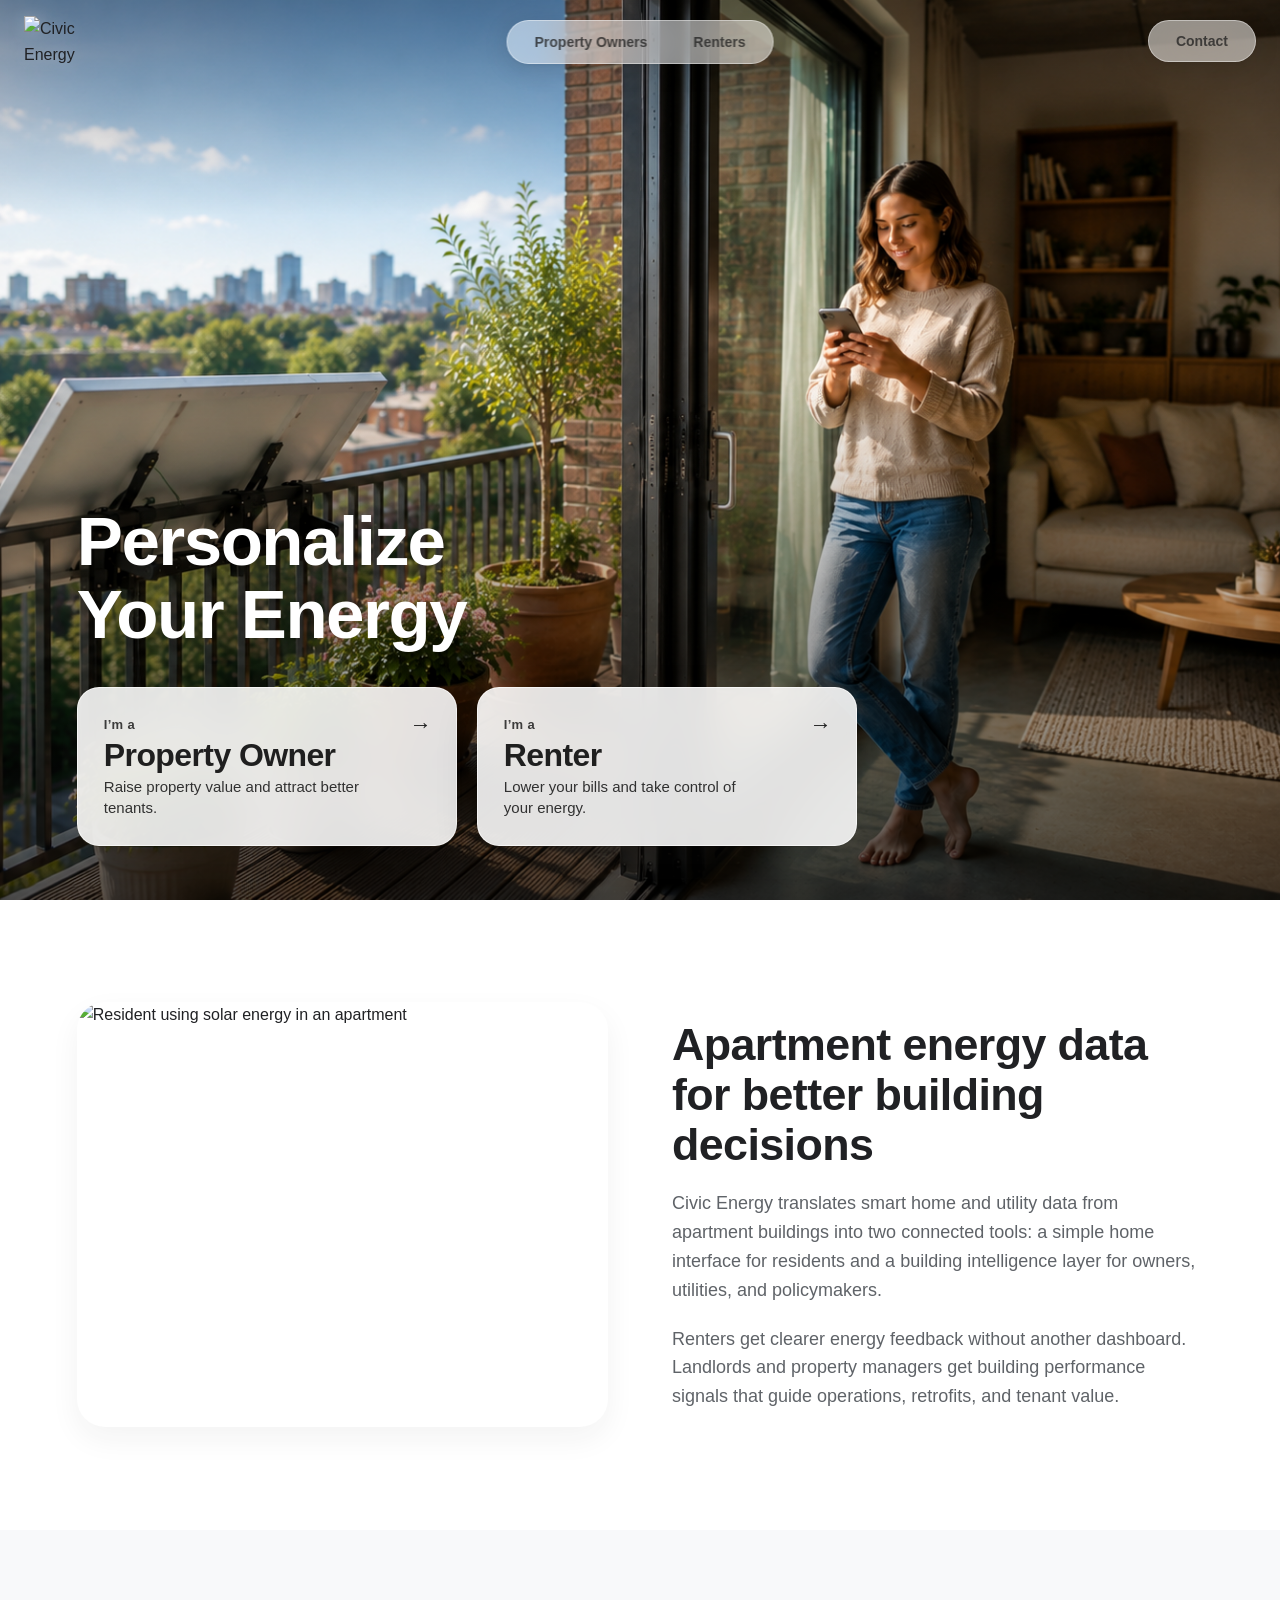
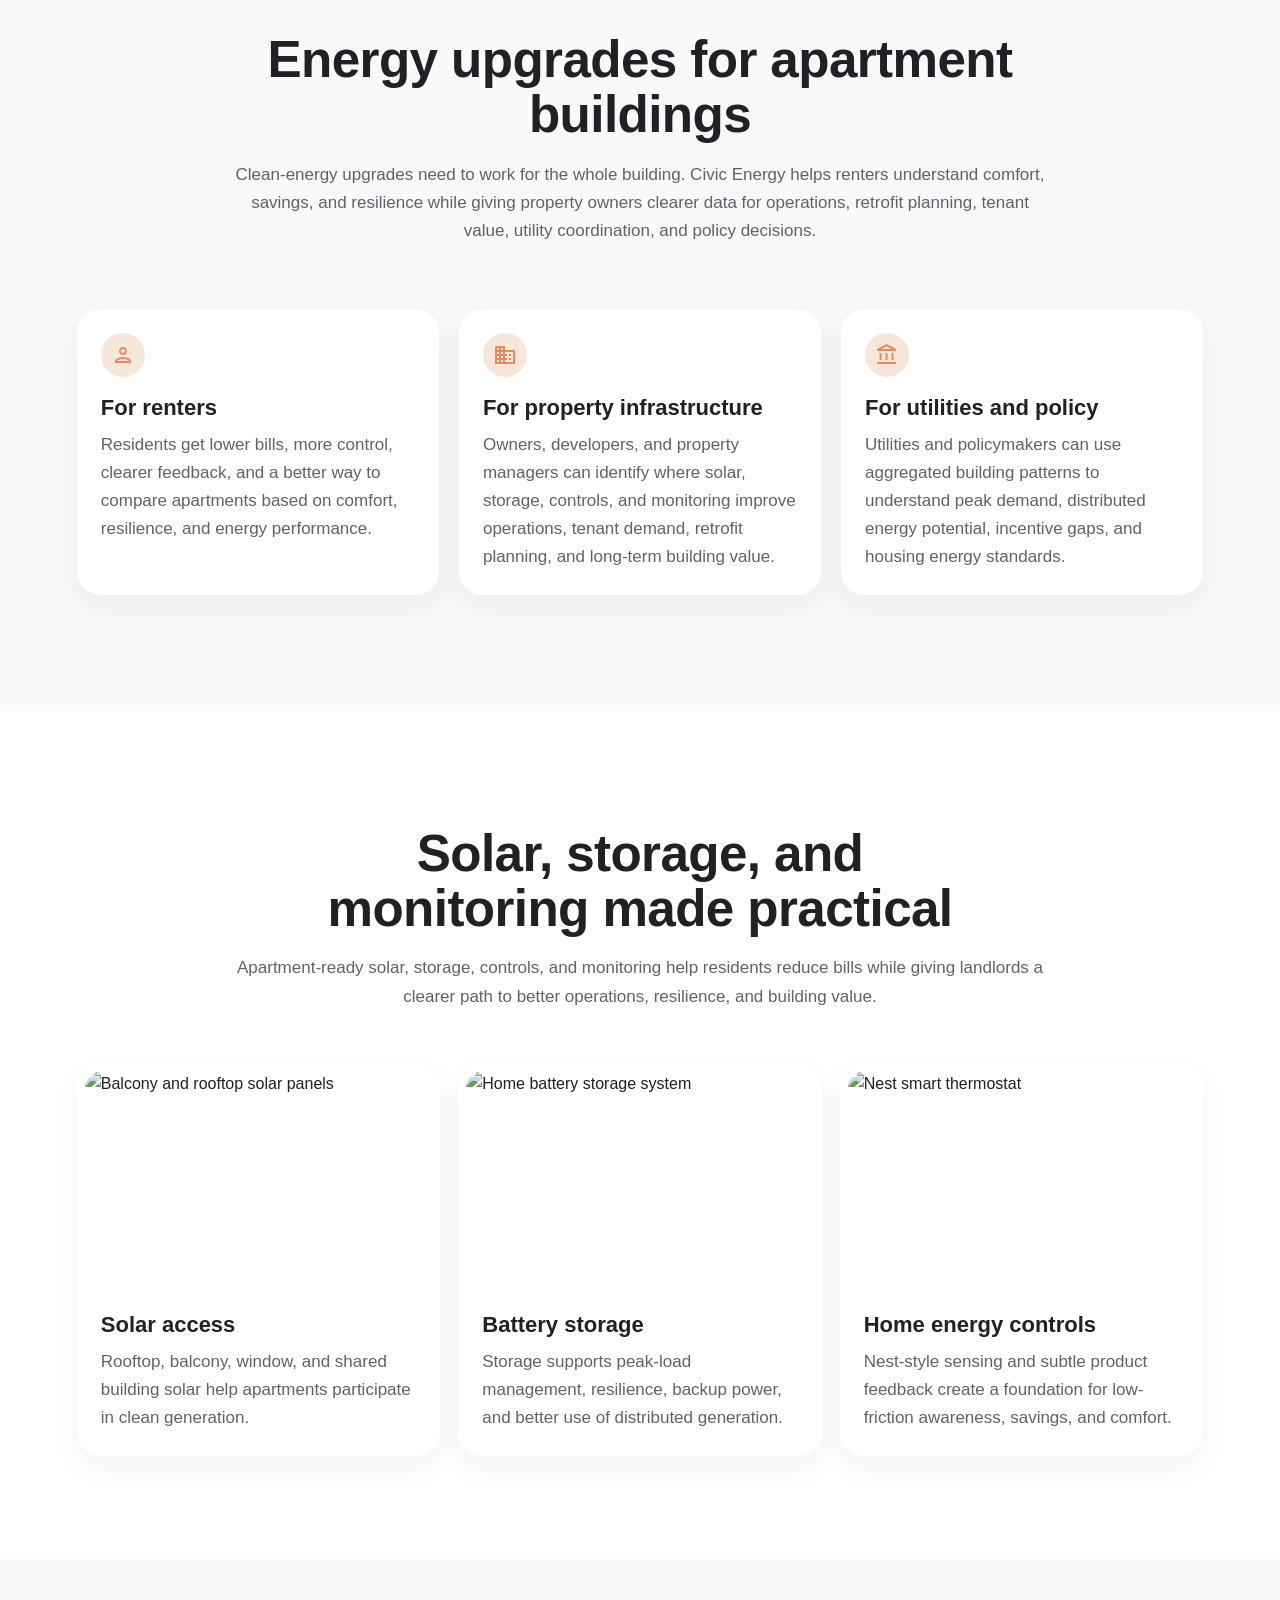
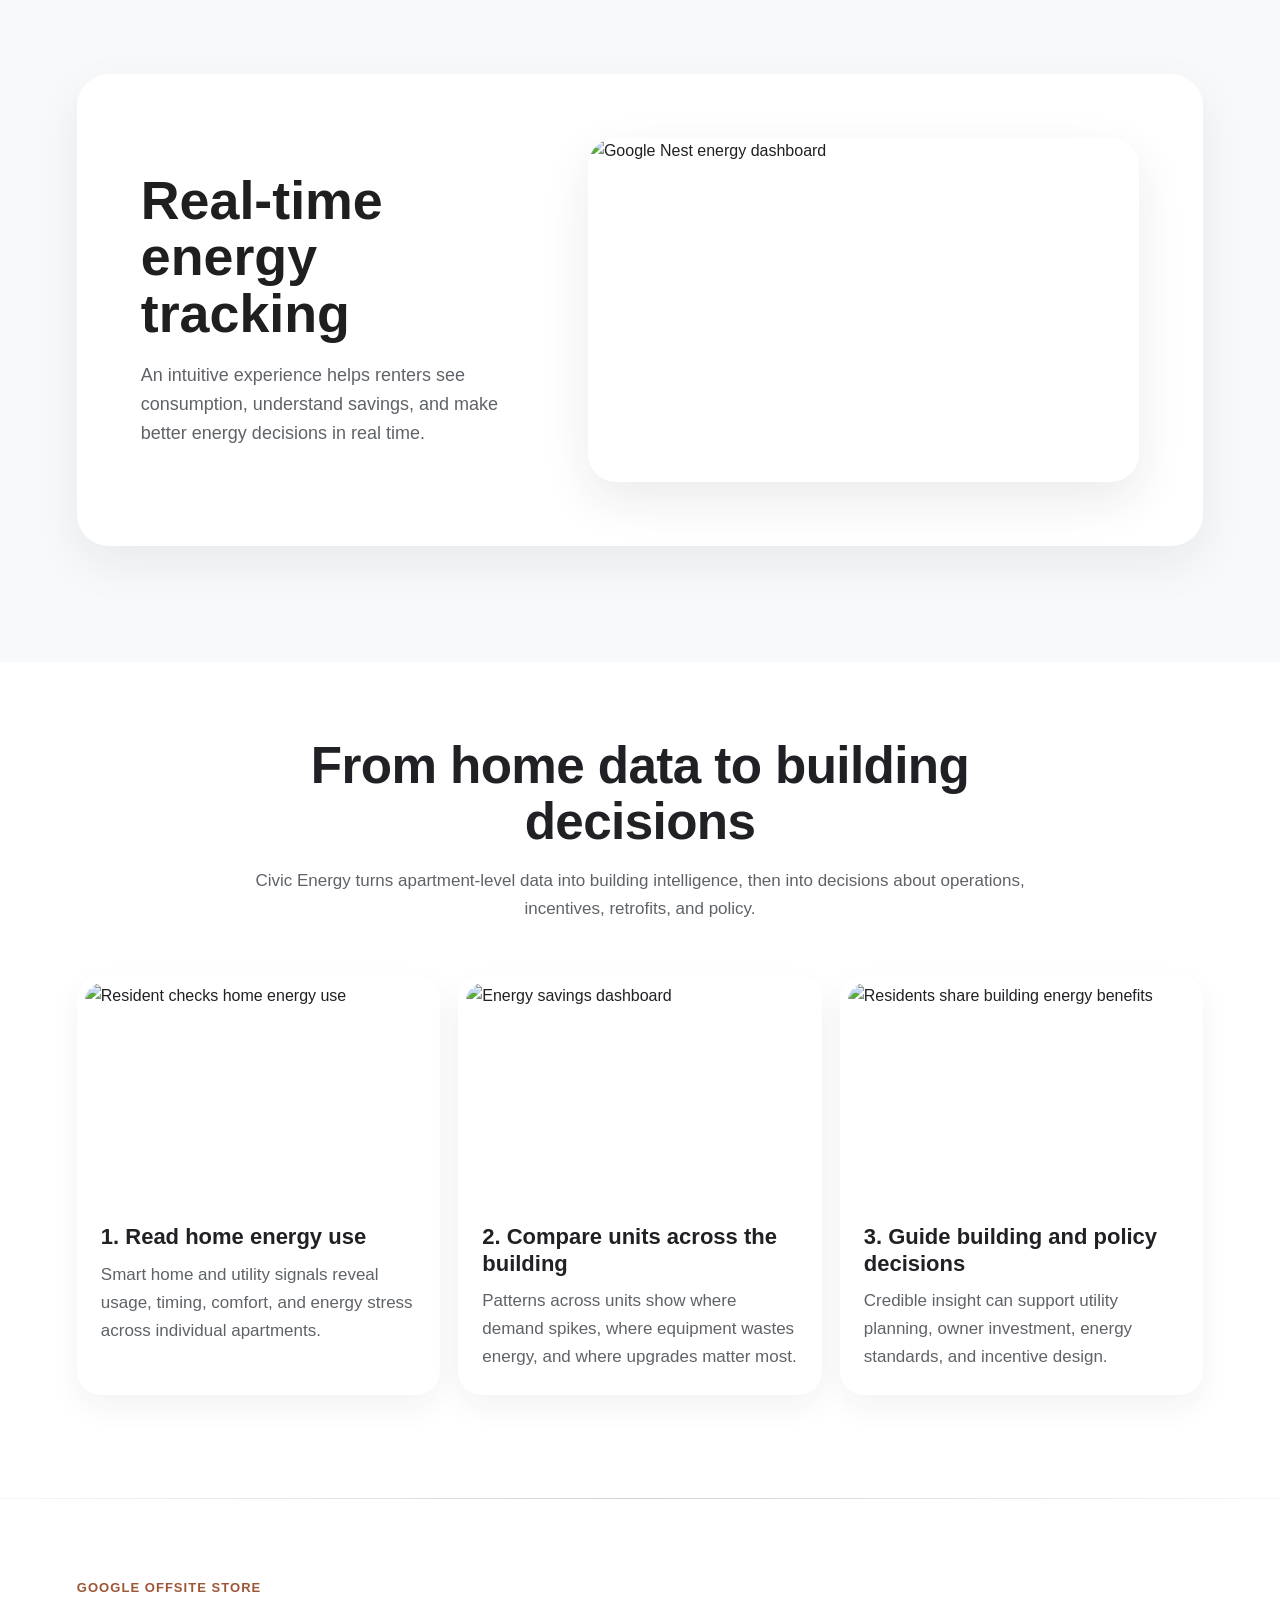
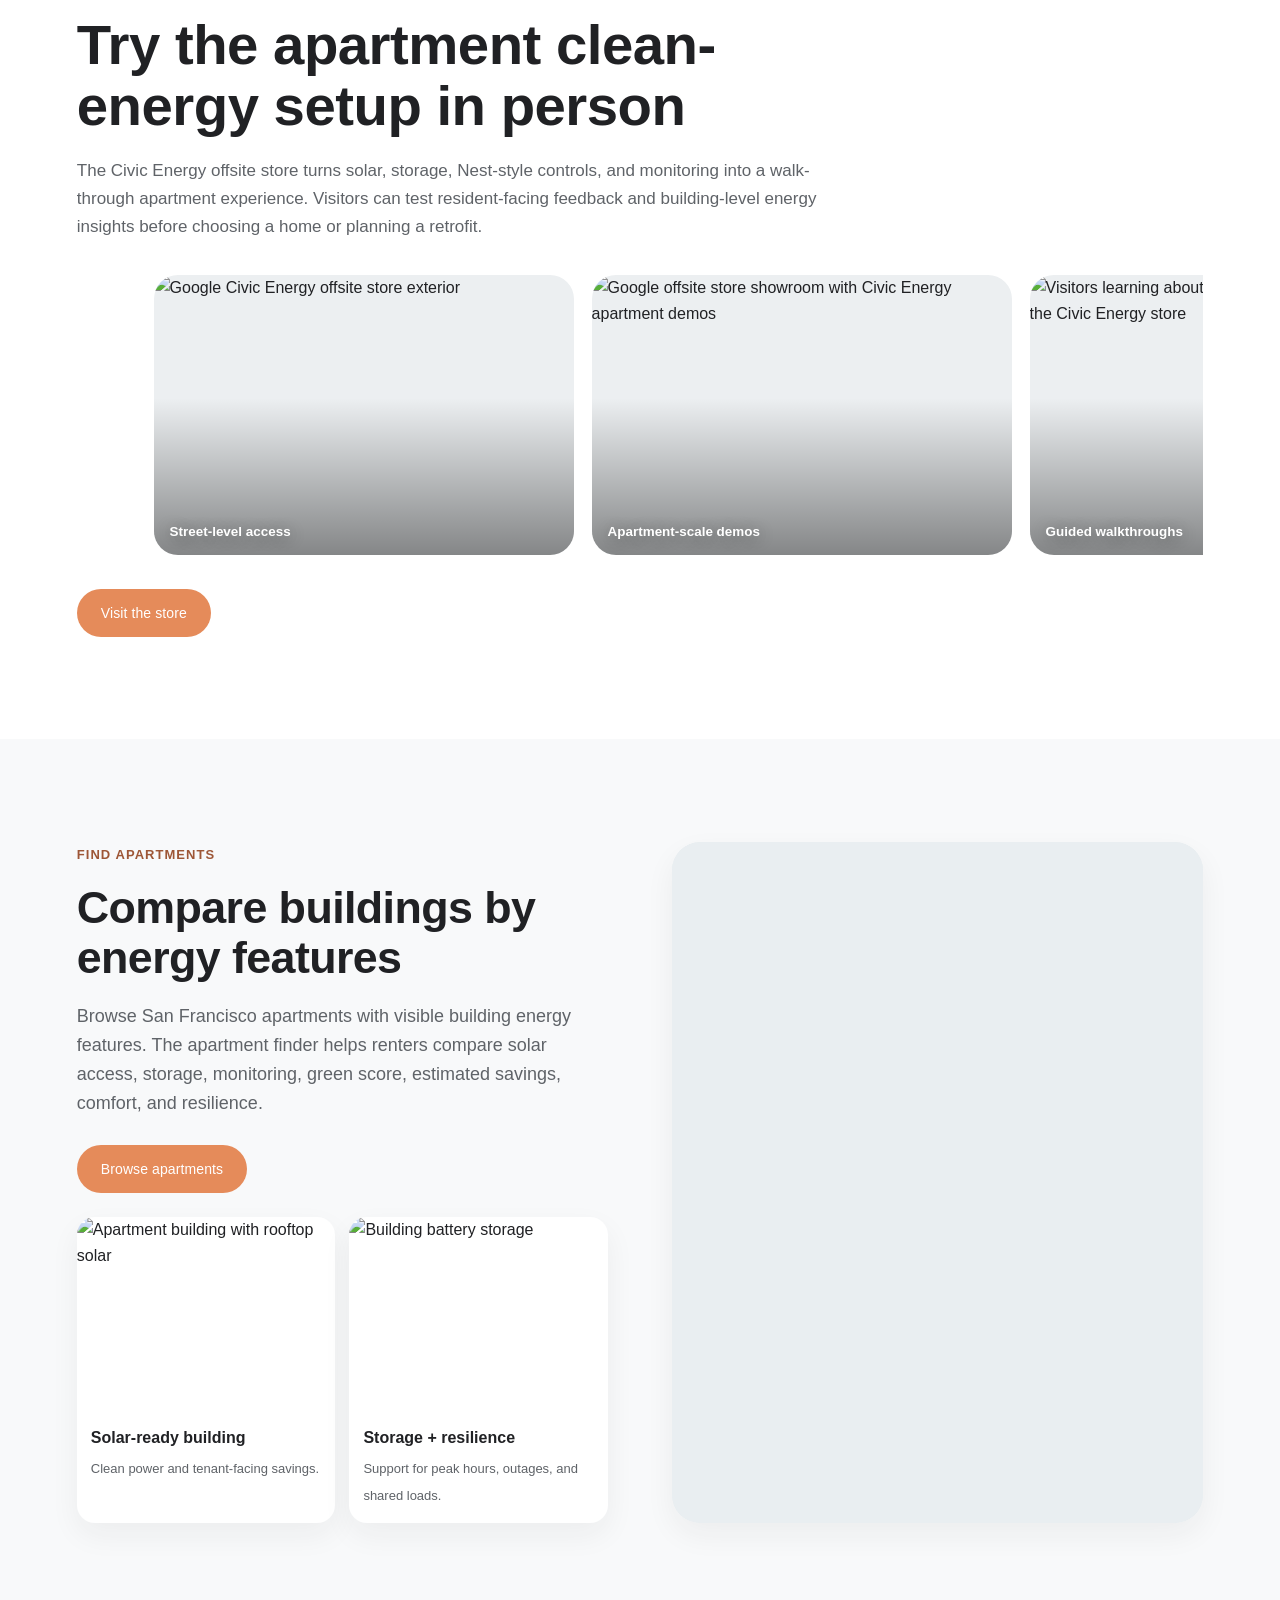
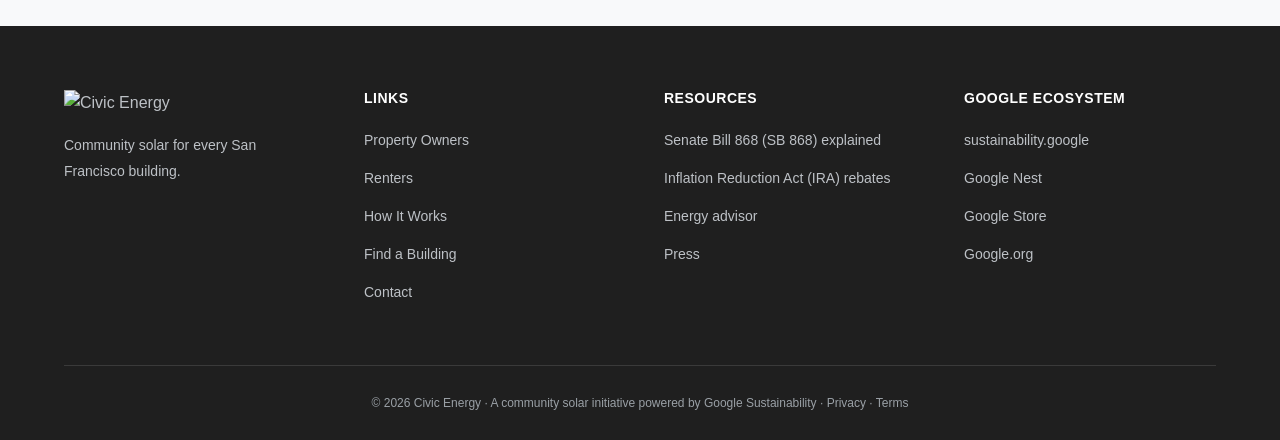
==== commit e13dc27b: "Page view updates: grid, gallery, computer diagram change" ====
--- a/civic-energy-preview.html
+++ b/civic-energy-preview.html
@@ -5630,7 +5630,7 @@
   <!-- ================= LANDING PAGE ================= -->
 <section id="landing" class="page active" data-route="landing">
     <div class="landing-hero">
-      <img class="landing-hero-img" src="https://karen-happuch.github.io/civic-energy/Hero_banner.png" alt="A resident on an apartment balcony with a balcony solar panel, checking her energy on her phone">
+      <img class="landing-hero-img" src="assets/power-in-common/civic-hero.png" alt="A resident on an apartment balcony with a balcony solar panel, checking her energy on her phone">
       <div class="landing-hero-scrim"></div>
       <div class="landing-hero-content">
         <div class="landing-hero-copy">
